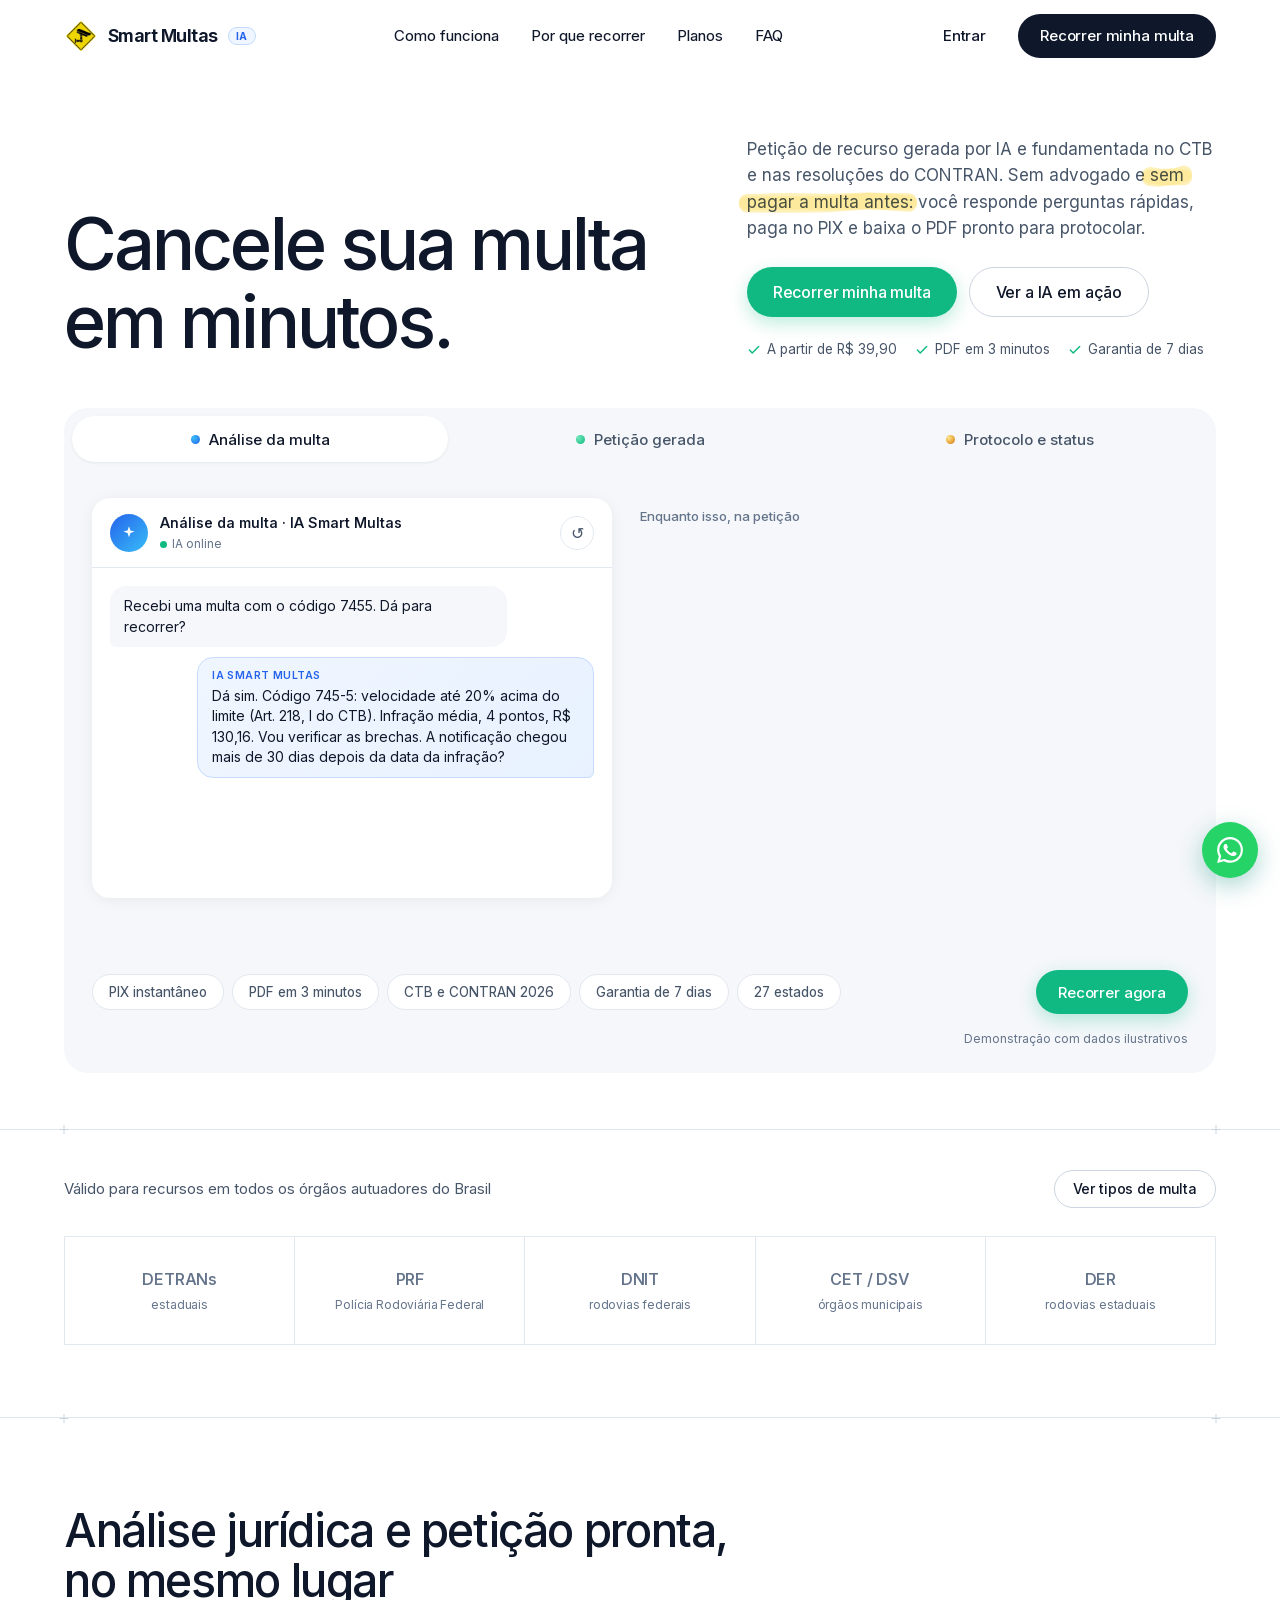
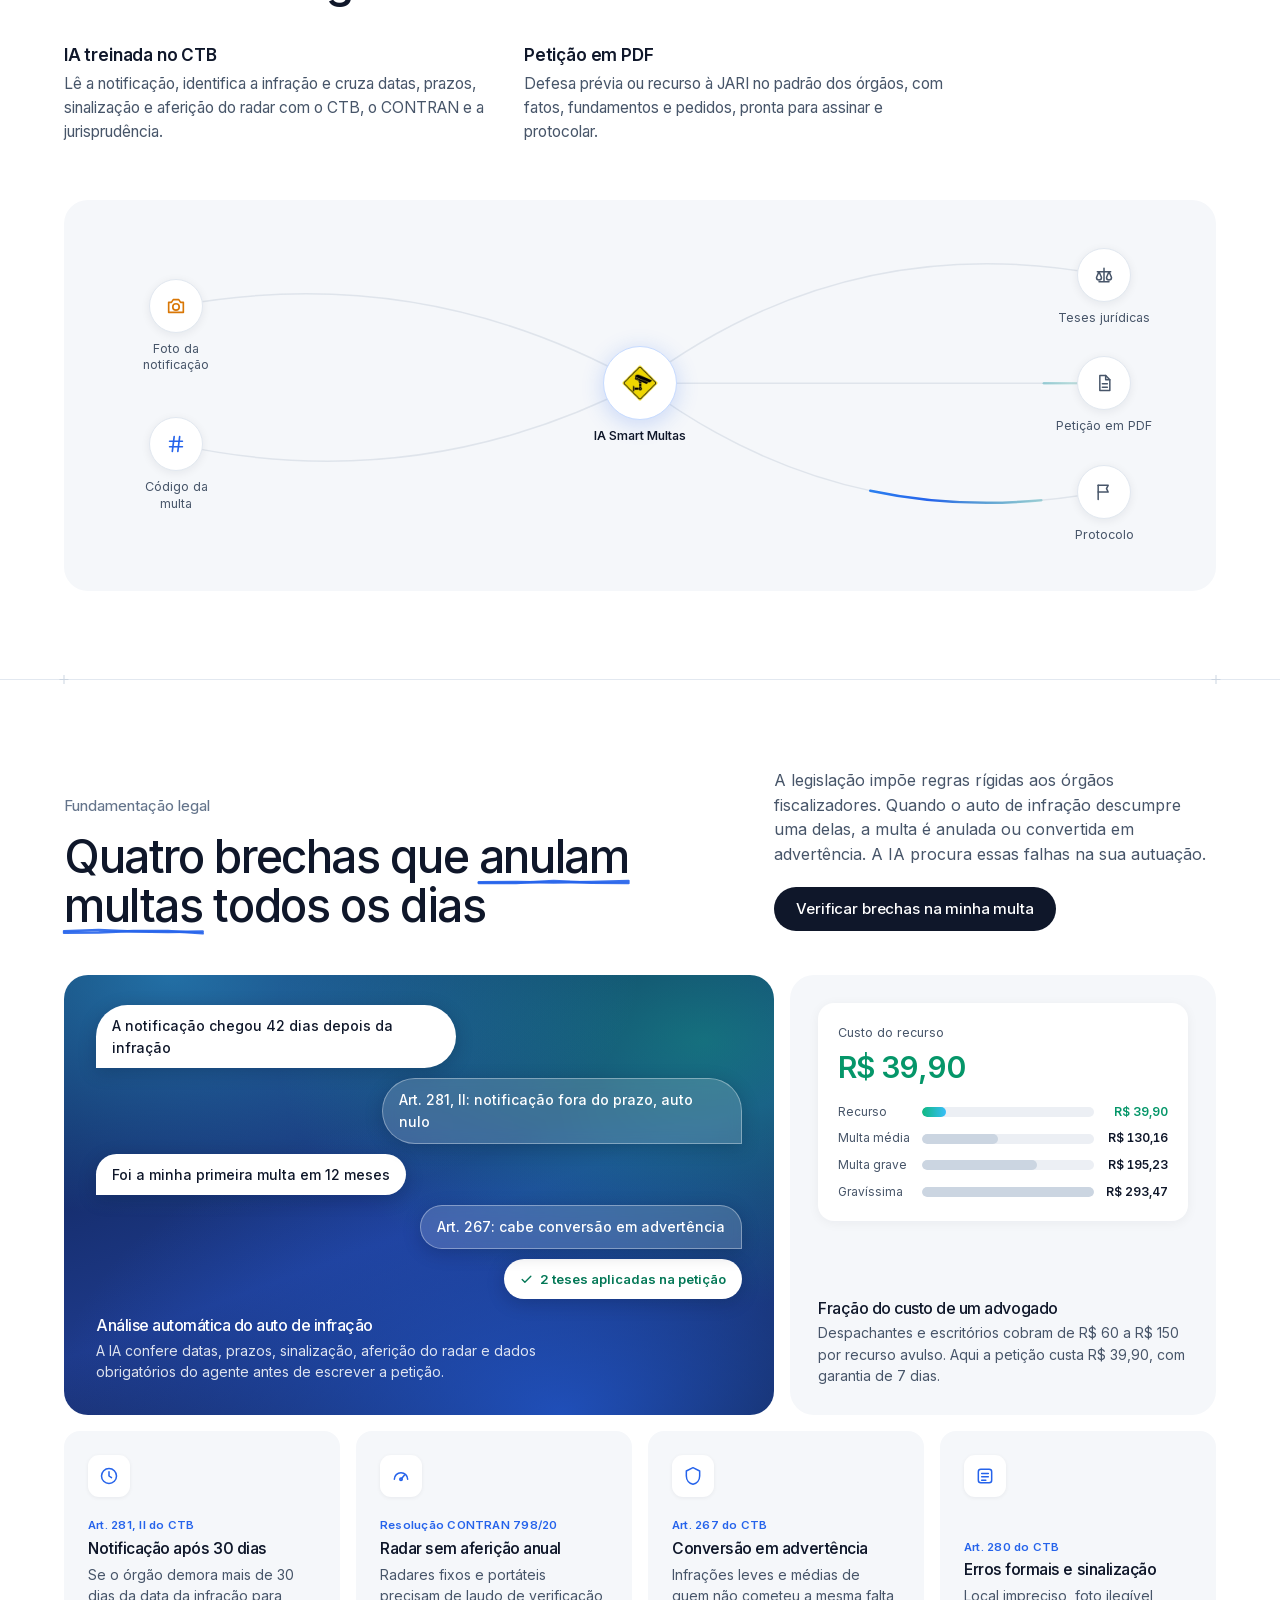
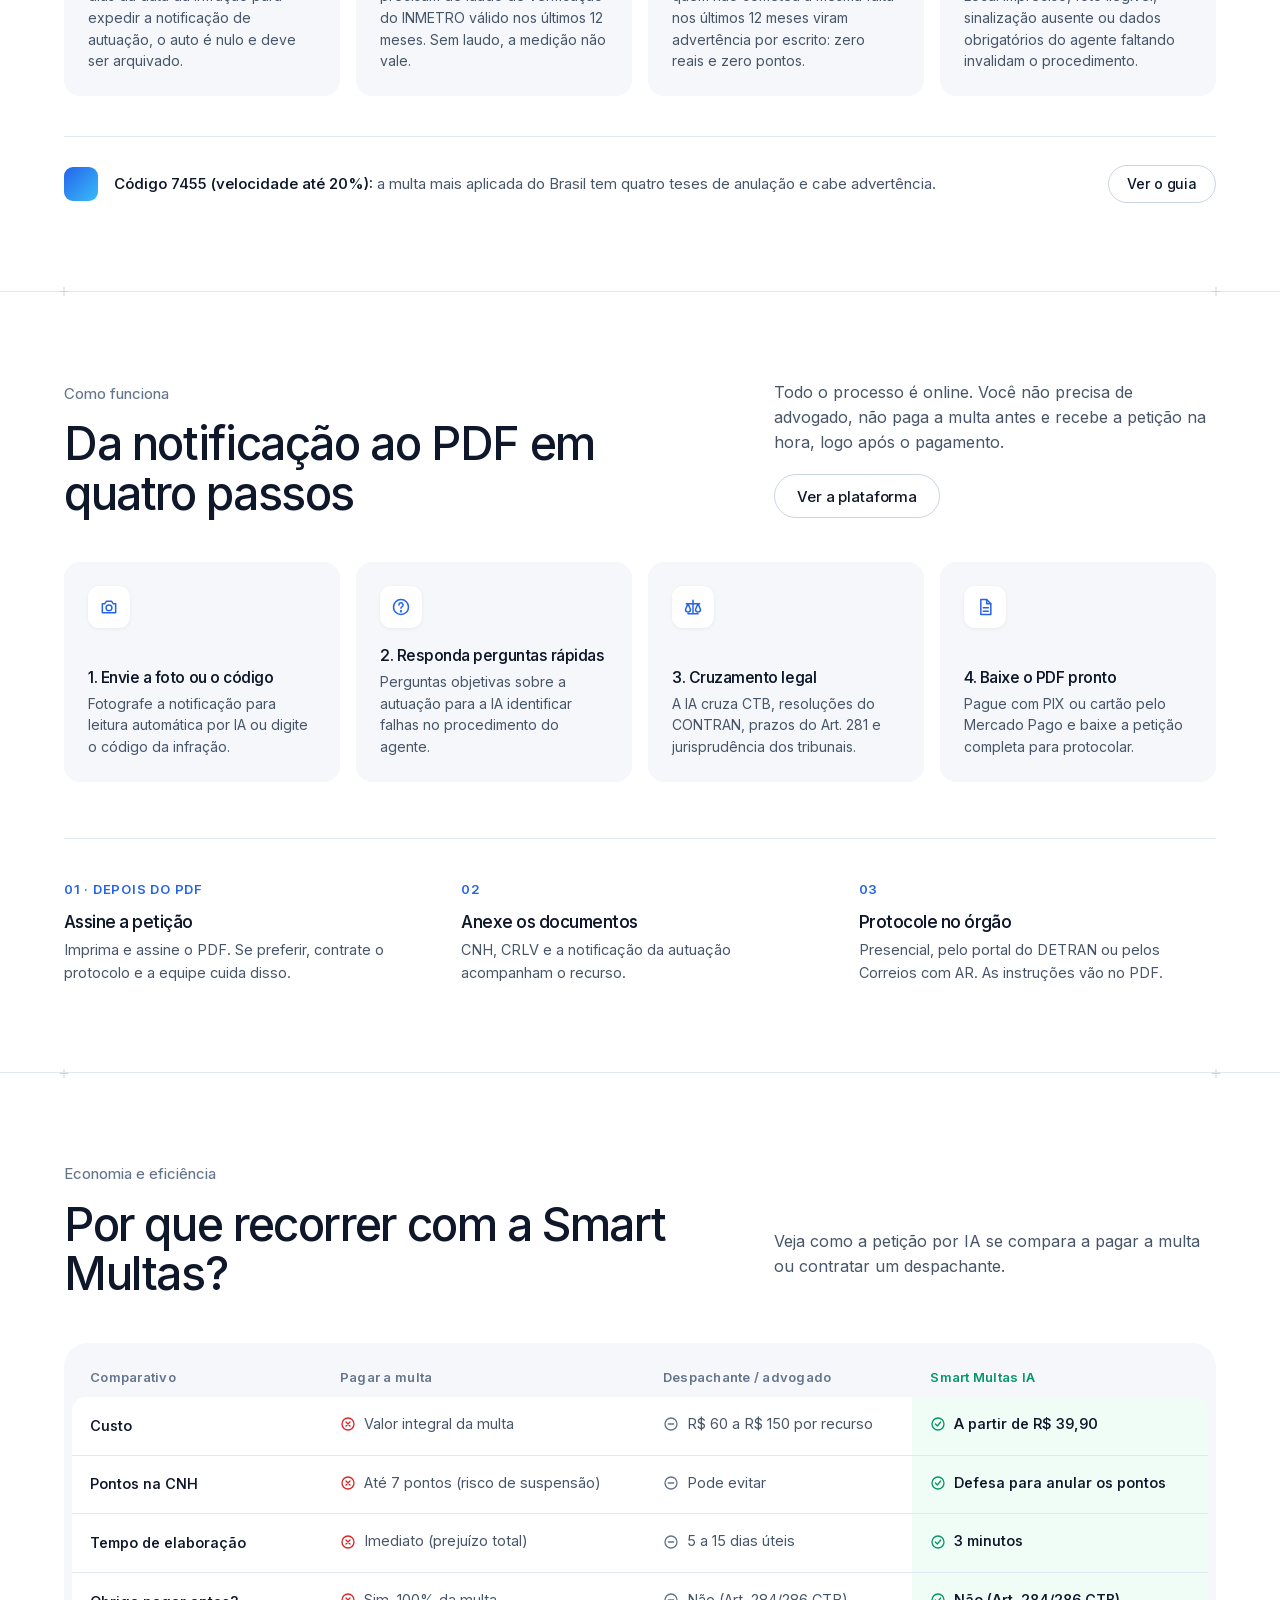
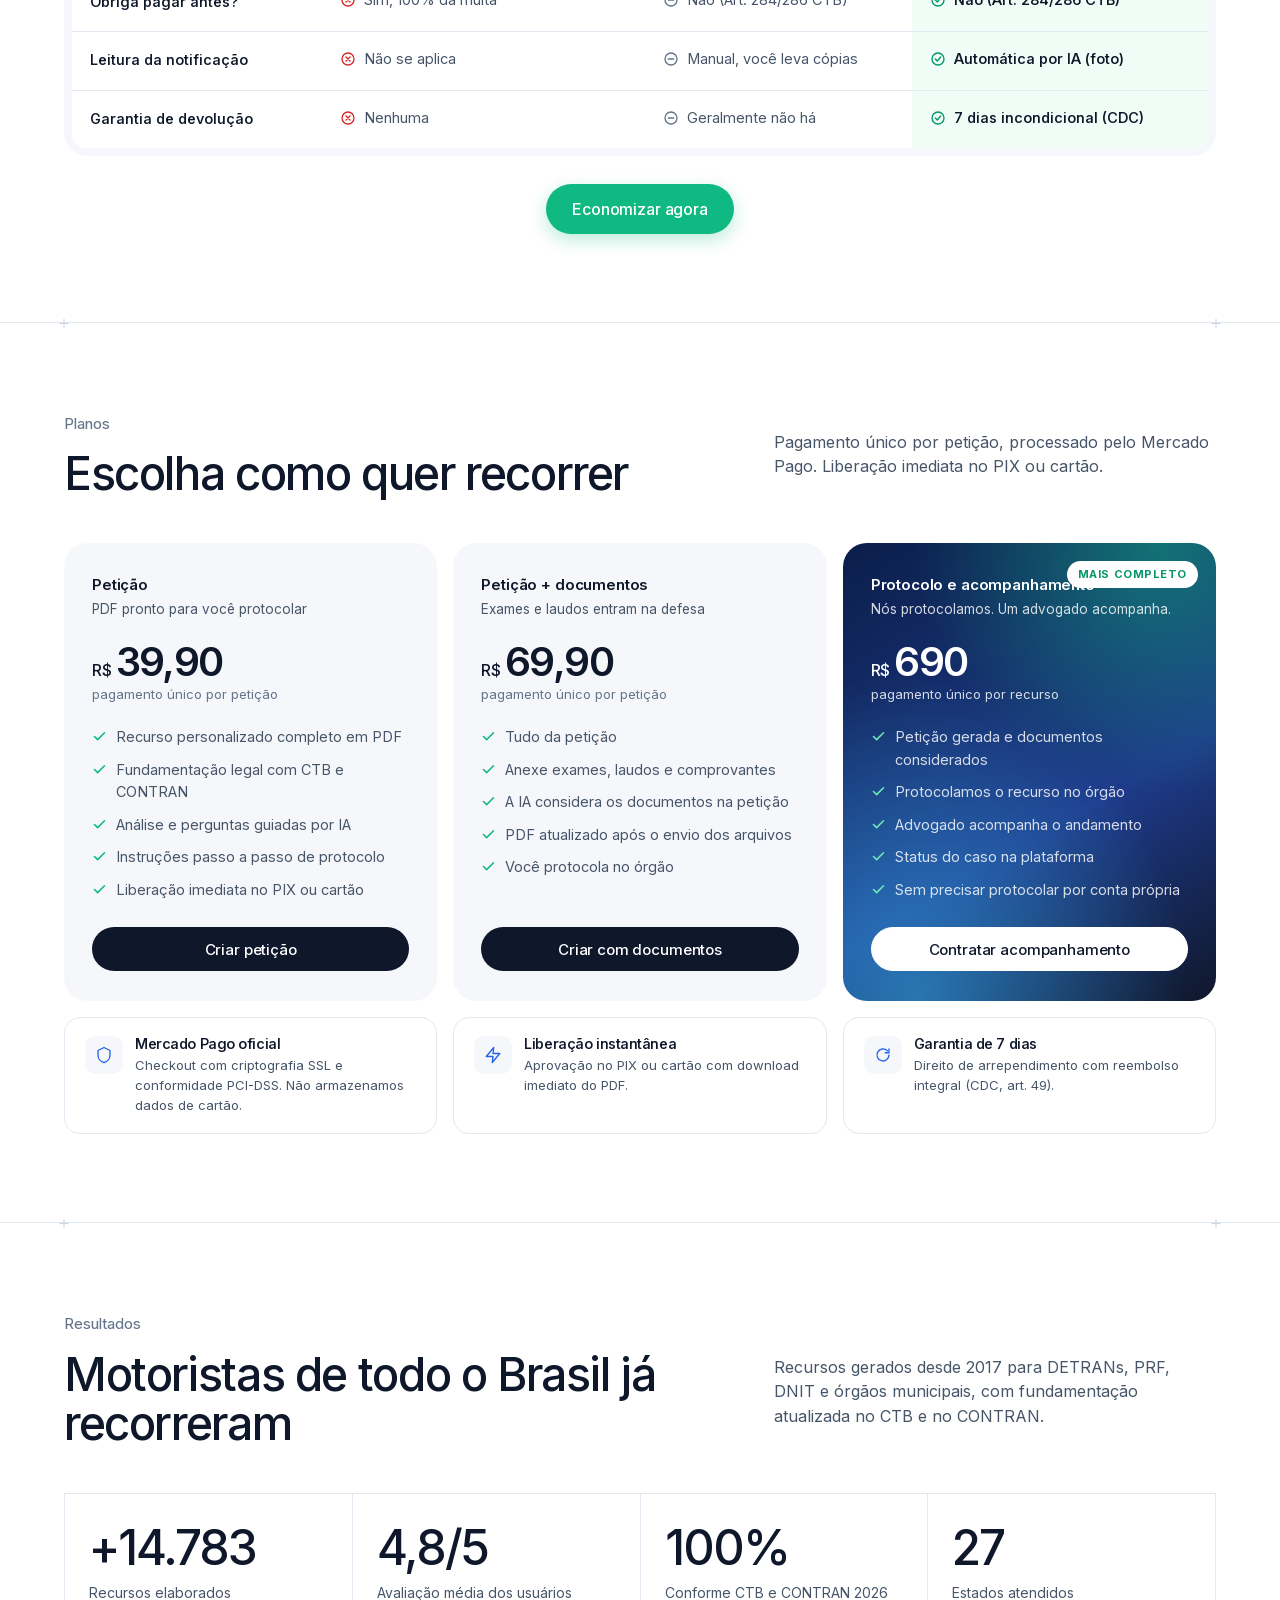
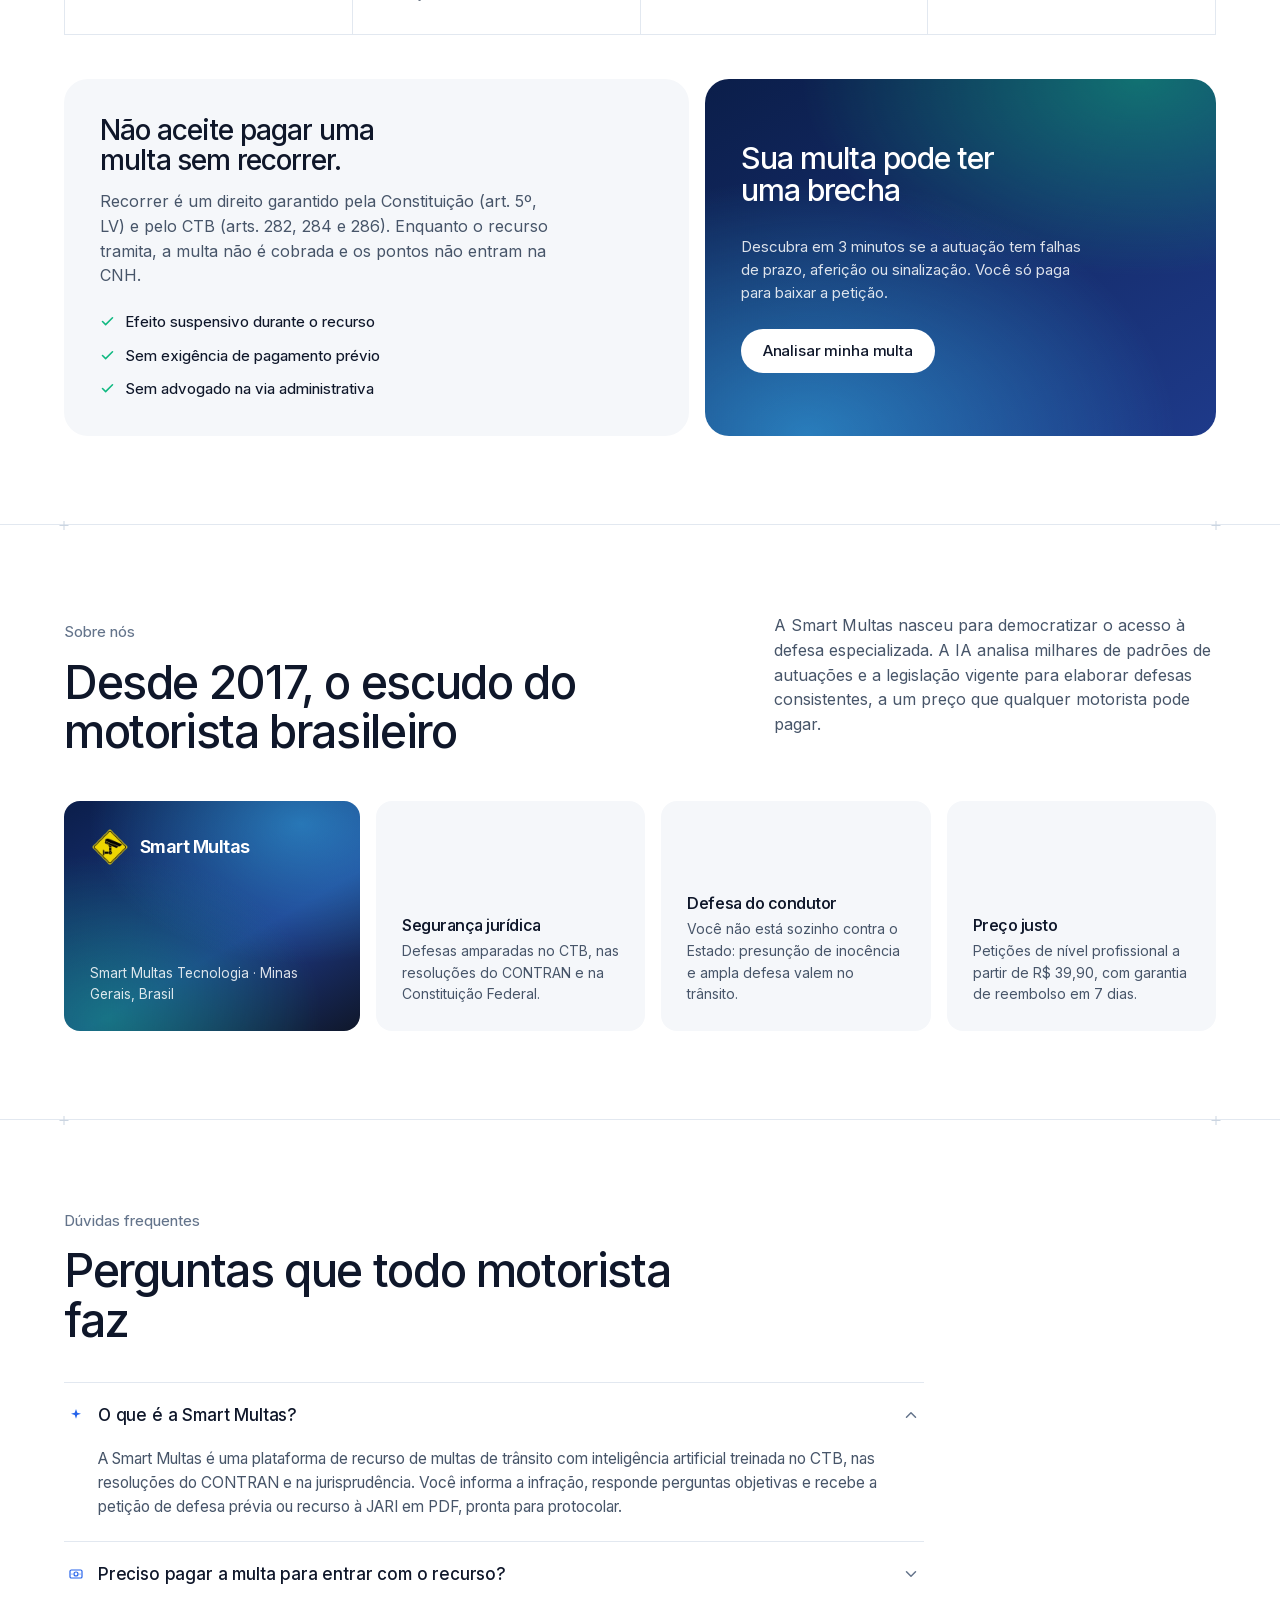
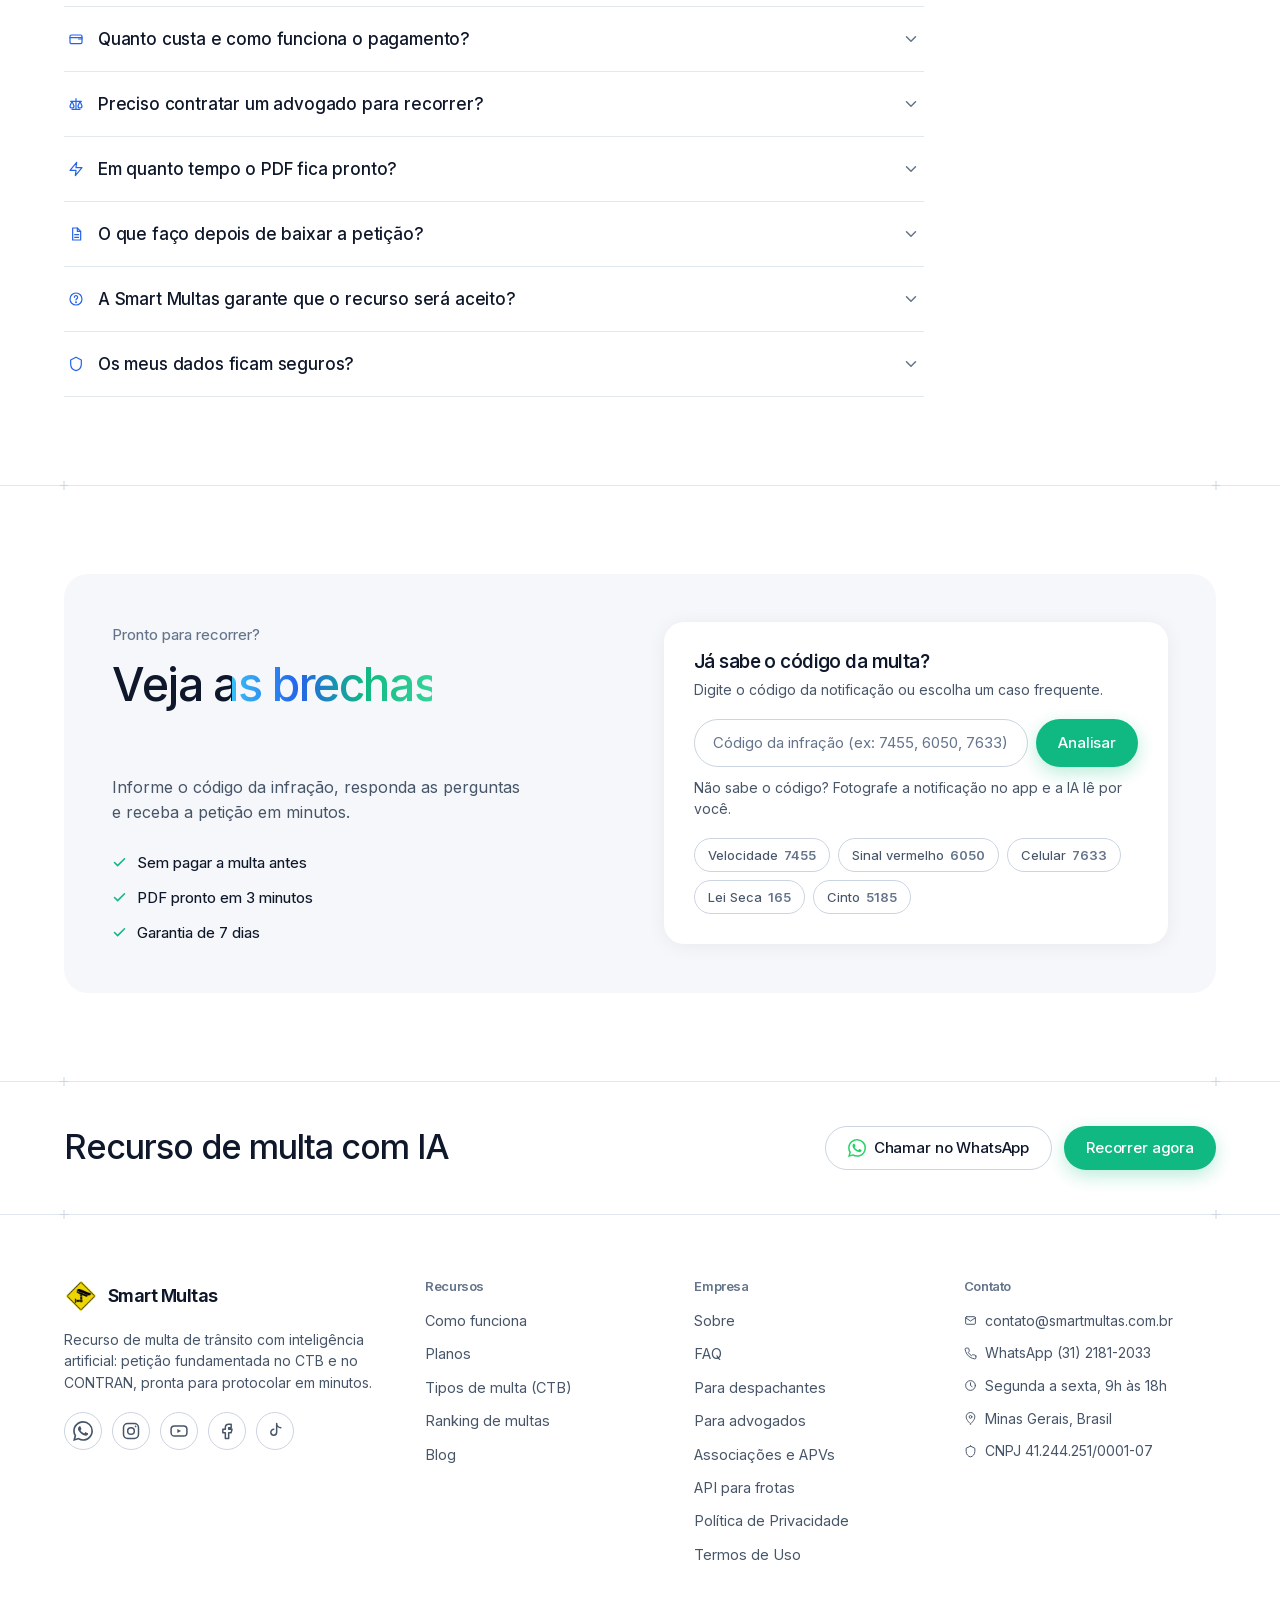
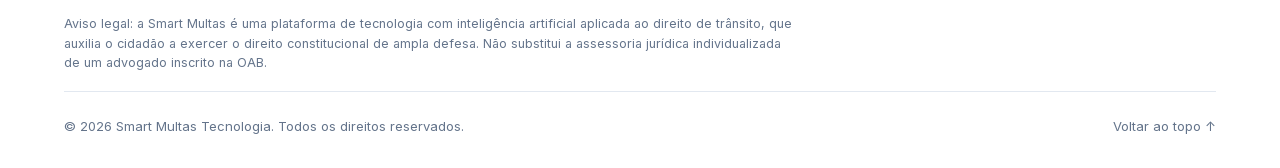
==== index.html @ 31046a79 "Site estático Smart Multas no modelo TrivoxIA: landing page, legais, GEO e documentação do site atua" ====
<!DOCTYPE html>
<html lang="pt-BR">
<head>
  <meta charset="UTF-8">
  <meta name="viewport" content="width=device-width, initial-scale=1.0">
  <title>Smart Multas | Recurso de multa de trânsito com IA</title>
  <meta name="description" content="Petição de recurso de multa gerada por IA, fundamentada no CTB e no CONTRAN. Sem advogado, sem pagar a multa antes. PDF pronto em minutos a partir de R$ 39,90.">
  <link rel="canonical" href="https://smartmultas.com.br/">
  <link rel="icon" type="image/svg+xml" href="favicon.svg">
  <link rel="icon" type="image/x-icon" href="favicon.ico">
  <link rel="apple-touch-icon" sizes="180x180" href="apple-touch-icon.png">
  <link rel="manifest" href="site.webmanifest">
  <meta name="theme-color" content="#0F172A">
  <link rel="preload" href="assets/fonts/inter-latin.woff2" as="font" type="font/woff2" crossorigin>
  <link rel="stylesheet" href="css/style.css">
  <meta property="og:title" content="Smart Multas | Recurso de multa de trânsito com IA">
  <meta property="og:description" content="Cancele sua multa em minutos. Petição por IA a partir de R$ 39,90, sem advogado e sem pagar a multa antes.">
  <meta property="og:type" content="website">
  <meta property="og:url" content="https://smartmultas.com.br/">
  <meta property="og:site_name" content="Smart Multas">
  <meta property="og:locale" content="pt_BR">
  <meta property="og:image" content="https://smartmultas.com.br/assets/og-image.png">
  <meta property="og:image:width" content="1200">
  <meta property="og:image:height" content="630">
  <meta property="og:image:alt" content="Smart Multas, recurso de multa de trânsito com IA">
  <meta name="twitter:card" content="summary_large_image">
  <meta name="twitter:title" content="Smart Multas | Recurso de multa de trânsito com IA">
  <meta name="twitter:description" content="Cancele sua multa em minutos. Petição por IA a partir de R$ 39,90, sem advogado e sem pagar a multa antes.">
  <meta name="twitter:image" content="https://smartmultas.com.br/assets/og-image.png">
  <meta name="referrer" content="strict-origin-when-cross-origin">
  <script type="application/ld+json">
  {
    "@context": "https://schema.org",
    "@graph": [
      {
        "@type": "Organization",
        "@id": "https://smartmultas.com.br/#organization",
        "name": "Smart Multas",
        "legalName": "NOVAMENTE DESENVOLVIMENTO DE PROJETOS TECNOLÓGICOS LTDA",
        "taxID": "41.244.251/0001-07",
        "url": "https://smartmultas.com.br/",
        "logo": {
          "@type": "ImageObject",
          "url": "https://smartmultas.com.br/assets/logo-smartmultas.webp"
        },
        "description": "A Smart Multas é uma plataforma de recurso de multas de trânsito com inteligência artificial treinada no CTB e nas resoluções do CONTRAN: petição de defesa prévia ou recurso à JARI em PDF, pronta para protocolar, a partir de R$ 39,90.",
        "foundingDate": "2017",
        "email": "contato@smartmultas.com.br",
        "telephone": "+55-31-2181-2033",
        "address": {
          "@type": "PostalAddress",
          "streetAddress": "Rua Valério Eugênio, 578, Areal",
          "addressLocality": "Conselheiro Lafaiete",
          "addressRegion": "MG",
          "addressCountry": "BR"
        },
        "areaServed": "BR",
        "sameAs": [
          "https://www.instagram.com/smartmultas.ia",
          "https://youtube.com/@smartmultas9896",
          "https://www.facebook.com/smartmultas",
          "https://www.tiktok.com/@smartmultas"
        ],
        "contactPoint": {
          "@type": "ContactPoint",
          "contactType": "customer support",
          "telephone": "+55-31-2181-2033",
          "email": "contato@smartmultas.com.br",
          "url": "https://wa.me/553121812033",
          "availableLanguage": "Portuguese",
          "areaServed": "BR",
          "hoursAvailable": {
            "@type": "OpeningHoursSpecification",
            "dayOfWeek": ["Monday", "Tuesday", "Wednesday", "Thursday", "Friday"],
            "opens": "09:00",
            "closes": "18:00"
          }
        }
      },
      {
        "@type": "WebSite",
        "@id": "https://smartmultas.com.br/#website",
        "url": "https://smartmultas.com.br/",
        "name": "Smart Multas",
        "inLanguage": "pt-BR",
        "publisher": { "@id": "https://smartmultas.com.br/#organization" }
      },
      {
        "@type": "WebPage",
        "@id": "https://smartmultas.com.br/#webpage",
        "url": "https://smartmultas.com.br/",
        "name": "Smart Multas | Recurso de multa de trânsito com IA",
        "description": "Petição de recurso de multa gerada por IA, fundamentada no CTB e no CONTRAN. Sem advogado, sem pagar a multa antes. PDF pronto em minutos a partir de R$ 39,90.",
        "inLanguage": "pt-BR",
        "isPartOf": { "@id": "https://smartmultas.com.br/#website" },
        "about": { "@id": "https://smartmultas.com.br/#organization" },
        "speakable": {
          "@type": "SpeakableSpecification",
          "cssSelector": [".hero-aside > p", "#sobre .section-aside p"]
        }
      },
      {
        "@type": "Service",
        "@id": "https://smartmultas.com.br/#service",
        "name": "Recurso de multa de trânsito com IA",
        "serviceType": "Elaboração automatizada de defesa prévia e recurso administrativo de multas de trânsito (JARI, CETRAN)",
        "description": "O usuário informa o código da infração ou fotografa a notificação, responde perguntas objetivas e a IA gera a petição em PDF fundamentada no CTB, nas resoluções do CONTRAN e na jurisprudência, pronta para protocolar no DETRAN, PRF, DNIT ou órgão municipal.",
        "provider": { "@id": "https://smartmultas.com.br/#organization" },
        "areaServed": { "@type": "Country", "name": "Brasil" },
        "audience": {
          "@type": "Audience",
          "audienceType": "Condutores e proprietários de veículos autuados"
        },
        "offers": [
          {
            "@type": "Offer",
            "name": "Petição",
            "description": "Petição de recurso completa em PDF, pronta para o usuário protocolar.",
            "price": "39.90",
            "priceCurrency": "BRL",
            "availability": "https://schema.org/InStock",
            "url": "https://smartmultas.com.br/define-violation"
          },
          {
            "@type": "Offer",
            "name": "Petição + documentos",
            "description": "Petição em PDF com exames, laudos e comprovantes considerados pela IA na defesa.",
            "price": "69.90",
            "priceCurrency": "BRL",
            "availability": "https://schema.org/InStock",
            "url": "https://smartmultas.com.br/define-violation"
          },
          {
            "@type": "Offer",
            "name": "Protocolo e acompanhamento",
            "description": "A Smart Multas protocola o recurso no órgão e um advogado acompanha o andamento.",
            "price": "690.00",
            "priceCurrency": "BRL",
            "availability": "https://schema.org/InStock",
            "url": "https://smartmultas.com.br/define-violation"
          }
        ]
      },
      {
        "@type": "FAQPage",
        "@id": "https://smartmultas.com.br/#faqpage",
        "inLanguage": "pt-BR",
        "mainEntity": [
          {
            "@type": "Question",
            "name": "O que é a Smart Multas?",
            "acceptedAnswer": {
              "@type": "Answer",
              "text": "A Smart Multas é uma plataforma de recurso de multas de trânsito com inteligência artificial treinada no CTB, nas resoluções do CONTRAN e na jurisprudência. Você informa a infração, responde perguntas objetivas e recebe a petição de defesa prévia ou recurso à JARI em PDF, pronta para protocolar."
            }
          },
          {
            "@type": "Question",
            "name": "Preciso pagar a multa para entrar com o recurso?",
            "acceptedAnswer": {
              "@type": "Answer",
              "text": "Não. Os artigos 284 e 286 do CTB garantem o direito de apresentar defesa prévia e recurso à JARI sem pagamento prévio da penalidade."
            }
          },
          {
            "@type": "Question",
            "name": "Quanto custa e como funciona o pagamento?",
            "acceptedAnswer": {
              "@type": "Answer",
              "text": "Três opções por petição: Petição (R$ 39,90), Petição + documentos (R$ 69,90) ou Protocolo e acompanhamento por advogado (R$ 690,00). O pagamento é feito pelo Mercado Pago, com PIX, cartão de crédito, saldo ou boleto."
            }
          },
          {
            "@type": "Question",
            "name": "Preciso contratar um advogado para recorrer?",
            "acceptedAnswer": {
              "@type": "Answer",
              "text": "Não. Qualquer condutor pode apresentar a própria defesa administrativa nos órgãos de trânsito (DETRAN, PRF, DNIT e prefeituras). A IA monta a petição jurídica completa e formatada no padrão dos órgãos."
            }
          },
          {
            "@type": "Question",
            "name": "Em quanto tempo o PDF fica pronto?",
            "acceptedAnswer": {
              "@type": "Answer",
              "text": "Depois de responder as perguntas e confirmar o pagamento no PIX ou cartão, a petição é liberada imediatamente na tela para download e fica salva na sua conta por 30 dias."
            }
          },
          {
            "@type": "Question",
            "name": "O que faço depois de baixar a petição?",
            "acceptedAnswer": {
              "@type": "Answer",
              "text": "Nas opções Petição e Petição + documentos: imprima, assine, anexe CNH, CRLV e a notificação, e protocole no órgão (presencial, portal ou Correios com AR). No serviço de protocolo e acompanhamento, a equipe protocola por você e um advogado acompanha o caso."
            }
          },
          {
            "@type": "Question",
            "name": "A Smart Multas garante que o recurso será aceito?",
            "acceptedAnswer": {
              "@type": "Answer",
              "text": "Nenhum serviço ou advogado pode garantir o resultado, porque a decisão é da autoridade de trânsito (JARI/CETRAN). O que garantimos é uma defesa técnica fundamentada nas teses aplicáveis ao seu caso e o reembolso integral em até 7 dias se você desistir."
            }
          },
          {
            "@type": "Question",
            "name": "Os meus dados ficam seguros?",
            "acceptedAnswer": {
              "@type": "Answer",
              "text": "Os pagamentos são processados pelo Mercado Pago; a Smart Multas não armazena dados de cartão. Os dados do cadastro, do veículo e da infração são usados para gerar a defesa, conforme a Política de Privacidade."
            }
          }
        ]
      }
    ]
  }
  </script>
</head>
<body>

<!-- ícones -->
<svg width="0" height="0" style="position:absolute" aria-hidden="true">
  <defs>
    <symbol id="i-check" viewBox="0 0 24 24"><polyline points="20 6 9 17 4 12" fill="none" stroke="currentColor" stroke-width="2.5" stroke-linecap="round" stroke-linejoin="round"/></symbol>
    <symbol id="i-x" viewBox="0 0 24 24"><g fill="none" stroke="currentColor" stroke-width="2" stroke-linecap="round"><circle cx="12" cy="12" r="9"/><path d="M9 9l6 6M15 9l-6 6"/></g></symbol>
    <symbol id="i-minus" viewBox="0 0 24 24"><g fill="none" stroke="currentColor" stroke-width="2" stroke-linecap="round"><circle cx="12" cy="12" r="9"/><path d="M8 12h8"/></g></symbol>
    <symbol id="i-check-c" viewBox="0 0 24 24"><g fill="none" stroke="currentColor" stroke-width="2" stroke-linecap="round" stroke-linejoin="round"><circle cx="12" cy="12" r="9"/><polyline points="8 12 11 15 16 9"/></g></symbol>
    <symbol id="i-arrow" viewBox="0 0 24 24"><g fill="none" stroke="currentColor" stroke-width="2" stroke-linecap="round" stroke-linejoin="round"><line x1="5" y1="12" x2="19" y2="12"/><polyline points="12 5 19 12 12 19"/></g></symbol>
    <symbol id="i-down" viewBox="0 0 24 24"><polyline points="6 9 12 15 18 9" fill="none" stroke="currentColor" stroke-width="2" stroke-linecap="round" stroke-linejoin="round"/></symbol>
    <symbol id="i-sparkle" viewBox="0 0 24 24"><path d="M12 3l1.9 5.6L19.5 10l-5.6 1.9L12 17.5l-1.9-5.6L4.5 10l5.6-1.4z" fill="currentColor"/></symbol>
    <symbol id="i-zap" viewBox="0 0 24 24"><polygon points="13 2 3 14 12 14 11 22 21 10 12 10 13 2" fill="none" stroke="currentColor" stroke-width="1.8" stroke-linecap="round" stroke-linejoin="round"/></symbol>
    <symbol id="i-camera" viewBox="0 0 24 24"><g fill="none" stroke="currentColor" stroke-width="1.8" stroke-linecap="round" stroke-linejoin="round"><path d="M4 8h3l2-3h6l2 3h3v11H4z"/><circle cx="12" cy="13" r="3.5"/></g></symbol>
    <symbol id="i-hash" viewBox="0 0 24 24"><g fill="none" stroke="currentColor" stroke-width="1.8" stroke-linecap="round"><path d="M5 9h14M5 15h14M10 4l-2 16M16 4l-2 16"/></g></symbol>
    <symbol id="i-doc" viewBox="0 0 24 24"><g fill="none" stroke="currentColor" stroke-width="1.8" stroke-linecap="round" stroke-linejoin="round"><path d="M7 3h7l5 5v13H7z"/><path d="M14 3v5h5"/><path d="M10 13h6M10 17h6"/></g></symbol>
    <symbol id="i-scale" viewBox="0 0 24 24"><g fill="none" stroke="currentColor" stroke-width="1.8" stroke-linecap="round" stroke-linejoin="round"><path d="M12 4v16M6 20h12M4 8h16"/><path d="M6 8l-3 7a3 3 0 0 0 6 0zM18 8l-3 7a3 3 0 0 0 6 0z"/></g></symbol>
    <symbol id="i-shield" viewBox="0 0 24 24"><path d="M12 2l8 4v6c0 5-3.5 9-8 10-4.5-1-8-5-8-10V6l8-4z" fill="none" stroke="currentColor" stroke-width="1.8" stroke-linecap="round" stroke-linejoin="round"/></symbol>
    <symbol id="i-clock" viewBox="0 0 24 24"><g fill="none" stroke="currentColor" stroke-width="1.8" stroke-linecap="round" stroke-linejoin="round"><circle cx="12" cy="12" r="9"/><path d="M12 7v5l3 2"/></g></symbol>
    <symbol id="i-gauge" viewBox="0 0 24 24"><g fill="none" stroke="currentColor" stroke-width="1.8" stroke-linecap="round" stroke-linejoin="round"><path d="M4 16a8 8 0 1 1 16 0"/><path d="M12 16l4-5"/><circle cx="12" cy="16" r="1.5"/></g></symbol>
    <symbol id="i-list" viewBox="0 0 24 24"><g fill="none" stroke="currentColor" stroke-width="1.8" stroke-linecap="round" stroke-linejoin="round"><rect x="4" y="4" width="16" height="16" rx="3"/><path d="M8 9h8M8 13h8M8 17h5"/></g></symbol>
    <symbol id="i-help" viewBox="0 0 24 24"><g fill="none" stroke="currentColor" stroke-width="1.8" stroke-linecap="round" stroke-linejoin="round"><circle cx="12" cy="12" r="9"/><path d="M9.5 9.5a2.5 2.5 0 1 1 3.5 2.3c-.7.4-1 .9-1 1.7"/><circle cx="12" cy="17" r=".6" fill="currentColor"/></g></symbol>
    <symbol id="i-flag" viewBox="0 0 24 24"><g fill="none" stroke="currentColor" stroke-width="1.8" stroke-linecap="round" stroke-linejoin="round"><path d="M5 21V4"/><path d="M5 4h12l-2 4 2 4H5"/></g></symbol>
    <symbol id="i-inbox" viewBox="0 0 24 24"><g fill="none" stroke="currentColor" stroke-width="1.8" stroke-linecap="round" stroke-linejoin="round"><polyline points="22 12 16 12 14 15 10 15 8 12 2 12"/><path d="M5.5 5l-3 7v6a2 2 0 0 0 2 2h15a2 2 0 0 0 2-2v-6l-3-7a2 2 0 0 0-1.8-1h-9.4A2 2 0 0 0 5.5 5z"/></g></symbol>
    <symbol id="i-chart" viewBox="0 0 24 24"><g fill="none" stroke="currentColor" stroke-width="1.8" stroke-linecap="round" stroke-linejoin="round"><path d="M3 3v18h18"/><path d="M7 14l4-4 3 3 5-6"/></g></symbol>
    <symbol id="i-user" viewBox="0 0 24 24"><g fill="none" stroke="currentColor" stroke-width="1.8" stroke-linecap="round" stroke-linejoin="round"><circle cx="12" cy="8" r="4"/><path d="M4 21a8 8 0 0 1 16 0"/></g></symbol>
    <symbol id="i-wallet" viewBox="0 0 24 24"><g fill="none" stroke="currentColor" stroke-width="1.8" stroke-linecap="round" stroke-linejoin="round"><rect x="3" y="6" width="18" height="13" rx="2"/><path d="M16 12h5"/><path d="M3 10h18"/></g></symbol>
    <symbol id="i-gift" viewBox="0 0 24 24"><g fill="none" stroke="currentColor" stroke-width="1.8" stroke-linecap="round" stroke-linejoin="round"><rect x="3" y="8" width="18" height="4"/><path d="M5 12v9h14v-9M12 8v13"/><path d="M12 8c-2-4-6-4-6-1s4 1 6 1zM12 8c2-4 6-4 6-1s-4 1-6 1z"/></g></symbol>
    <symbol id="i-refresh" viewBox="0 0 24 24"><g fill="none" stroke="currentColor" stroke-width="1.8" stroke-linecap="round" stroke-linejoin="round"><path d="M20 12a8 8 0 1 1-2.3-5.7"/><polyline points="20 4 20 9 15 9"/></g></symbol>
    <symbol id="i-lock" viewBox="0 0 24 24"><g fill="none" stroke="currentColor" stroke-width="1.8" stroke-linecap="round"><rect x="3" y="11" width="18" height="11" rx="2"/><path d="M7 11V7a5 5 0 0 1 10 0v4"/></g></symbol>
    <symbol id="i-alert" viewBox="0 0 24 24"><g fill="none" stroke="currentColor" stroke-width="1.8" stroke-linecap="round" stroke-linejoin="round"><path d="M12 3l10 18H2z"/><path d="M12 10v5"/><circle cx="12" cy="18" r=".6" fill="currentColor"/></g></symbol>
    <symbol id="i-mail" viewBox="0 0 24 24"><g fill="none" stroke="currentColor" stroke-width="1.8" stroke-linecap="round" stroke-linejoin="round"><rect x="3" y="5" width="18" height="14" rx="2"/><polyline points="3 7 12 13 21 7"/></g></symbol>
    <symbol id="i-phone" viewBox="0 0 24 24"><path d="M22 16.9v3a2 2 0 0 1-2.2 2 19.8 19.8 0 0 1-8.6-3.1 19.5 19.5 0 0 1-6-6 19.8 19.8 0 0 1-3.1-8.7A2 2 0 0 1 4 2h3a2 2 0 0 1 2 1.7c.1 1 .3 1.9.6 2.8a2 2 0 0 1-.4 2.1L7.9 10a16 16 0 0 0 6 6l1.4-1.3a2 2 0 0 1 2.1-.4c.9.3 1.8.5 2.8.6a2 2 0 0 1 1.7 2z" fill="none" stroke="currentColor" stroke-width="1.8" stroke-linecap="round" stroke-linejoin="round"/></symbol>
    <symbol id="i-pin" viewBox="0 0 24 24"><g fill="none" stroke="currentColor" stroke-width="1.8" stroke-linecap="round" stroke-linejoin="round"><path d="M12 22s8-7 8-13a8 8 0 1 0-16 0c0 6 8 13 8 13z"/><circle cx="12" cy="9" r="2.5"/></g></symbol>
    <symbol id="i-wa" viewBox="0 0 24 24"><path fill="currentColor" d="M17.472 14.382c-.297-.149-1.758-.867-2.03-.967-.273-.099-.471-.148-.67.15-.197.297-.767.966-.94 1.164-.173.199-.347.223-.644.075-.297-.15-1.255-.463-2.39-1.475-.883-.788-1.48-1.761-1.653-2.059-.173-.297-.018-.458.13-.606.134-.133.298-.347.446-.52.149-.174.198-.298.298-.497.099-.198.05-.371-.025-.52-.075-.149-.669-1.612-.916-2.207-.242-.579-.487-.5-.669-.51-.173-.008-.371-.01-.57-.01-.198 0-.52.074-.792.372-.272.297-1.04 1.016-1.04 2.479 0 1.462 1.065 2.875 1.213 3.074.149.198 2.096 3.2 5.077 4.487.709.306 1.262.489 1.694.625.712.227 1.36.195 1.871.118.571-.085 1.758-.719 2.006-1.413.248-.694.248-1.289.173-1.413-.074-.124-.272-.198-.57-.347m-5.421 7.403h-.004a9.87 9.87 0 0 1-5.031-1.378l-.361-.214-3.741.982.998-3.648-.235-.374a9.86 9.86 0 0 1-1.51-5.26c.001-5.45 4.436-9.884 9.888-9.884 2.64 0 5.122 1.03 6.988 2.898a9.825 9.825 0 0 1 2.893 6.994c-.003 5.45-4.437 9.884-9.885 9.884m8.413-18.297A11.815 11.815 0 0 0 12.05 0C5.495 0 .16 5.335.157 11.892c0 2.096.547 4.142 1.588 5.945L.057 24l6.305-1.654a11.882 11.882 0 0 0 5.683 1.448h.005c6.554 0 11.89-5.335 11.893-11.893a11.821 11.821 0 0 0-3.48-8.413Z"/></symbol>
    <symbol id="i-ig" viewBox="0 0 24 24"><g fill="none" stroke="currentColor" stroke-width="1.8"><rect x="3" y="3" width="18" height="18" rx="5"/><circle cx="12" cy="12" r="4"/><circle cx="17.5" cy="6.5" r="1" fill="currentColor" stroke="none"/></g></symbol>
    <symbol id="i-yt" viewBox="0 0 24 24"><g fill="none" stroke="currentColor" stroke-width="1.8" stroke-linejoin="round"><rect x="2.5" y="6" width="19" height="12" rx="4"/><path d="M10 9.5v5l4.5-2.5z" fill="currentColor" stroke="none"/></g></symbol>
    <symbol id="i-fb" viewBox="0 0 24 24"><path d="M14 8h3V4h-3a4 4 0 0 0-4 4v2H7v4h3v7h4v-7h3l1-4h-4V8z" fill="none" stroke="currentColor" stroke-width="1.8" stroke-linejoin="round"/></symbol>
    <symbol id="i-tt" viewBox="0 0 24 24"><path d="M14 3v10.5a3.5 3.5 0 1 1-3.5-3.5M14 3c0 3 2.5 5 5 5" fill="none" stroke="currentColor" stroke-width="1.8" stroke-linecap="round" stroke-linejoin="round"/></symbol>
    <symbol id="i-car" viewBox="0 0 24 24"><g fill="none" stroke="currentColor" stroke-width="1.8" stroke-linecap="round" stroke-linejoin="round"><path d="M5 13l1.5-5h11L19 13"/><rect x="3" y="13" width="18" height="6" rx="2"/><circle cx="7.5" cy="19" r="1.5"/><circle cx="16.5" cy="19" r="1.5"/></g></symbol>
    <symbol id="i-money" viewBox="0 0 24 24"><g fill="none" stroke="currentColor" stroke-width="1.8" stroke-linecap="round" stroke-linejoin="round"><rect x="3" y="6" width="18" height="12" rx="2"/><circle cx="12" cy="12" r="3"/><path d="M6 12h.01M18 12h.01"/></g></symbol>
  </defs>
</svg>

<header class="header" id="top">
  <div class="container header-inner">
    <a href="#top" class="logo" aria-label="Smart Multas, voltar ao início">
      <img src="assets/logo-smartmultas.webp" alt="" width="192" height="192">
      <span class="logo-word">Smart Multas</span>
      <span class="logo-chip">IA</span>
    </a>
    <nav class="nav-links" id="nav-links">
      <a href="#como-funciona">Como funciona</a>
      <a href="#brechas">Por que recorrer</a>
      <a href="#planos">Planos</a>
      <a href="#faq">FAQ</a>
    </nav>
    <div class="nav-cta">
      <a href="https://smartmultas.com.br/user-petitions" class="btn btn-ghost">Entrar</a>
      <a href="https://smartmultas.com.br/define-violation" class="btn btn-primary">Recorrer minha multa</a>
    </div>
    <button class="nav-burger" id="nav-burger" aria-label="Abrir menu" aria-expanded="false">
      <span></span><span></span>
    </button>
  </div>
</header>

<main>

  <!-- ============ HERO ============ -->
  <section class="hero">
    <div class="container">
      <div class="hero-grid">
        <h1><span class="dia" data-dia data-dia-autoplay>Cancele sua multa <br>em minutos.</span></h1>
        <div class="hero-aside">
          <p>Petição de recurso gerada por IA e fundamentada no CTB e nas resoluções do CONTRAN. Sem advogado e <span class="mk" data-marker="highlight">sem pagar a multa antes</span>: você responde perguntas rápidas, paga no PIX e baixa o PDF pronto para protocolar.</p>
          <div class="hero-actions">
            <a href="https://smartmultas.com.br/define-violation" class="btn btn-cta btn-lg">Recorrer minha multa</a>
            <a href="#demo" class="btn btn-outline btn-lg">Ver a IA em ação</a>
          </div>
          <div class="hero-micro">
            <span><svg class="ic" width="14" height="14"><use href="#i-check"/></svg> A partir de R$ 39,90</span>
            <span><svg class="ic" width="14" height="14"><use href="#i-check"/></svg> PDF em 3 minutos</span>
            <span><svg class="ic" width="14" height="14"><use href="#i-check"/></svg> Garantia de 7 dias</span>
          </div>
        </div>
      </div>

      <!-- painel de demonstração -->
      <div class="demo" id="demo">
        <div class="demo-tabs" role="tablist" aria-label="Demonstração da plataforma">
          <button class="demo-tab active" role="tab" aria-selected="true" data-view="chat"><span class="tab-dot td-1"></span>Análise da multa</button>
          <button class="demo-tab" role="tab" aria-selected="false" data-view="platform"><span class="tab-dot td-2"></span>Petição gerada</button>
          <button class="demo-tab" role="tab" aria-selected="false" data-view="crm"><span class="tab-dot td-3"></span>Protocolo e status</button>
        </div>

        <div class="demo-stage">
          <!-- vista 1: análise -->
          <div class="demo-view active" data-view="chat">
            <div class="chat-wrap">
              <div class="chat-card">
                <div class="chat-head">
                  <div class="chat-avatar"><svg width="18" height="18"><use href="#i-sparkle"/></svg></div>
                  <div>
                    <div class="chat-name">Análise da multa · IA Smart Multas</div>
                    <div class="chat-status"><span class="dot-online"></span> IA online</div>
                  </div>
                  <button class="chat-replay" id="chat-replay" title="Repetir demonstração" aria-label="Repetir demonstração">↺</button>
                </div>
                <div class="chat-body" id="chat-body" aria-live="polite"></div>
                <div class="chat-quick" id="chat-quick"></div>
              </div>
              <div class="chat-side">
                <div class="chat-side-title">Enquanto isso, na petição</div>
                <div class="side-event" data-step="3"><span class="se-ico se-amber"><svg width="14" height="14"><use href="#i-alert"/></svg></span> Brecha identificada: notificação após 30 dias</div>
                <div class="side-event" data-step="5"><span class="se-ico se-blue"><svg width="14" height="14"><use href="#i-scale"/></svg></span> Tese aplicada: conversão em advertência</div>
                <div class="side-event" data-step="6"><span class="se-ico se-green"><svg width="14" height="14"><use href="#i-check"/></svg></span> Petição em PDF pronta · liberação via PIX</div>
              </div>
            </div>
          </div>

          <!-- vista 2: petição no app -->
          <div class="demo-view" data-view="platform">
            <div class="platform">
              <div class="platform-top">
                <div class="platform-dots"><span></span><span></span><span></span></div>
                <div class="platform-url"><svg width="11" height="11"><use href="#i-lock"/></svg> smartmultas.com.br/download-petition</div>
              </div>
              <div class="platform-body">
                <aside class="platform-side">
                  <div class="side-section">Principal</div>
                  <a class="side-item active"><svg width="15" height="15"><use href="#i-doc"/></svg> Minhas petições <span class="side-badge">1</span></a>
                  <a class="side-item"><svg width="15" height="15"><use href="#i-sparkle"/></svg> Nova petição</a>
                  <a class="side-item"><svg width="15" height="15"><use href="#i-gift"/></svg> Indique e ganhe</a>
                  <a class="side-item"><svg width="15" height="15"><use href="#i-wallet"/></svg> Carteira</a>
                  <div class="side-section">Conta</div>
                  <a class="side-item"><svg width="15" height="15"><use href="#i-user"/></svg> Meus dados</a>
                  <a class="side-item"><svg width="15" height="15"><use href="#i-wa"/></svg> Suporte</a>
                </aside>
                <div class="platform-main">
                  <div class="pm-head">
                    <div class="pm-h">Petição · Auto AB01234567</div>
                    <div class="pm-actions"><span class="pm-tag live">Pago via PIX</span><span class="pm-tag">PDF liberado</span></div>
                  </div>
                  <div class="pm-row">
                    <div class="doc" aria-label="Prévia da petição gerada">
                      <div class="doc-to">Ilmo. Sr. Diretor Presidente da JARI do órgão autuador</div>
                      <div class="doc-ref">Defesa prévia · Auto de Infração nº AB01234567 · Cód. 745-5 · Placa ABC1D23</div>
                      <h4>Dos fatos</h4>
                      <div class="doc-line"></div><div class="doc-line w80"></div><div class="doc-line w60"></div>
                      <h4>Do direito</h4>
                      <div class="doc-thesis"><svg class="ic" width="13" height="13"><use href="#i-check"/></svg> Art. 281, II do CTB · decadência do prazo de notificação</div>
                      <div class="doc-thesis"><svg class="ic" width="13" height="13"><use href="#i-check"/></svg> Art. 267 do CTB · conversão em advertência por escrito</div>
                      <div class="doc-thesis"><svg class="ic" width="13" height="13"><use href="#i-check"/></svg> Res. CONTRAN 798/20 · aferição do radar pelo INMETRO</div>
                      <h4>Dos pedidos</h4>
                      <div class="doc-line"></div><div class="doc-line w80"></div>
                      <div class="doc-sign">Assinatura do condutor · PDF A4 pronto para protocolo</div>
                    </div>
                    <div class="pm-card">
                      <div class="pm-card-h">Resumo do recurso</div>
                      <div class="pm-kv"><span>Infração</span><strong>745-5 · Art. 218, I</strong></div>
                      <div class="pm-kv"><span>Gravidade</span><strong>Média · 4 pontos</strong></div>
                      <div class="pm-kv"><span>Valor da multa</span><strong class="red">R$ 130,16</strong></div>
                      <div class="pm-kv"><span>Teses aplicadas</span><strong>3</strong></div>
                      <div class="pm-kv"><span>Destinatário</span><strong>JARI · DETRAN/MG</strong></div>
                      <div class="pm-kv"><span>Custo do recurso</span><strong class="green">R$ 39,90</strong></div>
                      <a href="https://smartmultas.com.br/define-violation" class="btn btn-primary pm-cta">Baixar PDF</a>
                    </div>
                  </div>
                </div>
              </div>
            </div>
          </div>

          <!-- vista 3: protocolo e status -->
          <div class="demo-view" data-view="crm">
            <div class="crm-grid">
              <div class="crm-card">
                <div class="crm-card-head"><svg width="15" height="15"><use href="#i-list"/></svg> Próximos passos</div>
                <div class="agenda-list">
                  <div class="agenda-item"><span class="ag-time">01</span><div class="ag-body"><div class="ag-name">Assinar a petição</div><div class="ag-proc">PDF baixado e impresso</div></div><span class="ag-badge ok">Feito</span></div>
                  <div class="agenda-item"><span class="ag-time">02</span><div class="ag-body"><div class="ag-name">Anexar documentos</div><div class="ag-proc">CNH, CRLV e notificação</div></div><span class="ag-badge ok">Feito</span></div>
                  <div class="agenda-item"><span class="ag-time">03</span><div class="ag-body"><div class="ag-name">Protocolar no órgão</div><div class="ag-proc">Presencial, portal do DETRAN ou Correios com AR</div></div><span class="ag-badge wait">Prazo: 15 dias</span></div>
                  <div class="agenda-item"><span class="ag-time">04</span><div class="ag-body"><div class="ag-name">Acompanhar a decisão</div><div class="ag-proc">A JARI julga a defesa</div></div><span class="ag-badge ia">Instruções no PDF</span></div>
                </div>
              </div>
              <div class="crm-card">
                <div class="crm-card-head"><svg width="15" height="15"><use href="#i-chart"/></svg> Acompanhamento do recurso</div>
                <div class="pipe-cols">
                  <div class="pipe-col"><div class="pipe-h">Defesa prévia</div><div class="pipe-lead hl">Auto AB01234567<span>Protocolada · 12/09</span></div></div>
                  <div class="pipe-col"><div class="pipe-h">JARI</div><div class="pipe-lead">Em análise<span>prazo do órgão</span></div></div>
                  <div class="pipe-col"><div class="pipe-h">CETRAN</div><div class="pipe-lead dim">Se necessário<span>2ª instância</span></div></div>
                </div>
                <div class="fin-strip">
                  <div class="fin-item"><div class="fin-label">Multa contestada</div><div class="fin-val red">R$ 130,16</div></div>
                  <div class="fin-item"><div class="fin-label">Pontos em jogo</div><div class="fin-val">4</div></div>
                  <div class="fin-item"><div class="fin-label">Custo do recurso</div><div class="fin-val green">R$ 39,90</div></div>
                </div>
              </div>
            </div>
          </div>
        </div>

        <div class="demo-footer">
          <div class="demo-chips">
            <span class="chip">PIX instantâneo</span>
            <span class="chip">PDF em 3 minutos</span>
            <span class="chip">CTB e CONTRAN 2026</span>
            <span class="chip">Garantia de 7 dias</span>
            <span class="chip">27 estados</span>
          </div>
          <a href="https://smartmultas.com.br/define-violation" class="btn btn-cta">Recorrer agora</a>
          <span class="demo-note">Demonstração com dados ilustrativos</span>
        </div>
      </div>
    </div>
  </section>

  <!-- ============ ÓRGÃOS ============ -->
  <section class="clients rule">
    <div class="container">
      <div class="clients-head">
        <p>Válido para recursos em todos os órgãos autuadores do Brasil</p>
        <a href="https://smartmultas.com.br/multas" class="btn btn-outline btn-sm">Ver tipos de multa</a>
      </div>
      <div class="clients-grid">
        <div class="client-cell">DETRANs<small>estaduais</small></div>
        <div class="client-cell">PRF<small>Polícia Rodoviária Federal</small></div>
        <div class="client-cell">DNIT<small>rodovias federais</small></div>
        <div class="client-cell">CET / DSV<small>órgãos municipais</small></div>
        <div class="client-cell">DER<small>rodovias estaduais</small></div>
      </div>
    </div>
  </section>

  <!-- ============ INTRO ============ -->
  <section class="intro rule" id="solucoes">
    <div class="container">
      <h2 class="intro-title reveal">Análise jurídica e petição pronta, <br>no mesmo lugar</h2>
      <div class="intro-cols reveal">
        <div>
          <h3>IA treinada no CTB</h3>
          <p>Lê a notificação, identifica a infração e cruza datas, prazos, sinalização e aferição do radar com o CTB, o CONTRAN e a jurisprudência.</p>
        </div>
        <div>
          <h3>Petição em PDF</h3>
          <p>Defesa prévia ou recurso à JARI no padrão dos órgãos, com fatos, fundamentos e pedidos, pronta para assinar e protocolar.</p>
        </div>
      </div>

      <div class="integ reveal" id="integ" aria-label="Diagrama: foto da notificação e código da multa entram na IA Smart Multas, que gera teses jurídicas, petição em PDF e instruções de protocolo">
        <svg class="integ-svg" aria-hidden="true"></svg>
        <div class="integ-col integ-in">
          <div class="integ-node"><span class="integ-dot dot-photo"><svg width="22" height="22"><use href="#i-camera"/></svg></span><span class="integ-label">Foto da notificação</span></div>
          <div class="integ-node"><span class="integ-dot dot-code"><svg width="22" height="22"><use href="#i-hash"/></svg></span><span class="integ-label">Código da multa</span></div>
        </div>
        <div class="integ-col integ-mid">
          <div class="integ-node"><span class="integ-dot dot-core"><img src="assets/logo-smartmultas.webp" alt="" width="192" height="192"></span><span class="integ-label"><strong>IA Smart Multas</strong></span></div>
        </div>
        <div class="integ-col integ-out">
          <div class="integ-node"><span class="integ-dot"><svg width="20" height="20"><use href="#i-scale"/></svg></span><span class="integ-label">Teses jurídicas</span></div>
          <div class="integ-node"><span class="integ-dot"><svg width="20" height="20"><use href="#i-doc"/></svg></span><span class="integ-label">Petição em PDF</span></div>
          <div class="integ-node"><span class="integ-dot"><svg width="20" height="20"><use href="#i-flag"/></svg></span><span class="integ-label">Protocolo</span></div>
        </div>
      </div>
    </div>
  </section>

  <!-- ============ BLOCO A: BRECHAS ============ -->
  <section class="product rule" id="brechas">
    <div class="container">
      <div class="section-head reveal">
        <div>
          <span class="eyebrow">Fundamentação legal</span>
          <h2>Quatro brechas que <span class="mk" data-marker="underline">anulam multas</span> todos os dias</h2>
        </div>
        <div class="section-aside">
          <p>A legislação impõe regras rígidas aos órgãos fiscalizadores. Quando o auto de infração descumpre uma delas, a multa é anulada ou convertida em advertência. A IA procura essas falhas na sua autuação.</p>
          <a href="https://smartmultas.com.br/define-violation" class="btn btn-primary">Verificar brechas na minha multa</a>
        </div>
      </div>

      <div class="bento reveal">
        <div class="bento-big">
          <div class="fbubbles">
            <div class="fb fb-in">A notificação chegou 42 dias depois da infração</div>
            <div class="fb fb-out">Art. 281, II: notificação fora do prazo, auto nulo</div>
            <div class="fb fb-in">Foi a minha primeira multa em 12 meses</div>
            <div class="fb fb-out">Art. 267: cabe conversão em advertência</div>
            <div class="fb fb-tag"><svg width="13" height="13"><use href="#i-check"/></svg> 2 teses aplicadas na petição</div>
          </div>
          <div class="bento-caption">
            <h3>Análise automática do auto de infração</h3>
            <p>A IA confere datas, prazos, sinalização, aferição do radar e dados obrigatórios do agente antes de escrever a petição.</p>
          </div>
        </div>
        <div class="bento-side">
          <div class="mini-chart-card">
            <div class="mcc-label">Custo do recurso</div>
            <div class="mcc-val">R$ 39,90</div>
            <div class="bars" aria-label="Comparação entre o custo do recurso e os valores das multas">
              <div class="bar hl"><span>Recurso</span><i style="--w:14%"></i><strong>R$ 39,90</strong></div>
              <div class="bar"><span>Multa média</span><i style="--w:44%"></i><strong>R$ 130,16</strong></div>
              <div class="bar"><span>Multa grave</span><i style="--w:67%"></i><strong>R$ 195,23</strong></div>
              <div class="bar"><span>Gravíssima</span><i style="--w:100%"></i><strong>R$ 293,47</strong></div>
            </div>
          </div>
          <div class="bento-caption">
            <h3>Fração do custo de um advogado</h3>
            <p>Despachantes e escritórios cobram de R$ 60 a R$ 150 por recurso avulso. Aqui a petição custa R$ 39,90, com garantia de 7 dias.</p>
          </div>
        </div>
      </div>

      <div class="cards-4 reveal">
        <div class="mini-card"><div class="mc-ico"><svg width="20" height="20"><use href="#i-clock"/></svg></div><div class="mc-law">Art. 281, II do CTB</div><h3>Notificação após 30 dias</h3><p>Se o órgão demora mais de 30 dias da data da infração para expedir a notificação de autuação, o auto é nulo e deve ser arquivado.</p></div>
        <div class="mini-card"><div class="mc-ico"><svg width="20" height="20"><use href="#i-gauge"/></svg></div><div class="mc-law">Resolução CONTRAN 798/20</div><h3>Radar sem aferição anual</h3><p>Radares fixos e portáteis precisam de laudo de verificação do INMETRO válido nos últimos 12 meses. Sem laudo, a medição não vale.</p></div>
        <div class="mini-card"><div class="mc-ico"><svg width="20" height="20"><use href="#i-shield"/></svg></div><div class="mc-law">Art. 267 do CTB</div><h3>Conversão em advertência</h3><p>Infrações leves e médias de quem não cometeu a mesma falta nos últimos 12 meses viram advertência por escrito: zero reais e zero pontos.</p></div>
        <div class="mini-card"><div class="mc-ico"><svg width="20" height="20"><use href="#i-list"/></svg></div><div class="mc-law">Art. 280 do CTB</div><h3>Erros formais e sinalização</h3><p>Local impreciso, foto ilegível, sinalização ausente ou dados obrigatórios do agente faltando invalidam o procedimento.</p></div>
      </div>

      <div class="story-strip reveal">
        <div class="story-sq sq-blue"></div>
        <p><strong>Código 7455 (velocidade até 20%):</strong> a multa mais aplicada do Brasil tem quatro teses de anulação e cabe advertência.</p>
        <a href="https://smartmultas.com.br/multas/velocidade-ate-20-7455" class="btn btn-outline btn-sm">Ver o guia</a>
      </div>
    </div>
  </section>

  <!-- ============ BLOCO B: COMO FUNCIONA ============ -->
  <section class="product rule" id="como-funciona">
    <div class="container">
      <div class="section-head reveal">
        <div>
          <span class="eyebrow">Como funciona</span>
          <h2>Da notificação ao PDF em quatro passos</h2>
        </div>
        <div class="section-aside">
          <p>Todo o processo é online. Você não precisa de advogado, não paga a multa antes e recebe a petição na hora, logo após o pagamento.</p>
          <a href="#demo" class="btn btn-outline">Ver a plataforma</a>
        </div>
      </div>

      <div class="cards-4 reveal">
        <div class="mini-card"><div class="mc-ico"><svg width="20" height="20"><use href="#i-camera"/></svg></div><h3>1. Envie a foto ou o código</h3><p>Fotografe a notificação para leitura automática por IA ou digite o código da infração.</p></div>
        <div class="mini-card"><div class="mc-ico"><svg width="20" height="20"><use href="#i-help"/></svg></div><h3>2. Responda perguntas rápidas</h3><p>Perguntas objetivas sobre a autuação para a IA identificar falhas no procedimento do agente.</p></div>
        <div class="mini-card"><div class="mc-ico"><svg width="20" height="20"><use href="#i-scale"/></svg></div><h3>3. Cruzamento legal</h3><p>A IA cruza CTB, resoluções do CONTRAN, prazos do Art. 281 e jurisprudência dos tribunais.</p></div>
        <div class="mini-card"><div class="mc-ico"><svg width="20" height="20"><use href="#i-doc"/></svg></div><h3>4. Baixe o PDF pronto</h3><p>Pague com PIX ou cartão pelo Mercado Pago e baixe a petição completa para protocolar.</p></div>
      </div>

      <div class="process reveal">
        <div class="proc-step"><div class="proc-num">01 · DEPOIS DO PDF</div><h3>Assine a petição</h3><p>Imprima e assine o PDF. Se preferir, contrate o protocolo e a equipe cuida disso.</p></div>
        <div class="proc-step"><div class="proc-num">02</div><h3>Anexe os documentos</h3><p>CNH, CRLV e a notificação da autuação acompanham o recurso.</p></div>
        <div class="proc-step"><div class="proc-num">03</div><h3>Protocole no órgão</h3><p>Presencial, pelo portal do DETRAN ou pelos Correios com AR. As instruções vão no PDF.</p></div>
      </div>
    </div>
  </section>

  <!-- ============ COMPARATIVO ============ -->
  <section class="compare rule" id="comparativo">
    <div class="container">
      <div class="section-head reveal">
        <div>
          <span class="eyebrow">Economia e eficiência</span>
          <h2>Por que recorrer com a Smart Multas?</h2>
        </div>
        <div class="section-aside">
          <p>Veja como a petição por IA se compara a pagar a multa ou contratar um despachante.</p>
        </div>
      </div>
      <div class="compare-wrap reveal">
        <table>
          <thead>
            <tr>
              <th>Comparativo</th>
              <th>Pagar a multa</th>
              <th>Despachante / advogado</th>
              <th class="c-sm">Smart Multas IA</th>
            </tr>
          </thead>
          <tbody>
            <tr>
              <td>Custo</td>
              <td><span class="c-cell"><svg class="ic c-no" width="16" height="16"><use href="#i-x"/></svg> Valor integral da multa</span></td>
              <td><span class="c-cell"><svg class="ic c-mid" width="16" height="16"><use href="#i-minus"/></svg> R$ 60 a R$ 150 por recurso</span></td>
              <td class="c-sm"><span class="c-cell"><svg class="ic c-yes" width="16" height="16"><use href="#i-check-c"/></svg> A partir de R$ 39,90</span></td>
            </tr>
            <tr>
              <td>Pontos na CNH</td>
              <td><span class="c-cell"><svg class="ic c-no" width="16" height="16"><use href="#i-x"/></svg> Até 7 pontos (risco de suspensão)</span></td>
              <td><span class="c-cell"><svg class="ic c-mid" width="16" height="16"><use href="#i-minus"/></svg> Pode evitar</span></td>
              <td class="c-sm"><span class="c-cell"><svg class="ic c-yes" width="16" height="16"><use href="#i-check-c"/></svg> Defesa para anular os pontos</span></td>
            </tr>
            <tr>
              <td>Tempo de elaboração</td>
              <td><span class="c-cell"><svg class="ic c-no" width="16" height="16"><use href="#i-x"/></svg> Imediato (prejuízo total)</span></td>
              <td><span class="c-cell"><svg class="ic c-mid" width="16" height="16"><use href="#i-minus"/></svg> 5 a 15 dias úteis</span></td>
              <td class="c-sm"><span class="c-cell"><svg class="ic c-yes" width="16" height="16"><use href="#i-check-c"/></svg> 3 minutos</span></td>
            </tr>
            <tr>
              <td>Obriga pagar antes?</td>
              <td><span class="c-cell"><svg class="ic c-no" width="16" height="16"><use href="#i-x"/></svg> Sim, 100% da multa</span></td>
              <td><span class="c-cell"><svg class="ic c-mid" width="16" height="16"><use href="#i-minus"/></svg> Não (Art. 284/286 CTB)</span></td>
              <td class="c-sm"><span class="c-cell"><svg class="ic c-yes" width="16" height="16"><use href="#i-check-c"/></svg> Não (Art. 284/286 CTB)</span></td>
            </tr>
            <tr>
              <td>Leitura da notificação</td>
              <td><span class="c-cell"><svg class="ic c-no" width="16" height="16"><use href="#i-x"/></svg> Não se aplica</span></td>
              <td><span class="c-cell"><svg class="ic c-mid" width="16" height="16"><use href="#i-minus"/></svg> Manual, você leva cópias</span></td>
              <td class="c-sm"><span class="c-cell"><svg class="ic c-yes" width="16" height="16"><use href="#i-check-c"/></svg> Automática por IA (foto)</span></td>
            </tr>
            <tr>
              <td>Garantia de devolução</td>
              <td><span class="c-cell"><svg class="ic c-no" width="16" height="16"><use href="#i-x"/></svg> Nenhuma</span></td>
              <td><span class="c-cell"><svg class="ic c-mid" width="16" height="16"><use href="#i-minus"/></svg> Geralmente não há</span></td>
              <td class="c-sm"><span class="c-cell"><svg class="ic c-yes" width="16" height="16"><use href="#i-check-c"/></svg> 7 dias incondicional (CDC)</span></td>
            </tr>
          </tbody>
        </table>
      </div>
      <div class="compare-cta reveal">
        <a href="https://smartmultas.com.br/define-violation" class="btn btn-cta btn-lg">Economizar agora</a>
      </div>
    </div>
  </section>

  <!-- ============ PLANOS ============ -->
  <section class="plans rule" id="planos">
    <div class="container">
      <div class="section-head reveal">
        <div>
          <span class="eyebrow">Planos</span>
          <h2>Escolha como quer recorrer</h2>
        </div>
        <div class="section-aside">
          <p>Pagamento único por petição, processado pelo Mercado Pago. Liberação imediata no PIX ou cartão.</p>
        </div>
      </div>

      <div class="plans-grid reveal">
        <div class="plan">
          <div class="plan-name">Petição</div>
          <div class="plan-sub">PDF pronto para você protocolar</div>
          <div class="plan-price"><small>R$</small>39,90</div>
          <div class="plan-per">pagamento único por petição</div>
          <ul class="plan-list">
            <li><svg class="ic" width="15" height="15"><use href="#i-check"/></svg> Recurso personalizado completo em PDF</li>
            <li><svg class="ic" width="15" height="15"><use href="#i-check"/></svg> Fundamentação legal com CTB e CONTRAN</li>
            <li><svg class="ic" width="15" height="15"><use href="#i-check"/></svg> Análise e perguntas guiadas por IA</li>
            <li><svg class="ic" width="15" height="15"><use href="#i-check"/></svg> Instruções passo a passo de protocolo</li>
            <li><svg class="ic" width="15" height="15"><use href="#i-check"/></svg> Liberação imediata no PIX ou cartão</li>
          </ul>
          <a href="https://smartmultas.com.br/define-violation" class="btn btn-primary">Criar petição</a>
        </div>
        <div class="plan">
          <div class="plan-name">Petição + documentos</div>
          <div class="plan-sub">Exames e laudos entram na defesa</div>
          <div class="plan-price"><small>R$</small>69,90</div>
          <div class="plan-per">pagamento único por petição</div>
          <ul class="plan-list">
            <li><svg class="ic" width="15" height="15"><use href="#i-check"/></svg> Tudo da petição</li>
            <li><svg class="ic" width="15" height="15"><use href="#i-check"/></svg> Anexe exames, laudos e comprovantes</li>
            <li><svg class="ic" width="15" height="15"><use href="#i-check"/></svg> A IA considera os documentos na petição</li>
            <li><svg class="ic" width="15" height="15"><use href="#i-check"/></svg> PDF atualizado após o envio dos arquivos</li>
            <li><svg class="ic" width="15" height="15"><use href="#i-check"/></svg> Você protocola no órgão</li>
          </ul>
          <a href="https://smartmultas.com.br/define-violation" class="btn btn-primary">Criar com documentos</a>
        </div>
        <div class="plan plan-hl">
          <span class="plan-badge">Mais completo</span>
          <div class="plan-name">Protocolo e acompanhamento</div>
          <div class="plan-sub">Nós protocolamos. Um advogado acompanha.</div>
          <div class="plan-price"><small>R$</small>690</div>
          <div class="plan-per">pagamento único por recurso</div>
          <ul class="plan-list">
            <li><svg class="ic" width="15" height="15"><use href="#i-check"/></svg> Petição gerada e documentos considerados</li>
            <li><svg class="ic" width="15" height="15"><use href="#i-check"/></svg> Protocolamos o recurso no órgão</li>
            <li><svg class="ic" width="15" height="15"><use href="#i-check"/></svg> Advogado acompanha o andamento</li>
            <li><svg class="ic" width="15" height="15"><use href="#i-check"/></svg> Status do caso na plataforma</li>
            <li><svg class="ic" width="15" height="15"><use href="#i-check"/></svg> Sem precisar protocolar por conta própria</li>
          </ul>
          <a href="https://smartmultas.com.br/define-violation" class="btn btn-outline">Contratar acompanhamento</a>
        </div>
      </div>

      <div class="plans-trust reveal">
        <div class="trust-item"><div class="trust-ico"><svg width="18" height="18"><use href="#i-shield"/></svg></div><div><h3>Mercado Pago oficial</h3><p>Checkout com criptografia SSL e conformidade PCI-DSS. Não armazenamos dados de cartão.</p></div></div>
        <div class="trust-item"><div class="trust-ico"><svg width="18" height="18"><use href="#i-zap"/></svg></div><div><h3>Liberação instantânea</h3><p>Aprovação no PIX ou cartão com download imediato do PDF.</p></div></div>
        <div class="trust-item"><div class="trust-ico"><svg width="18" height="18"><use href="#i-refresh"/></svg></div><div><h3>Garantia de 7 dias</h3><p>Direito de arrependimento com reembolso integral (CDC, art. 49).</p></div></div>
      </div>
    </div>
  </section>

  <!-- ============ RESULTADOS ============ -->
  <section class="results rule" id="resultados">
    <div class="container">
      <div class="section-head reveal">
        <div>
          <span class="eyebrow">Resultados</span>
          <h2>Motoristas de todo o Brasil já recorreram</h2>
        </div>
        <div class="section-aside">
          <p>Recursos gerados desde 2017 para DETRANs, PRF, DNIT e órgãos municipais, com fundamentação atualizada no CTB e no CONTRAN.</p>
        </div>
      </div>

      <div class="stats-row reveal">
        <div class="stat"><div class="stat-val" data-count="15000" data-prefix="+">+15.000</div><div class="stat-label">Recursos elaborados</div></div>
        <div class="stat"><div class="stat-val" data-count="4.9" data-decimal="1" data-suffix="/5">4,9/5</div><div class="stat-label">Avaliação média dos usuários</div></div>
        <div class="stat"><div class="stat-val">100%</div><div class="stat-label">Conforme CTB e CONTRAN 2026</div></div>
        <div class="stat"><div class="stat-val" data-count="27">27</div><div class="stat-label">Estados atendidos</div></div>
      </div>

      <div class="testi-grid reveal">
        <div class="testi-card">
          <h3>Não aceite pagar uma multa sem recorrer.</h3>
          <p>Recorrer é um direito garantido pela Constituição (art. 5º, LV) e pelo CTB (arts. 282, 284 e 286). Enquanto o recurso tramita, a multa não é cobrada e os pontos não entram na CNH.</p>
          <ul class="testi-list">
            <li><svg class="ic" width="15" height="15"><use href="#i-check"/></svg> Efeito suspensivo durante o recurso</li>
            <li><svg class="ic" width="15" height="15"><use href="#i-check"/></svg> Sem exigência de pagamento prévio</li>
            <li><svg class="ic" width="15" height="15"><use href="#i-check"/></svg> Sem advogado na via administrativa</li>
          </ul>
        </div>
        <div class="testi-card testi-cta">
          <h3>Sua multa pode ter uma brecha</h3>
          <p>Descubra em 3 minutos se a autuação tem falhas de prazo, aferição ou sinalização. Você só paga para baixar a petição.</p>
          <a href="https://smartmultas.com.br/define-violation" class="btn">Analisar minha multa</a>
        </div>
      </div>
    </div>
  </section>

  <!-- ============ SOBRE ============ -->
  <section class="about rule" id="sobre">
    <div class="container">
      <div class="section-head reveal">
        <div>
          <span class="eyebrow">Sobre nós</span>
          <h2>Desde 2017, o escudo do motorista brasileiro</h2>
        </div>
        <div class="section-aside">
          <p>A Smart Multas nasceu para democratizar o acesso à defesa especializada. A IA analisa milhares de padrões de autuações e a legislação vigente para elaborar defesas consistentes, a um preço que qualquer motorista pode pagar.</p>
        </div>
      </div>
      <div class="about-grid reveal">
        <div class="about-card about-brand">
          <div class="brand-lockup"><img src="assets/logo-smartmultas.webp" alt="" width="192" height="192"><span>Smart Multas</span></div>
          <p>Smart Multas Tecnologia · Minas Gerais, Brasil</p>
        </div>
        <div class="about-card"><h3>Segurança jurídica</h3><p>Defesas amparadas no CTB, nas resoluções do CONTRAN e na Constituição Federal.</p></div>
        <div class="about-card"><h3>Defesa do condutor</h3><p>Você não está sozinho contra o Estado: presunção de inocência e ampla defesa valem no trânsito.</p></div>
        <div class="about-card"><h3>Preço justo</h3><p>Petições de nível profissional a partir de R$ 39,90, com garantia de reembolso em 7 dias.</p></div>
      </div>
    </div>
  </section>

  <!-- ============ FAQ ============ -->
  <section class="faq rule" id="faq">
    <div class="container">
      <div class="section-head reveal">
        <div>
          <span class="eyebrow">Dúvidas frequentes</span>
          <h2>Perguntas que todo motorista faz</h2>
        </div>
      </div>
      <div class="faq-wrap reveal">
        <div class="faq-item open">
          <button class="faq-q" aria-expanded="true"><svg class="faq-ic" width="16" height="16"><use href="#i-sparkle"/></svg><span>O que é a Smart Multas?</span><svg class="faq-chev" width="18" height="18"><use href="#i-down"/></svg></button>
          <div class="faq-a"><div class="faq-a-inner">A Smart Multas é uma plataforma de recurso de multas de trânsito com inteligência artificial treinada no CTB, nas resoluções do CONTRAN e na jurisprudência. Você informa a infração, responde perguntas objetivas e recebe a petição de defesa prévia ou recurso à JARI em PDF, pronta para protocolar.</div></div>
        </div>
        <div class="faq-item">
          <button class="faq-q" aria-expanded="false"><svg class="faq-ic" width="16" height="16"><use href="#i-money"/></svg><span>Preciso pagar a multa para entrar com o recurso?</span><svg class="faq-chev" width="18" height="18"><use href="#i-down"/></svg></button>
          <div class="faq-a"><div class="faq-a-inner">Não. Os artigos 284 e 286 do CTB garantem o direito de apresentar defesa prévia e recurso à JARI sem pagamento prévio da penalidade.</div></div>
        </div>
        <div class="faq-item">
          <button class="faq-q" aria-expanded="false"><svg class="faq-ic" width="16" height="16"><use href="#i-wallet"/></svg><span>Quanto custa e como funciona o pagamento?</span><svg class="faq-chev" width="18" height="18"><use href="#i-down"/></svg></button>
          <div class="faq-a"><div class="faq-a-inner">Três opções por petição: Petição (R$ 39,90), Petição + documentos (R$ 69,90) ou Protocolo e acompanhamento por advogado (R$ 690,00). O pagamento é feito pelo Mercado Pago, com PIX, cartão de crédito, saldo ou boleto.</div></div>
        </div>
        <div class="faq-item">
          <button class="faq-q" aria-expanded="false"><svg class="faq-ic" width="16" height="16"><use href="#i-scale"/></svg><span>Preciso contratar um advogado para recorrer?</span><svg class="faq-chev" width="18" height="18"><use href="#i-down"/></svg></button>
          <div class="faq-a"><div class="faq-a-inner">Não. Qualquer condutor pode apresentar a própria defesa administrativa nos órgãos de trânsito (DETRAN, PRF, DNIT e prefeituras). A IA monta a petição jurídica completa e formatada no padrão dos órgãos.</div></div>
        </div>
        <div class="faq-item">
          <button class="faq-q" aria-expanded="false"><svg class="faq-ic" width="16" height="16"><use href="#i-zap"/></svg><span>Em quanto tempo o PDF fica pronto?</span><svg class="faq-chev" width="18" height="18"><use href="#i-down"/></svg></button>
          <div class="faq-a"><div class="faq-a-inner">Depois de responder as perguntas e confirmar o pagamento no PIX ou cartão, a petição é liberada imediatamente na tela para download e fica salva na sua conta por 30 dias.</div></div>
        </div>
        <div class="faq-item">
          <button class="faq-q" aria-expanded="false"><svg class="faq-ic" width="16" height="16"><use href="#i-doc"/></svg><span>O que faço depois de baixar a petição?</span><svg class="faq-chev" width="18" height="18"><use href="#i-down"/></svg></button>
          <div class="faq-a"><div class="faq-a-inner">Nas opções Petição e Petição + documentos: imprima, assine, anexe CNH, CRLV e a notificação, e protocole no órgão (presencial, portal ou Correios com AR). No serviço de protocolo e acompanhamento, a equipe protocola por você e um advogado acompanha o caso.</div></div>
        </div>
        <div class="faq-item">
          <button class="faq-q" aria-expanded="false"><svg class="faq-ic" width="16" height="16"><use href="#i-help"/></svg><span>A Smart Multas garante que o recurso será aceito?</span><svg class="faq-chev" width="18" height="18"><use href="#i-down"/></svg></button>
          <div class="faq-a"><div class="faq-a-inner">Nenhum serviço ou advogado pode garantir o resultado, porque a decisão é da autoridade de trânsito (JARI/CETRAN). O que garantimos é uma defesa técnica fundamentada nas teses aplicáveis ao seu caso e o reembolso integral em até 7 dias se você desistir.</div></div>
        </div>
        <div class="faq-item">
          <button class="faq-q" aria-expanded="false"><svg class="faq-ic" width="16" height="16"><use href="#i-shield"/></svg><span>Os meus dados ficam seguros?</span><svg class="faq-chev" width="18" height="18"><use href="#i-down"/></svg></button>
          <div class="faq-a"><div class="faq-a-inner">Os pagamentos são processados pelo Mercado Pago; a Smart Multas não armazena dados de cartão. Os dados do cadastro, do veículo e da infração são usados para gerar a defesa, conforme a <a href="privacidade.html">Política de Privacidade</a>.</div></div>
        </div>
      </div>
    </div>
  </section>

  <!-- ============ RECORRER (busca) ============ -->
  <section class="contact rule" id="recorrer">
    <div class="container">
      <div class="contact-box reveal">
        <div class="contact-left">
          <span class="eyebrow">Pronto para recorrer?</span>
          <h2><span class="dia" data-dia>Veja as brechas da sua multa</span></h2>
          <p>Informe o código da infração, responda as perguntas e receba a petição em minutos.</p>
          <div class="contact-bullets">
            <div><svg class="ic" width="15" height="15"><use href="#i-check"/></svg> Sem pagar a multa antes</div>
            <div><svg class="ic" width="15" height="15"><use href="#i-check"/></svg> PDF pronto em 3 minutos</div>
            <div><svg class="ic" width="15" height="15"><use href="#i-check"/></svg> Garantia de 7 dias</div>
          </div>
        </div>
        <div class="search-card">
          <h3>Já sabe o código da multa?</h3>
          <p>Digite o código da notificação ou escolha um caso frequente.</p>
          <form id="code-search" action="https://smartmultas.com.br/define-violation" method="get">
            <div class="search-row">
              <input type="text" id="f-code" name="codigo" aria-label="Código da infração" placeholder="Código da infração (ex: 7455, 6050, 7633)" inputmode="numeric" autocomplete="off">
              <button type="submit" class="btn btn-cta">Analisar</button>
            </div>
          </form>
          <p class="search-hint">Não sabe o código? Fotografe a notificação no app e a IA lê por você.</p>
          <div class="search-chips">
            <a href="https://smartmultas.com.br/multas/velocidade-ate-20-7455">Velocidade <b>7455</b></a>
            <a href="https://smartmultas.com.br/multas/avanco-sinal-vermelho-6050">Sinal vermelho <b>6050</b></a>
            <a href="https://smartmultas.com.br/multas/celular-ao-volante-7633">Celular <b>7633</b></a>
            <a href="https://smartmultas.com.br/multas/lei-seca-bafometro-165">Lei Seca <b>165</b></a>
            <a href="https://smartmultas.com.br/multas/cinto-de-seguranca-5185">Cinto <b>5185</b></a>
          </div>
        </div>
      </div>
    </div>
  </section>

  <!-- ============ PRÉ-FOOTER ============ -->
  <section class="prefooter rule">
    <div class="container prefooter-inner">
      <h3>Recurso de multa com IA</h3>
      <div class="prefooter-ctas">
        <a href="https://wa.me/553121812033?text=Ol%C3%A1!%20Gostaria%20de%20tirar%20uma%20d%C3%BAvida%20sobre%20o%20Smart%20Multas." target="_blank" rel="noopener" class="btn btn-outline"><svg class="ic-wa" width="18" height="18"><use href="#i-wa"/></svg> Chamar no WhatsApp</a>
        <a href="https://smartmultas.com.br/define-violation" class="btn btn-cta">Recorrer agora</a>
      </div>
    </div>
  </section>

</main>

<footer class="footer rule">
  <div class="container">
    <div class="footer-grid">
      <div class="footer-brand">
        <a href="#top" class="logo" aria-label="Smart Multas">
          <img src="assets/logo-smartmultas.webp" alt="" width="192" height="192">
          <span class="logo-word">Smart Multas</span>
        </a>
        <p>Recurso de multa de trânsito com inteligência artificial: petição fundamentada no CTB e no CONTRAN, pronta para protocolar em minutos.</p>
        <div class="footer-social">
          <a href="https://wa.me/553121812033" target="_blank" rel="noopener" aria-label="WhatsApp"><svg width="20" height="20"><use href="#i-wa"/></svg></a>
          <a href="https://www.instagram.com/smartmultas.ia" target="_blank" rel="noopener" aria-label="Instagram"><svg width="20" height="20"><use href="#i-ig"/></svg></a>
          <a href="https://youtube.com/@smartmultas9896" target="_blank" rel="noopener" aria-label="YouTube"><svg width="20" height="20"><use href="#i-yt"/></svg></a>
          <a href="https://www.facebook.com/smartmultas" target="_blank" rel="noopener" aria-label="Facebook"><svg width="20" height="20"><use href="#i-fb"/></svg></a>
          <a href="https://www.tiktok.com/@smartmultas" target="_blank" rel="noopener" aria-label="TikTok"><svg width="20" height="20"><use href="#i-tt"/></svg></a>
        </div>
      </div>
      <div class="footer-col">
        <h4>Recursos</h4>
        <a href="#como-funciona">Como funciona</a>
        <a href="#planos">Planos</a>
        <a href="https://smartmultas.com.br/multas">Tipos de multa (CTB)</a>
        <a href="https://smartmultas.com.br/ranking-multas">Ranking de multas</a>
        <a href="https://smartmultas.com.br/blog">Blog</a>
      </div>
      <div class="footer-col">
        <h4>Empresa</h4>
        <a href="#sobre">Sobre</a>
        <a href="#faq">FAQ</a>
        <a href="https://smartmultas.com.br/despachantes">Para despachantes</a>
        <a href="https://smartmultas.com.br/advogados">Para advogados</a>
        <a href="https://smartmultas.com.br/associacoes">Associações e APVs</a>
        <a href="https://smartmultas.com.br/api-b2b">API para frotas</a>
        <a href="privacidade.html">Política de Privacidade</a>
        <a href="termos.html">Termos de Uso</a>
      </div>
      <div class="footer-col">
        <h4>Contato</h4>
        <span><svg width="13" height="13"><use href="#i-mail"/></svg> contato@smartmultas.com.br</span>
        <span><svg width="13" height="13"><use href="#i-phone"/></svg> WhatsApp (31) 2181-2033</span>
        <span><svg width="13" height="13"><use href="#i-clock"/></svg> Segunda a sexta, 9h às 18h</span>
        <span><svg width="13" height="13"><use href="#i-pin"/></svg> Minas Gerais, Brasil</span>
        <span><svg width="13" height="13"><use href="#i-shield"/></svg> CNPJ 41.244.251/0001-07</span>
      </div>
    </div>
    <p class="footer-legal">Aviso legal: a Smart Multas é uma plataforma de tecnologia com inteligência artificial aplicada ao direito de trânsito, que auxilia o cidadão a exercer o direito constitucional de ampla defesa. Não substitui a assessoria jurídica individualizada de um advogado inscrito na OAB.</p>
    <div class="footer-bottom">
      <span>© 2026 Smart Multas Tecnologia. Todos os direitos reservados.</span>
      <a href="#top">Voltar ao topo ↑</a>
    </div>
  </div>
</footer>

<a href="https://wa.me/553121812033?text=Ol%C3%A1!%20Gostaria%20de%20tirar%20uma%20d%C3%BAvida%20sobre%20o%20Smart%20Multas." target="_blank" rel="noopener" class="fab-wa" aria-label="Falar no WhatsApp"><svg width="26" height="26"><use href="#i-wa"/></svg></a>

<script src="js/main.js"></script>
<script src="js/effects.js"></script>
</body>
</html>
---- css/style.css ----
/* ============================================================
   Smart Multas — design system no modelo TrivoxIA / elevenlabs.io
   Base neutra clara + paleta Smart Multas (navy, azul, verde, amarelo)
   ============================================================ */

@font-face {
  font-family: 'Inter';
  font-style: normal;
  font-weight: 100 900;
  font-display: swap;
  src: url('../assets/fonts/inter-latin.woff2') format('woff2');
  unicode-range: U+0000-00FF, U+0131, U+0152-0153, U+02BB-02BC, U+02C6, U+02DA, U+02DC, U+0304, U+0308, U+0329, U+2000-206F, U+20AC, U+2122, U+2191, U+2193, U+2212, U+2215, U+FEFF, U+FFFD;
}
@font-face {
  font-family: 'Inter';
  font-style: normal;
  font-weight: 100 900;
  font-display: swap;
  src: url('../assets/fonts/inter-latin-ext.woff2') format('woff2');
  unicode-range: U+0100-02BA, U+02BD-02C5, U+02C7-02CC, U+02CE-02D7, U+02DD-02FF, U+0304, U+0308, U+0329, U+1D00-1DBF, U+1E00-1E9F, U+1EF2-1EFF, U+2020, U+20A0-20AB, U+20AD-20C0, U+2113, U+2C60-2C7F, U+A720-A7FF;
}

:root {
  --bg: #FFFFFF;
  --ink: #0F172A;
  --ink-2: #475569;
  --ink-3: #64748B;
  --panel: #F5F7FA;
  --panel-2: #ECEFF4;
  --card: #FFFFFF;
  --line: #E2E8F0;
  --line-2: #CBD5E1;
  --brand: #2563EB;
  --brand-2: #38BDF8;
  --navy: #1E293B;
  --green: #10B981;
  --green-2: #059669;
  --amber: #D97706;
  --yellow: #FACC15;
  --red: #DC2626;
  --wa: #25D366;
  --r-panel: 24px;
  --r-card: 16px;
  --container: 1200px;
  --header-h: 72px;
  --font: 'Inter', -apple-system, BlinkMacSystemFont, 'Segoe UI', sans-serif;
}

* { margin: 0; padding: 0; box-sizing: border-box; }
html { scroll-behavior: smooth; scroll-padding-top: calc(var(--header-h) + 16px); }
body {
  font-family: var(--font);
  font-size: 16px;
  line-height: 1.55;
  color: var(--ink);
  background: var(--bg);
  -webkit-font-smoothing: antialiased;
  text-rendering: optimizeLegibility;
}
img { max-width: 100%; display: block; }
a { color: inherit; text-decoration: none; }
button { font-family: inherit; border: none; background: none; cursor: pointer; color: inherit; }
.ic { flex: none; }

.container {
  max-width: var(--container);
  margin: 0 auto;
  padding: 0 24px;
}

/* ---- réguas horizontais com marcadores "+" ---- */
.rule { position: relative; border-top: 1px solid var(--line); }
.rule::before, .rule::after {
  content: '';
  position: absolute;
  top: -4.5px;
  width: 9px; height: 9px;
  background:
    linear-gradient(var(--line-2), var(--line-2)) center/9px 1px no-repeat,
    linear-gradient(var(--line-2), var(--line-2)) center/1px 9px no-repeat;
  pointer-events: none;
}
.rule::before { left: max(24px, calc((100% - var(--container)) / 2 + 24px)); transform: translateX(-50%); }
.rule::after { right: max(24px, calc((100% - var(--container)) / 2 + 24px)); transform: translateX(50%); }

/* ---------------- tipografia ---------------- */
h1, h2, h3, h4 { font-weight: 500; letter-spacing: -0.03em; line-height: 1.08; }
h1 { font-size: clamp(42px, 6vw, 72px); letter-spacing: -0.04em; }
h2 { font-size: clamp(30px, 3.6vw, 46px); }
h3 { font-size: 24px; }

.eyebrow {
  display: inline-block;
  font-size: 15px;
  color: var(--ink-3);
  margin-bottom: 14px;
  font-weight: 450;
}

/* ---------------- botões ---------------- */
.btn {
  display: inline-flex;
  align-items: center;
  justify-content: center;
  gap: 8px;
  height: 44px;
  padding: 0 22px;
  border-radius: 999px;
  font-size: 15px;
  font-weight: 500;
  letter-spacing: -0.01em;
  white-space: nowrap;
  transition: background .18s ease, color .18s ease, border-color .18s ease, transform .18s ease, box-shadow .18s ease;
}
.btn-lg { height: 50px; padding: 0 26px; font-size: 16px; }
.btn-sm { height: 38px; padding: 0 18px; font-size: 14px; }
.btn-primary { background: var(--ink); color: #fff; }
.btn-primary:hover { background: var(--navy); }
.btn-cta { background: var(--green); color: #fff; box-shadow: 0 6px 18px rgba(16, 185, 129, 0.28); }
.btn-cta:hover { background: var(--green-2); box-shadow: 0 8px 22px rgba(16, 185, 129, 0.34); }
.btn-outline { background: var(--bg); color: var(--ink); border: 1px solid var(--line-2); }
.btn-outline:hover { background: var(--panel); }
.btn-ghost { background: transparent; color: var(--ink); }
.btn-ghost:hover { background: var(--panel); }
.ic-wa { color: var(--wa); flex: none; }

/* ---------------- header ---------------- */
.header {
  position: fixed;
  top: 0; left: 0; right: 0;
  z-index: 100;
  background: rgba(255, 255, 255, 0.85);
  backdrop-filter: blur(12px);
  -webkit-backdrop-filter: blur(12px);
  border-bottom: 1px solid transparent;
  transition: border-color .2s ease;
}
.header.scrolled { border-bottom-color: var(--line); }
.header-inner {
  height: var(--header-h);
  display: flex;
  align-items: center;
  gap: 28px;
}
.logo { display: inline-flex; align-items: center; gap: 10px; }
.logo img { height: 34px; width: 34px; }
.logo-word { font-size: 18px; font-weight: 650; letter-spacing: -0.03em; line-height: 1; }
.logo-chip {
  font-size: 10px;
  font-weight: 700;
  letter-spacing: .06em;
  color: var(--brand);
  background: #EFF6FF;
  border: 1px solid #BFDBFE;
  border-radius: 999px;
  padding: 2px 7px;
  line-height: 1.2;
}
.nav-links {
  display: flex;
  gap: 4px;
  margin: 0 auto;
}
.nav-links a {
  font-size: 15px;
  font-weight: 450;
  color: var(--ink);
  padding: 8px 14px;
  border-radius: 999px;
  transition: background .15s ease;
}
.nav-links a:hover { background: var(--panel); }
.nav-cta { display: flex; gap: 10px; align-items: center; }
.nav-burger {
  display: none;
  flex-direction: column;
  gap: 5px;
  padding: 10px;
  margin-left: auto;
}
.nav-burger span { display: block; width: 20px; height: 2px; background: var(--ink); border-radius: 2px; transition: transform .2s ease, opacity .2s ease; }

/* ---------------- hero ---------------- */
.hero { padding: calc(var(--header-h) + 64px) 0 56px; }
.hero-grid {
  display: grid;
  grid-template-columns: 1.15fr 0.85fr;
  gap: 48px;
  align-items: end;
  margin-bottom: 48px;
}
.hero-aside p { font-size: 17px; color: var(--ink-2); max-width: 48ch; }
.hero-actions { display: flex; flex-wrap: wrap; gap: 12px; margin-top: 26px; }
.hero-micro {
  display: flex;
  flex-wrap: wrap;
  gap: 18px;
  margin-top: 22px;
  font-size: 13.5px;
  color: var(--ink-2);
}
.hero-micro span { display: inline-flex; align-items: center; gap: 6px; }
.hero-micro .ic { color: var(--green); }

/* ---------------- painel demo ---------------- */
.demo {
  background: var(--panel);
  border-radius: var(--r-panel);
  overflow: hidden;
}
.demo-tabs {
  display: grid;
  grid-template-columns: repeat(3, 1fr);
  padding: 8px;
  gap: 4px;
}
.demo-tab {
  display: flex;
  align-items: center;
  justify-content: center;
  gap: 9px;
  height: 46px;
  border-radius: 999px;
  font-size: 15px;
  font-weight: 500;
  color: var(--ink-2);
  transition: background .18s ease, color .18s ease, box-shadow .18s ease;
}
.demo-tab:hover { color: var(--ink); }
.demo-tab.active {
  background: #fff;
  color: var(--ink);
  box-shadow: 0 1px 3px rgba(15, 23, 42, 0.07);
}
.tab-dot { width: 9px; height: 9px; border-radius: 50%; }
.td-1 { background: radial-gradient(circle at 30% 30%, var(--brand-2), var(--brand)); }
.td-2 { background: radial-gradient(circle at 30% 30%, #6EE7B7, var(--green)); }
.td-3 { background: radial-gradient(circle at 30% 30%, #FDE68A, var(--amber)); }

.demo-stage { padding: 28px 28px 0; min-height: 480px; }
.demo-view { display: none; }
.demo-view.active { display: block; animation: viewIn .35s ease; }
@keyframes viewIn { from { opacity: 0; transform: translateY(8px); } to { opacity: 1; transform: none; } }

.demo-footer {
  display: flex;
  align-items: center;
  justify-content: space-between;
  gap: 16px;
  padding: 20px 28px 24px;
  flex-wrap: wrap;
}
.demo-chips { display: flex; flex-wrap: wrap; gap: 8px; }
.demo-note {
  width: 100%;
  order: 3;
  font-size: 12px;
  color: var(--ink-3);
  text-align: right;
}
.chip {
  display: inline-flex;
  align-items: center;
  height: 36px;
  padding: 0 16px;
  border-radius: 999px;
  background: #fff;
  border: 1px solid var(--line);
  font-size: 13.5px;
  font-weight: 450;
  color: var(--ink-2);
}

/* ---- vista 1: análise (conversa) ---- */
.chat-wrap {
  display: grid;
  grid-template-columns: minmax(0, 520px) 1fr;
  gap: 28px;
  align-items: start;
  justify-content: center;
}
.chat-card {
  background: #fff;
  border-radius: 18px;
  box-shadow: 0 2px 16px rgba(15, 23, 42, 0.06);
  overflow: hidden;
  display: flex;
  flex-direction: column;
}
.chat-head {
  display: flex;
  align-items: center;
  gap: 12px;
  padding: 14px 18px;
  border-bottom: 1px solid var(--line);
}
.chat-avatar {
  width: 38px; height: 38px;
  border-radius: 50%;
  display: grid;
  place-items: center;
  color: #fff;
  background: linear-gradient(135deg, var(--brand), var(--brand-2));
}
.chat-name { font-size: 14.5px; font-weight: 550; }
.chat-status { font-size: 12px; color: var(--ink-3); display: flex; align-items: center; gap: 5px; }
.dot-online { width: 7px; height: 7px; border-radius: 50%; background: var(--green); }
.chat-replay {
  margin-left: auto;
  width: 34px; height: 34px;
  border-radius: 50%;
  border: 1px solid var(--line);
  font-size: 16px;
  color: var(--ink-2);
  transition: background .15s ease;
}
.chat-replay:hover { background: var(--panel); }
.chat-body {
  padding: 18px;
  display: flex;
  flex-direction: column;
  gap: 10px;
  min-height: 300px;
  max-height: 340px;
  overflow-y: auto;
  scrollbar-width: thin;
}
.msg {
  max-width: 82%;
  padding: 10px 14px;
  border-radius: 16px;
  font-size: 14px;
  line-height: 1.45;
  animation: msgIn .3s ease;
}
@keyframes msgIn { from { opacity: 0; transform: translateY(6px); } to { opacity: 1; transform: none; } }
.msg-in { align-self: flex-start; background: var(--panel); border-bottom-left-radius: 6px; }
.msg-out {
  align-self: flex-end;
  background: linear-gradient(135deg, #EFF6FF, #E8F1FF);
  border: 1px solid #C7DBFF;
  border-bottom-right-radius: 6px;
}
.msg-out .msg-tag {
  display: block;
  font-size: 10.5px;
  font-weight: 600;
  letter-spacing: .04em;
  text-transform: uppercase;
  color: var(--brand);
  margin-bottom: 3px;
}
.msg-sys {
  align-self: center;
  display: inline-flex;
  align-items: center;
  gap: 7px;
  background: #ECFDF5;
  border: 1px solid #A7F3D0;
  color: #047857;
  font-size: 12.5px;
  font-weight: 550;
  padding: 7px 14px;
  border-radius: 999px;
}
.typing {
  align-self: flex-end;
  display: inline-flex;
  gap: 4px;
  padding: 12px 16px;
  background: #EFF6FF;
  border: 1px solid #C7DBFF;
  border-radius: 16px;
  border-bottom-right-radius: 6px;
}
.typing i {
  width: 6px; height: 6px;
  border-radius: 50%;
  background: var(--brand);
  opacity: .4;
  animation: blink 1s infinite;
}
.typing i:nth-child(2) { animation-delay: .18s; }
.typing i:nth-child(3) { animation-delay: .36s; }
@keyframes blink { 0%, 100% { opacity: .3; transform: translateY(0); } 50% { opacity: 1; transform: translateY(-2px); } }
.chat-quick {
  display: flex;
  flex-wrap: wrap;
  gap: 8px;
  padding: 0 18px 18px;
  min-height: 30px;
}
.chat-quick button {
  border: 1px solid var(--line-2);
  border-radius: 999px;
  padding: 7px 14px;
  font-size: 13px;
  font-weight: 450;
  color: var(--ink-2);
  background: #fff;
  transition: border-color .15s ease, color .15s ease, background .15s ease;
  animation: msgIn .3s ease;
}
.chat-quick button:hover { border-color: var(--brand); color: var(--brand); background: #F5F9FF; }

.chat-side { padding-top: 8px; }
.chat-side-title {
  font-size: 13px;
  color: var(--ink-3);
  margin-bottom: 14px;
  font-weight: 500;
}
.side-event {
  display: flex;
  align-items: center;
  gap: 10px;
  background: #fff;
  border: 1px solid var(--line);
  border-radius: 12px;
  padding: 12px 14px;
  font-size: 13.5px;
  font-weight: 500;
  margin-bottom: 10px;
  opacity: 0;
  transform: translateY(6px);
  transition: opacity .4s ease, transform .4s ease;
}
.side-event.on { opacity: 1; transform: none; }
.se-ico {
  width: 28px; height: 28px;
  border-radius: 8px;
  display: grid;
  place-items: center;
  color: #fff;
  flex: none;
}
.se-blue { background: linear-gradient(135deg, var(--brand), var(--brand-2)); }
.se-amber { background: linear-gradient(135deg, var(--amber), #F59E0B); }
.se-green { background: linear-gradient(135deg, var(--green), #047857); }

/* ---- vista 2: petição (frame do app) ---- */
.platform {
  background: #fff;
  border-radius: 16px 16px 0 0;
  box-shadow: 0 2px 16px rgba(15, 23, 42, 0.06);
  overflow: hidden;
}
.platform-top {
  display: flex;
  align-items: center;
  gap: 14px;
  padding: 11px 16px;
  border-bottom: 1px solid var(--line);
}
.platform-dots { display: flex; gap: 6px; }
.platform-dots span { width: 10px; height: 10px; border-radius: 50%; background: var(--line-2); }
.platform-url {
  display: inline-flex;
  align-items: center;
  gap: 6px;
  background: var(--panel);
  border-radius: 999px;
  font-size: 12px;
  color: var(--ink-2);
  padding: 5px 14px;
  margin: 0 auto;
}
.platform-body { display: grid; grid-template-columns: 200px 1fr; min-height: 400px; }
.platform-side {
  border-right: 1px solid var(--line);
  padding: 16px 10px;
  display: flex;
  flex-direction: column;
  gap: 2px;
}
.side-section {
  font-size: 10.5px;
  letter-spacing: .07em;
  text-transform: uppercase;
  color: var(--ink-3);
  font-weight: 600;
  padding: 10px 10px 6px;
}
.side-item {
  display: flex;
  align-items: center;
  gap: 9px;
  font-size: 13.5px;
  font-weight: 450;
  color: var(--ink-2);
  padding: 8px 10px;
  border-radius: 8px;
  cursor: default;
}
.side-item.active { background: #EFF6FF; color: var(--brand); font-weight: 550; }
.side-badge {
  margin-left: auto;
  background: var(--brand);
  color: #fff;
  border-radius: 999px;
  font-size: 10.5px;
  font-weight: 600;
  padding: 1px 7px;
}
.platform-main { padding: 20px 22px; }
.pm-head { display: flex; align-items: center; justify-content: space-between; margin-bottom: 16px; gap: 10px; flex-wrap: wrap; }
.pm-h { font-size: 17px; font-weight: 500; letter-spacing: -0.03em; }
.pm-actions { display: flex; gap: 8px; }
.pm-tag {
  font-size: 11.5px;
  font-weight: 550;
  padding: 4px 12px;
  border-radius: 999px;
  background: var(--panel);
  color: var(--ink-2);
}
.pm-tag.live { background: #ECFDF5; color: #047857; }
.pm-row { display: grid; grid-template-columns: 1.3fr 0.9fr; gap: 12px; }

/* documento (petição) */
.doc {
  border: 1px solid var(--line);
  border-radius: 12px;
  padding: 22px 24px;
  background: #fff;
  font-size: 12px;
  line-height: 1.5;
  color: var(--ink-2);
  box-shadow: inset 0 0 0 1px rgba(15, 23, 42, 0.02);
}
.doc-to { font-size: 11px; font-weight: 700; letter-spacing: .04em; text-transform: uppercase; color: var(--ink); margin-bottom: 12px; }
.doc-ref { font-size: 11.5px; color: var(--ink-3); margin-bottom: 14px; }
.doc h4 { font-size: 11px; font-weight: 700; letter-spacing: .06em; text-transform: uppercase; color: var(--ink); margin: 12px 0 5px; }
.doc p { margin-bottom: 4px; }
.doc-line { height: 6px; border-radius: 3px; background: var(--panel-2); margin: 5px 0; }
.doc-line.w80 { width: 80%; }
.doc-line.w60 { width: 60%; }
.doc-thesis { display: flex; align-items: center; gap: 7px; font-size: 12px; color: var(--ink); font-weight: 500; margin: 4px 0; }
.doc-thesis .ic { color: var(--green); }
.doc-sign { margin-top: 16px; padding-top: 10px; border-top: 1px dashed var(--line-2); font-size: 11px; color: var(--ink-3); }

.pm-card { border: 1px solid var(--line); border-radius: 12px; padding: 14px; }
.pm-card-h { font-size: 12.5px; font-weight: 550; color: var(--ink-2); margin-bottom: 10px; }
.pm-kv { display: flex; justify-content: space-between; gap: 10px; font-size: 12.5px; padding: 7px 0; border-bottom: 1px solid var(--line); }
.pm-kv:last-child { border-bottom: none; }
.pm-kv span { color: var(--ink-3); }
.pm-kv strong { font-weight: 600; color: var(--ink); text-align: right; }
.pm-kv strong.red { color: var(--red); }
.pm-kv strong.green { color: var(--green-2); }
.pm-cta { margin-top: 12px; width: 100%; height: 40px; font-size: 14px; }

/* ---- vista 3: protocolo/status ---- */
.crm-grid { display: grid; grid-template-columns: 1fr 1.1fr; gap: 16px; }
.crm-card {
  background: #fff;
  border-radius: 16px;
  box-shadow: 0 2px 16px rgba(15, 23, 42, 0.06);
  padding: 18px;
}
.crm-card-head {
  display: flex;
  align-items: center;
  gap: 8px;
  font-size: 14px;
  font-weight: 550;
  margin-bottom: 14px;
}
.agenda-list { display: flex; flex-direction: column; gap: 8px; }
.agenda-item {
  display: flex;
  align-items: center;
  gap: 12px;
  border: 1px solid var(--line);
  border-radius: 12px;
  padding: 10px 14px;
}
.ag-time { font-size: 13px; font-weight: 600; color: var(--brand); flex: none; min-width: 22px; }
.ag-body { min-width: 0; flex: 1; }
.ag-name { font-size: 13.5px; font-weight: 550; }
.ag-proc { font-size: 12px; color: var(--ink-2); }
.ag-badge {
  font-size: 11px;
  font-weight: 550;
  padding: 4px 10px;
  border-radius: 999px;
  white-space: nowrap;
}
.ag-badge.ok { background: #ECFDF5; color: #047857; }
.ag-badge.wait { background: #FEF3C7; color: #92400E; }
.ag-badge.ia { background: #EFF6FF; color: var(--brand); }
.pipe-cols { display: grid; grid-template-columns: repeat(3, 1fr); gap: 10px; }
.pipe-h {
  font-size: 10.5px;
  letter-spacing: .07em;
  text-transform: uppercase;
  color: var(--ink-3);
  font-weight: 600;
  margin-bottom: 8px;
}
.pipe-lead {
  border: 1px solid var(--line);
  border-radius: 10px;
  padding: 9px 11px;
  font-size: 12.5px;
  font-weight: 550;
  margin-bottom: 8px;
}
.pipe-lead span { display: block; font-size: 11px; color: var(--ink-2); font-weight: 400; margin-top: 2px; }
.pipe-lead.hl { border-color: #C7DBFF; background: #F5F9FF; }
.pipe-lead.dim { color: var(--ink-3); border-style: dashed; }
.fin-strip {
  display: grid;
  grid-template-columns: repeat(3, 1fr);
  gap: 10px;
  margin-top: 14px;
  padding-top: 14px;
  border-top: 1px solid var(--line);
}
.fin-label { font-size: 11px; color: var(--ink-3); }
.fin-val { font-size: 17px; font-weight: 600; letter-spacing: -0.02em; }
.fin-val.red { color: var(--red); }
.fin-val.green { color: var(--green-2); }
.fin-trend { font-size: 11px; color: var(--green-2); font-weight: 550; }

/* ---------------- órgãos ---------------- */
.clients { padding: 40px 0 0; }
.clients-head {
  display: flex;
  align-items: center;
  justify-content: space-between;
  gap: 16px;
  margin-bottom: 28px;
}
.clients-head p { font-size: 15px; color: var(--ink-2); }
.clients-grid {
  display: grid;
  grid-template-columns: repeat(5, 1fr);
  border-top: 1px solid var(--line);
  border-left: 1px solid var(--line);
}
.client-cell {
  border-right: 1px solid var(--line);
  border-bottom: 1px solid var(--line);
  padding: 30px 16px;
  text-align: center;
  font-size: 16px;
  font-weight: 550;
  letter-spacing: -0.01em;
  color: var(--ink-3);
  transition: color .2s ease;
}
.client-cell small { display: block; font-size: 12px; font-weight: 400; margin-top: 4px; }
.client-cell:hover { color: var(--ink); }

/* ---------------- seções ---------------- */
.intro { margin-top: 72px; padding: 88px 0; }
.intro-title { margin-bottom: 40px; }
.intro-cols {
  display: grid;
  grid-template-columns: repeat(2, minmax(0, 420px));
  gap: 40px;
}
.intro-cols h3 { font-size: 17px; font-weight: 600; letter-spacing: -0.01em; margin-bottom: 8px; }
.intro-cols p { color: var(--ink-2); font-size: 15.5px; }

/* ---- marcador (highlighter) ---- */
.mk-host { position: relative; }
.mk-svg {
  position: absolute;
  inset: 0;
  width: 100%;
  height: 100%;
  overflow: visible;
  pointer-events: none;
  z-index: 1;
  mix-blend-mode: multiply;
}

/* ---- diagrama de integração (animated beams) ---- */
.integ {
  position: relative;
  display: grid;
  grid-template-columns: 1fr auto 1fr;
  align-items: center;
  gap: 24px;
  background: var(--panel);
  border-radius: var(--r-panel);
  padding: 48px 64px;
  margin-top: 56px;
  min-height: 320px;
}
.integ-svg {
  position: absolute;
  inset: 0;
  width: 100%;
  height: 100%;
  pointer-events: none;
}
.integ-col {
  position: relative;
  display: flex;
  flex-direction: column;
  gap: 44px;
  z-index: 1;
}
.integ-in { align-items: flex-start; }
.integ-mid { align-items: center; }
.integ-out { align-items: flex-end; gap: 30px; }
.integ-node {
  display: flex;
  flex-direction: column;
  align-items: center;
  gap: 8px;
  width: 96px;
}
.integ-dot {
  width: 54px;
  height: 54px;
  border-radius: 50%;
  background: #fff;
  border: 1px solid var(--line);
  box-shadow: 0 2px 10px rgba(15, 23, 42, 0.07);
  display: grid;
  place-items: center;
  color: var(--ink-2);
}
.dot-photo { color: var(--amber); }
.dot-code { color: var(--brand); }
.dot-core {
  width: 74px;
  height: 74px;
  box-shadow: 0 4px 22px rgba(37, 99, 235, 0.22);
  border-color: #C7DBFF;
}
.dot-core img { width: 40px; height: 40px; }
.integ-label {
  font-size: 12.5px;
  color: var(--ink-2);
  text-align: center;
  line-height: 1.3;
}
.integ-label strong { color: var(--ink); font-weight: 550; }

.product { padding: 88px 0; }
.section-head {
  display: grid;
  grid-template-columns: 1.2fr 0.8fr;
  gap: 48px;
  align-items: end;
  margin-bottom: 44px;
}
.section-head h2 { max-width: 22ch; }
.section-aside p { color: var(--ink-2); font-size: 16px; margin-bottom: 20px; }

/* bento */
.bento {
  display: grid;
  grid-template-columns: 1.25fr 0.75fr;
  gap: 16px;
  margin-bottom: 16px;
}
.bento-big {
  position: relative;
  border-radius: var(--r-panel);
  min-height: 440px;
  padding: 32px;
  display: flex;
  flex-direction: column;
  justify-content: flex-end;
  overflow: hidden;
  background:
    radial-gradient(120% 100% at 15% 0%, rgba(56, 189, 248, 0.5), transparent 55%),
    radial-gradient(110% 110% at 90% 15%, rgba(16, 185, 129, 0.45), transparent 55%),
    radial-gradient(120% 120% at 70% 100%, rgba(37, 99, 235, 0.7), transparent 60%),
    linear-gradient(160deg, #0B1E4A, #1E3A8A 55%, #0F172A);
}
.fbubbles {
  position: absolute;
  inset: 32px 32px 118px;
  display: flex;
  flex-direction: column;
  justify-content: center;
  gap: 10px;
}
.fb {
  max-width: 360px;
  padding: 10px 16px;
  border-radius: 999px;
  font-size: 14px;
  font-weight: 500;
  box-shadow: 0 4px 18px rgba(6, 12, 34, 0.22);
}
.fb-in { align-self: flex-start; background: #fff; color: var(--ink); border-bottom-left-radius: 6px; }
.fb-out {
  align-self: flex-end;
  background: rgba(255, 255, 255, 0.16);
  border: 1px solid rgba(255, 255, 255, 0.35);
  color: #fff;
  backdrop-filter: blur(6px);
  border-bottom-right-radius: 6px;
}
.fb-tag {
  align-self: flex-end;
  display: inline-flex;
  align-items: center;
  gap: 7px;
  background: #fff;
  color: #047857;
  font-size: 13px;
  font-weight: 600;
}
.bento-caption { position: relative; color: #fff; }
.bento-caption h3 { font-size: 16px; margin-bottom: 5px; }
.bento-caption p { font-size: 14px; opacity: .85; max-width: 52ch; }
.bento-side {
  background: var(--panel);
  border-radius: var(--r-panel);
  padding: 28px;
  display: flex;
  flex-direction: column;
  justify-content: space-between;
  gap: 24px;
}
.bento-side .bento-caption { color: var(--ink); }
.bento-side .bento-caption p { color: var(--ink-2); opacity: 1; }
.mini-chart-card {
  background: #fff;
  border-radius: var(--r-card);
  padding: 20px;
  box-shadow: 0 2px 12px rgba(15, 23, 42, 0.05);
}
.mcc-label { font-size: 12.5px; color: var(--ink-2); }
.mcc-val { font-size: 30px; font-weight: 600; letter-spacing: -0.03em; margin: 2px 0 12px; color: var(--green-2); }
.bars { display: flex; flex-direction: column; gap: 8px; }
.bar { display: grid; grid-template-columns: 74px 1fr 64px; align-items: center; gap: 10px; font-size: 12px; color: var(--ink-2); }
.bar i { display: block; height: 10px; border-radius: 999px; background: var(--panel-2); position: relative; overflow: hidden; }
.bar i::after { content: ''; position: absolute; inset: 0; width: var(--w); border-radius: 999px; background: var(--line-2); }
.bar.hl i::after { background: linear-gradient(90deg, var(--green), var(--brand-2)); }
.bar strong { text-align: right; font-weight: 600; color: var(--ink); font-variant-numeric: tabular-nums; }
.bar.hl strong { color: var(--green-2); }

.cards-4 {
  display: grid;
  grid-template-columns: repeat(4, 1fr);
  gap: 16px;
}
.mini-card {
  background: var(--panel);
  border-radius: var(--r-card);
  padding: 24px;
  min-height: 210px;
  display: flex;
  flex-direction: column;
  transition: transform .25s ease, box-shadow .25s ease;
}
.mini-card:hover { transform: translateY(-3px); box-shadow: 0 10px 28px rgba(15, 23, 42, 0.07); }
.mc-ico {
  width: 42px; height: 42px;
  background: #fff;
  border-radius: 11px;
  display: grid;
  place-items: center;
  color: var(--brand);
  margin-bottom: auto;
  box-shadow: 0 1px 4px rgba(15, 23, 42, 0.06);
}
.mc-law {
  font-size: 11.5px;
  font-weight: 600;
  color: var(--brand);
  letter-spacing: .02em;
  margin-top: 20px;
}
.mini-card h3 { font-size: 15.5px; font-weight: 550; margin: 20px 0 6px; }
.mc-law + h3 { margin-top: 6px; }
.mini-card p { font-size: 14px; color: var(--ink-2); }

.process {
  display: grid;
  grid-template-columns: repeat(3, 1fr);
  gap: 40px;
  margin-top: 56px;
  padding-top: 40px;
  border-top: 1px solid var(--line);
}
.proc-num {
  font-size: 13px;
  font-weight: 600;
  color: var(--brand);
  letter-spacing: .06em;
  margin-bottom: 14px;
}
.proc-step h3 { font-size: 17px; font-weight: 550; margin-bottom: 8px; }
.proc-step p { font-size: 14.5px; color: var(--ink-2); max-width: 36ch; }

.story-strip {
  display: flex;
  align-items: center;
  gap: 16px;
  margin-top: 40px;
  padding-top: 28px;
  border-top: 1px solid var(--line);
}
.story-sq { width: 34px; height: 34px; border-radius: 9px; flex: none; }
.sq-blue { background: linear-gradient(135deg, var(--brand), var(--brand-2)); }
.story-strip p { font-size: 15px; color: var(--ink-2); flex: 1; }
.story-strip strong { color: var(--ink); font-weight: 550; }

/* ---------------- comparativo ---------------- */
.compare { padding: 88px 0; }
.compare-wrap { overflow-x: auto; border-radius: var(--r-panel); background: var(--panel); padding: 8px; }
.compare table { width: 100%; border-collapse: separate; border-spacing: 0; min-width: 760px; }
.compare th, .compare td { padding: 16px 18px; text-align: left; font-size: 14.5px; vertical-align: middle; }
.compare thead th { font-size: 13px; font-weight: 600; color: var(--ink-3); letter-spacing: .02em; padding-bottom: 10px; }
.compare tbody tr td { background: #fff; border-top: 1px solid var(--line); }
.compare tbody tr:first-child td { border-top: none; }
.compare tbody tr:first-child td:first-child { border-top-left-radius: 14px; }
.compare tbody tr:last-child td:first-child { border-bottom-left-radius: 14px; }
.compare tbody tr:first-child td:last-child { border-top-right-radius: 14px; }
.compare tbody tr:last-child td:last-child { border-bottom-right-radius: 14px; }
.compare td:first-child { font-weight: 550; color: var(--ink); width: 22%; }
.compare td, .compare th { color: var(--ink-2); }
.compare .c-cell { display: inline-flex; align-items: center; gap: 8px; }
.compare .c-no { color: var(--red); }
.compare .c-mid { color: var(--ink-3); }
.compare .c-yes { color: var(--green-2); }
.compare th.c-sm { color: var(--green-2); }
.compare td.c-sm { background: #F0FDF7; color: var(--ink); font-weight: 550; }
.compare-cta { display: flex; justify-content: center; margin-top: 28px; }

/* ---------------- planos ---------------- */
.plans { padding: 88px 0; }
.plans-grid { display: grid; grid-template-columns: repeat(3, 1fr); gap: 16px; }
.plan {
  background: var(--panel);
  border-radius: var(--r-panel);
  padding: 30px 28px;
  display: flex;
  flex-direction: column;
  position: relative;
}
.plan-badge {
  position: absolute;
  top: 18px; right: 18px;
  font-size: 11px;
  font-weight: 700;
  letter-spacing: .05em;
  text-transform: uppercase;
  padding: 5px 11px;
  border-radius: 999px;
  background: #fff;
  color: var(--green-2);
}
.plan-name { font-size: 15px; font-weight: 600; letter-spacing: -0.01em; }
.plan-sub { font-size: 13.5px; color: var(--ink-2); margin-top: 3px; }
.plan-price { font-size: 40px; font-weight: 600; letter-spacing: -0.04em; margin: 22px 0 2px; line-height: 1; }
.plan-price small { font-size: 16px; font-weight: 500; letter-spacing: -0.01em; margin-right: 4px; }
.plan-per { font-size: 13px; color: var(--ink-3); margin-bottom: 22px; }
.plan-list { list-style: none; display: flex; flex-direction: column; gap: 10px; margin-bottom: 26px; flex: 1; }
.plan-list li { display: flex; align-items: flex-start; gap: 9px; font-size: 14.5px; color: var(--ink-2); }
.plan-list .ic { color: var(--green); margin-top: 3px; }
.plan .btn { width: 100%; }
.plan-hl {
  background:
    radial-gradient(120% 100% at 85% 0%, rgba(16, 185, 129, 0.5), transparent 55%),
    radial-gradient(120% 120% at 20% 100%, rgba(56, 189, 248, 0.5), transparent 60%),
    linear-gradient(150deg, #0B1E4A, #1E3A8A 60%, #0F172A);
  color: #fff;
}
.plan-hl .plan-sub, .plan-hl .plan-per, .plan-hl .plan-list li { color: rgba(255, 255, 255, 0.82); }
.plan-hl .plan-list .ic { color: #6EE7B7; }
.plan-hl .btn-outline { background: #fff; color: var(--ink); border-color: #fff; }
.plan-hl .btn-outline:hover { background: #EEF2F7; }
.plans-trust {
  display: grid;
  grid-template-columns: repeat(3, 1fr);
  gap: 16px;
  margin-top: 16px;
}
.trust-item {
  display: flex;
  align-items: flex-start;
  gap: 12px;
  background: #fff;
  border: 1px solid var(--line);
  border-radius: var(--r-card);
  padding: 18px 20px;
}
.trust-ico {
  width: 38px; height: 38px;
  border-radius: 10px;
  display: grid;
  place-items: center;
  background: var(--panel);
  color: var(--brand);
  flex: none;
}
.trust-item h3 { font-size: 14.5px; font-weight: 550; margin-bottom: 3px; }
.trust-item p { font-size: 13px; color: var(--ink-2); }

/* ---------------- resultados ---------------- */
.results { padding: 88px 0; }
.stats-row {
  display: grid;
  grid-template-columns: repeat(4, 1fr);
  border-top: 1px solid var(--line);
  border-left: 1px solid var(--line);
  margin-bottom: 44px;
}
.stat {
  border-right: 1px solid var(--line);
  border-bottom: 1px solid var(--line);
  padding: 30px 24px;
}
.stat-val { font-size: clamp(34px, 4vw, 48px); font-weight: 500; letter-spacing: -0.04em; line-height: 1; }
.stat-label { font-size: 14px; color: var(--ink-2); margin-top: 10px; }

.testi-grid { display: grid; grid-template-columns: 1.1fr 0.9fr; gap: 16px; }
.testi-card {
  background: var(--panel);
  border-radius: var(--r-panel);
  padding: 36px;
  display: flex;
  flex-direction: column;
}
.testi-card h3 { font-size: clamp(22px, 2.2vw, 28px); margin-bottom: 14px; max-width: 18ch; }
.testi-card > p { font-size: 16px; color: var(--ink-2); max-width: 46ch; }
.testi-list { list-style: none; margin-top: 22px; display: flex; flex-direction: column; gap: 10px; }
.testi-list li { display: flex; align-items: center; gap: 10px; font-size: 15px; font-weight: 450; }
.testi-list .ic { color: var(--green); }
.testi-cta {
  background:
    radial-gradient(120% 100% at 85% 0%, rgba(16, 185, 129, 0.5), transparent 55%),
    radial-gradient(120% 120% at 20% 100%, rgba(56, 189, 248, 0.55), transparent 60%),
    linear-gradient(150deg, #0B1E4A, #1E3A8A);
  color: #fff;
  justify-content: center;
  gap: 14px;
}
.testi-cta h3 { font-size: clamp(24px, 2.4vw, 30px); max-width: 16ch; }
.testi-cta p { opacity: .85; font-size: 15px; max-width: 40ch; color: #fff; }
.testi-cta .btn { align-self: flex-start; background: #fff; color: var(--ink); margin-top: 10px; }
.testi-cta .btn:hover { background: #EEF2F7; }

/* ---------------- sobre ---------------- */
.about { padding: 88px 0; }
.about-grid {
  display: grid;
  grid-template-columns: 1.1fr 1fr 1fr 1fr;
  gap: 16px;
}
.about-card {
  background: var(--panel);
  border-radius: var(--r-card);
  padding: 26px;
  min-height: 230px;
  display: flex;
  flex-direction: column;
  justify-content: flex-end;
}
.about-card h3 { font-size: 16px; font-weight: 550; margin-bottom: 6px; }
.about-card p { font-size: 14px; color: var(--ink-2); }
.about-brand {
  background:
    radial-gradient(130% 110% at 80% 10%, rgba(56, 189, 248, 0.5), transparent 55%),
    radial-gradient(120% 120% at 15% 95%, rgba(16, 185, 129, 0.45), transparent 60%),
    linear-gradient(150deg, #0B1E4A, #1E3A8A 60%, #0F172A);
  justify-content: space-between;
}
.about-brand .brand-lockup { display: flex; align-items: center; gap: 10px; color: #fff; }
.about-brand .brand-lockup img { width: 40px; height: 40px; }
.about-brand .brand-lockup span { font-size: 18px; font-weight: 650; letter-spacing: -0.03em; }
.about-brand p { color: rgba(255, 255, 255, 0.85); font-size: 13.5px; }

/* ---------------- faq ---------------- */
.faq { padding: 88px 0; }
.faq .section-head { margin-bottom: 36px; }
.faq-wrap { max-width: 860px; }
.faq-item { border-bottom: 1px solid var(--line); }
.faq-item:first-child { border-top: 1px solid var(--line); }
.faq-q {
  width: 100%;
  display: flex;
  align-items: center;
  gap: 14px;
  padding: 22px 4px;
  text-align: left;
  font-size: 17px;
  font-weight: 500;
  letter-spacing: -0.01em;
}
.faq-ic { color: var(--brand); flex: none; }
.faq-q span { flex: 1; }
.faq-chev { color: var(--ink-3); transition: transform .25s ease; flex: none; }
.faq-item.open .faq-chev { transform: rotate(180deg); }
.faq-a {
  display: grid;
  grid-template-rows: 0fr;
  transition: grid-template-rows .3s ease;
}
.faq-item.open .faq-a { grid-template-rows: 1fr; }
.faq-a-inner {
  overflow: hidden;
  color: var(--ink-2);
  font-size: 15.5px;
  padding: 0 34px 0 34px;
}
.faq-item.open .faq-a-inner { padding-bottom: 22px; }
.faq-a-inner a { color: var(--brand); }
.faq-a-inner a:hover { text-decoration: underline; }

/* ---------------- contato / busca ---------------- */
.contact { padding: 88px 0; }
.contact-box {
  background: var(--panel);
  border-radius: var(--r-panel);
  padding: 48px;
  display: grid;
  grid-template-columns: minmax(0, 1fr) minmax(0, 1fr);
  gap: 48px;
  align-items: center;
}
.contact-box > * { min-width: 0; }
.contact-left h2 { max-width: 16ch; margin-bottom: 16px; }
.contact-left > p { color: var(--ink-2); font-size: 16px; max-width: 42ch; }
.contact-bullets { margin-top: 26px; display: flex; flex-direction: column; gap: 12px; }
.contact-bullets div { display: flex; align-items: center; gap: 10px; font-size: 15px; font-weight: 450; }
.contact-bullets .ic { color: var(--green); }
.search-card {
  background: #fff;
  border-radius: 20px;
  padding: 30px;
  box-shadow: 0 2px 20px rgba(15, 23, 42, 0.06);
}
.search-card h3 { font-size: 19px; font-weight: 550; margin-bottom: 6px; }
.search-card > p { font-size: 14px; color: var(--ink-2); margin-bottom: 18px; }
.search-row { display: flex; gap: 8px; }
.search-row input {
  flex: 1;
  min-width: 0;
  height: 48px;
  border: 1px solid var(--line-2);
  border-radius: 999px;
  padding: 0 18px;
  font-family: inherit;
  font-size: 15px;
  color: var(--ink);
  background: #fff;
  transition: border-color .15s ease, box-shadow .15s ease;
}
.search-row input:focus { outline: none; border-color: var(--brand); box-shadow: 0 0 0 3px rgba(37, 99, 235, 0.12); }
.search-row input::placeholder { color: var(--ink-3); }
.search-row .btn { height: 48px; }
.search-hint { font-size: 12.5px; color: var(--ink-3); margin-top: 10px; }
.search-chips { display: flex; flex-wrap: wrap; gap: 8px; margin-top: 16px; }
.search-chips a {
  display: inline-flex;
  align-items: center;
  gap: 6px;
  height: 34px;
  padding: 0 13px;
  border-radius: 999px;
  border: 1px solid var(--line-2);
  font-size: 13px;
  font-weight: 450;
  color: var(--ink-2);
  transition: border-color .15s ease, color .15s ease, background .15s ease;
}
.search-chips a:hover { border-color: var(--brand); color: var(--brand); background: #F5F9FF; }
.search-chips a b { font-weight: 600; color: var(--ink-3); }
.search-chips a:hover b { color: var(--brand); }

/* ---------------- pré-footer ---------------- */
.prefooter { padding: 44px 0; }
.prefooter-inner {
  display: flex;
  align-items: center;
  justify-content: space-between;
  gap: 20px;
  flex-wrap: wrap;
}
.prefooter h3 { font-size: clamp(24px, 2.8vw, 34px); letter-spacing: -0.03em; }
.prefooter-ctas { display: flex; gap: 12px; flex-wrap: wrap; }

/* ---------------- footer ---------------- */
.footer { padding: 64px 0 32px; }
.footer-grid {
  display: grid;
  grid-template-columns: 1.4fr 1fr 1fr 1.1fr;
  gap: 40px;
  margin-bottom: 48px;
}
.footer-brand .logo { margin-bottom: 16px; }
.footer-brand p { font-size: 14px; color: var(--ink-2); max-width: 36ch; }
.footer-social { display: flex; gap: 10px; margin-top: 18px; }
.footer-social a {
  width: 38px; height: 38px;
  border: 1px solid var(--line-2);
  border-radius: 50%;
  display: grid;
  place-items: center;
  color: var(--ink-2);
  transition: background .15s ease, color .15s ease;
}
.footer-social a:hover { background: var(--panel); color: var(--ink); }
.footer-col { display: flex; flex-direction: column; gap: 11px; }
.footer-col h4 {
  font-size: 13px;
  font-weight: 600;
  color: var(--ink-3);
  margin-bottom: 6px;
}
.footer-col a { font-size: 14.5px; color: var(--ink-2); transition: color .15s ease; }
.footer-col a:hover { color: var(--ink); }
.footer-col span {
  font-size: 14px;
  color: var(--ink-2);
  display: inline-flex;
  align-items: center;
  gap: 8px;
}
.footer-legal {
  font-size: 12.5px;
  color: var(--ink-3);
  max-width: 92ch;
  margin-bottom: 18px;
}
.footer-bottom {
  border-top: 1px solid var(--line);
  padding-top: 24px;
  display: flex;
  align-items: center;
  justify-content: space-between;
  gap: 12px;
  font-size: 13px;
  color: var(--ink-3);
}
.footer-bottom a:hover { color: var(--ink); }

/* ---------------- páginas legais ---------------- */
.legal { padding: calc(var(--header-h) + 56px) 0 80px; }
.legal-inner { max-width: 760px; }
.legal h1 { font-size: clamp(32px, 4vw, 44px); margin-bottom: 8px; }
.legal-date { color: var(--ink-3); font-size: 14px; margin-bottom: 36px; }
.legal h2 { font-size: 20px; margin: 32px 0 10px; }
.legal h3 { font-size: 16px; font-weight: 600; margin: 20px 0 6px; }
.legal p, .legal li { font-size: 15.5px; color: var(--ink-2); margin-bottom: 10px; }
.legal ul { padding-left: 22px; }
.legal a { color: var(--brand); }
.legal a:hover { text-decoration: underline; }

/* ---------------- fab whatsapp ---------------- */
.fab-wa {
  position: fixed;
  right: 22px;
  bottom: 22px;
  z-index: 90;
  width: 56px; height: 56px;
  border-radius: 50%;
  background: var(--wa);
  color: #fff;
  display: grid;
  place-items: center;
  box-shadow: 0 8px 24px rgba(18, 140, 126, 0.35);
  transition: transform .2s ease;
}
.fab-wa:hover { transform: scale(1.08); }

/* ---------------- reveal ---------------- */
.reveal { opacity: 0; transform: translateY(22px); transition: opacity .6s ease, transform .6s ease; }
.reveal.on { opacity: 1; transform: none; }

@media (prefers-reduced-motion: reduce) {
  html { scroll-behavior: auto; }
  .reveal { opacity: 1; transform: none; transition: none; }
  * { animation-duration: .01ms !important; animation-iteration-count: 1 !important; }
}

/* ---------------- responsivo ---------------- */
@media (max-width: 1024px) {
  .hero-grid, .section-head { grid-template-columns: 1fr; gap: 24px; align-items: start; }
  .bento { grid-template-columns: 1fr; }
  .cards-4 { grid-template-columns: repeat(2, 1fr); }
  .about-grid { grid-template-columns: repeat(2, 1fr); }
  .chat-wrap { grid-template-columns: 1fr; }
  .chat-side { display: flex; gap: 10px; flex-wrap: wrap; }
  .chat-side-title { width: 100%; margin-bottom: 4px; }
  .side-event { margin-bottom: 0; }
  .platform-body { grid-template-columns: 1fr; }
  .platform-side { display: none; }
  .pm-row { grid-template-columns: 1fr; }
  .crm-grid { grid-template-columns: 1fr; }
  .testi-grid { grid-template-columns: 1fr; }
  .plans-grid { grid-template-columns: 1fr; }
  .plans-trust { grid-template-columns: 1fr; }
  .plan-badge { position: static; display: inline-block; align-self: flex-start; margin-bottom: 14px; }
  .clients-grid { grid-template-columns: repeat(3, 1fr); }
  .footer-grid { grid-template-columns: 1fr 1fr; }
}

@media (max-width: 720px) {
  .nav-links, .nav-cta { display: none; }
  .nav-burger { display: flex; }
  .header.menu-open { background: #fff; }
  .header.menu-open .nav-links {
    display: flex;
    flex-direction: column;
    position: absolute;
    top: var(--header-h);
    left: 0; right: 0;
    background: #fff;
    border-bottom: 1px solid var(--line);
    padding: 12px 24px 20px;
    gap: 2px;
    margin: 0;
  }
  .header.menu-open .nav-links a { padding: 12px 10px; font-size: 16px; }
  .header.menu-open .nav-cta {
    display: flex;
    position: absolute;
    top: calc(var(--header-h) + 228px);
    left: 0; right: 0;
    background: #fff;
    padding: 0 24px 20px;
    border-bottom: 1px solid var(--line);
  }
  .header.menu-open .nav-cta .btn { flex: 1; }
  .header.menu-open .nav-burger span:first-child { transform: translateY(3.5px) rotate(45deg); }
  .header.menu-open .nav-burger span:last-child { transform: translateY(-3.5px) rotate(-45deg); }
  .hero { padding-top: calc(var(--header-h) + 40px); }
  .hero h1 br, .intro-title br { display: none; }
  .demo-stage { padding: 16px 16px 0; }
  .demo-footer { padding: 16px; }
  .demo-tabs { grid-template-columns: 1fr; }
  .demo-tab { height: 42px; }
  .cards-4 { grid-template-columns: 1fr; }
  .mini-card { min-height: 0; }
  .process { grid-template-columns: 1fr; gap: 26px; }
  .integ { grid-template-columns: 1fr; padding: 28px 20px; gap: 36px; }
  .integ-col { flex-direction: row; justify-content: center; gap: 20px; }
  .integ-in, .integ-out { align-items: center; }
  .integ-node { width: 84px; }
  .about-grid { grid-template-columns: 1fr; }
  .about-card { min-height: 0; padding: 22px; }
  .about-brand { min-height: 180px; }
  .stats-row { grid-template-columns: repeat(2, 1fr); }
  .clients-grid { grid-template-columns: 1fr 1fr; }
  .client-cell { padding: 20px 12px; font-size: 15px; }
  .contact-box { padding: 24px; grid-template-columns: minmax(0, 1fr); gap: 28px; }
  .search-card { padding: 22px; }
  .search-row { flex-direction: column; }
  .story-strip { flex-wrap: wrap; }
  .footer-grid { grid-template-columns: 1fr; gap: 28px; }
  .footer-bottom { flex-direction: column; }
  .fbubbles { inset: 20px 20px 120px; }
  .bento-big { padding: 22px; min-height: 400px; }
  .pipe-cols { grid-template-columns: 1fr; }
  .fin-strip { grid-template-columns: 1fr 1fr; }
  .plan-price { font-size: 36px; }
}
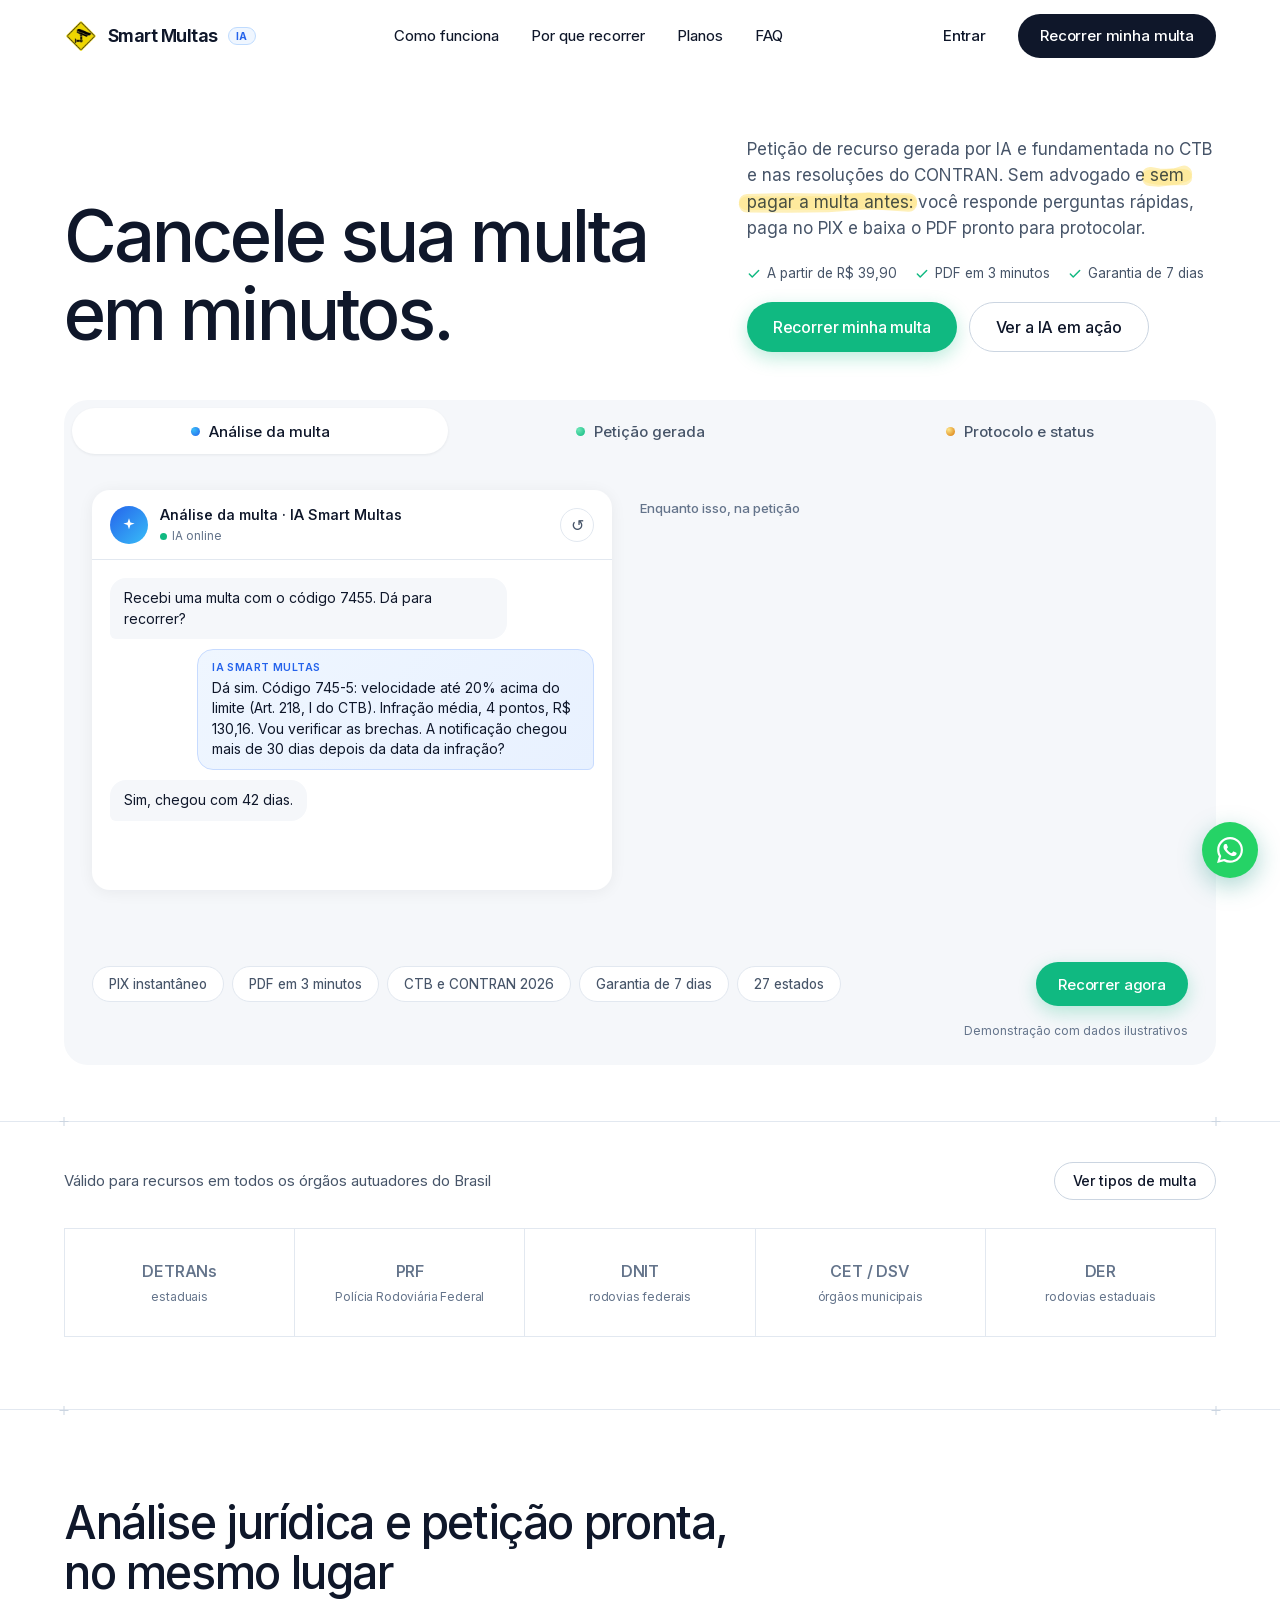
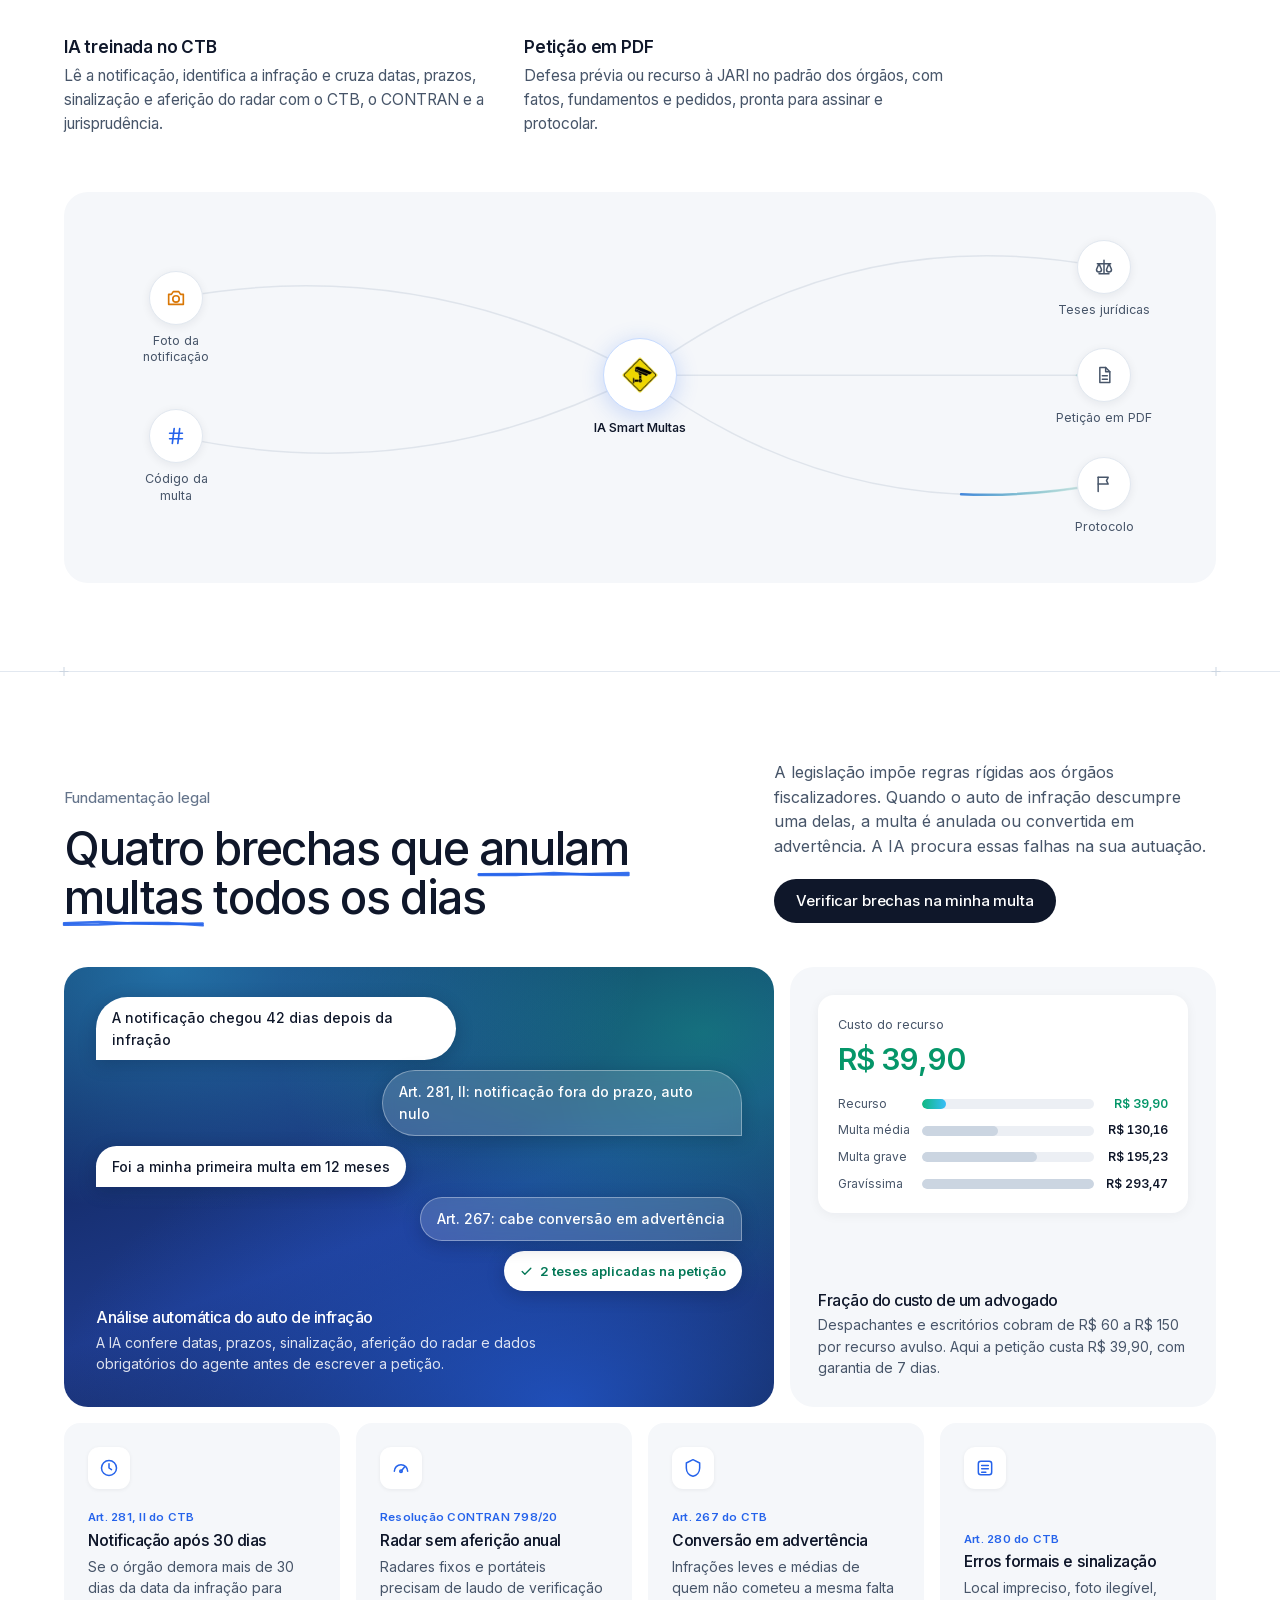
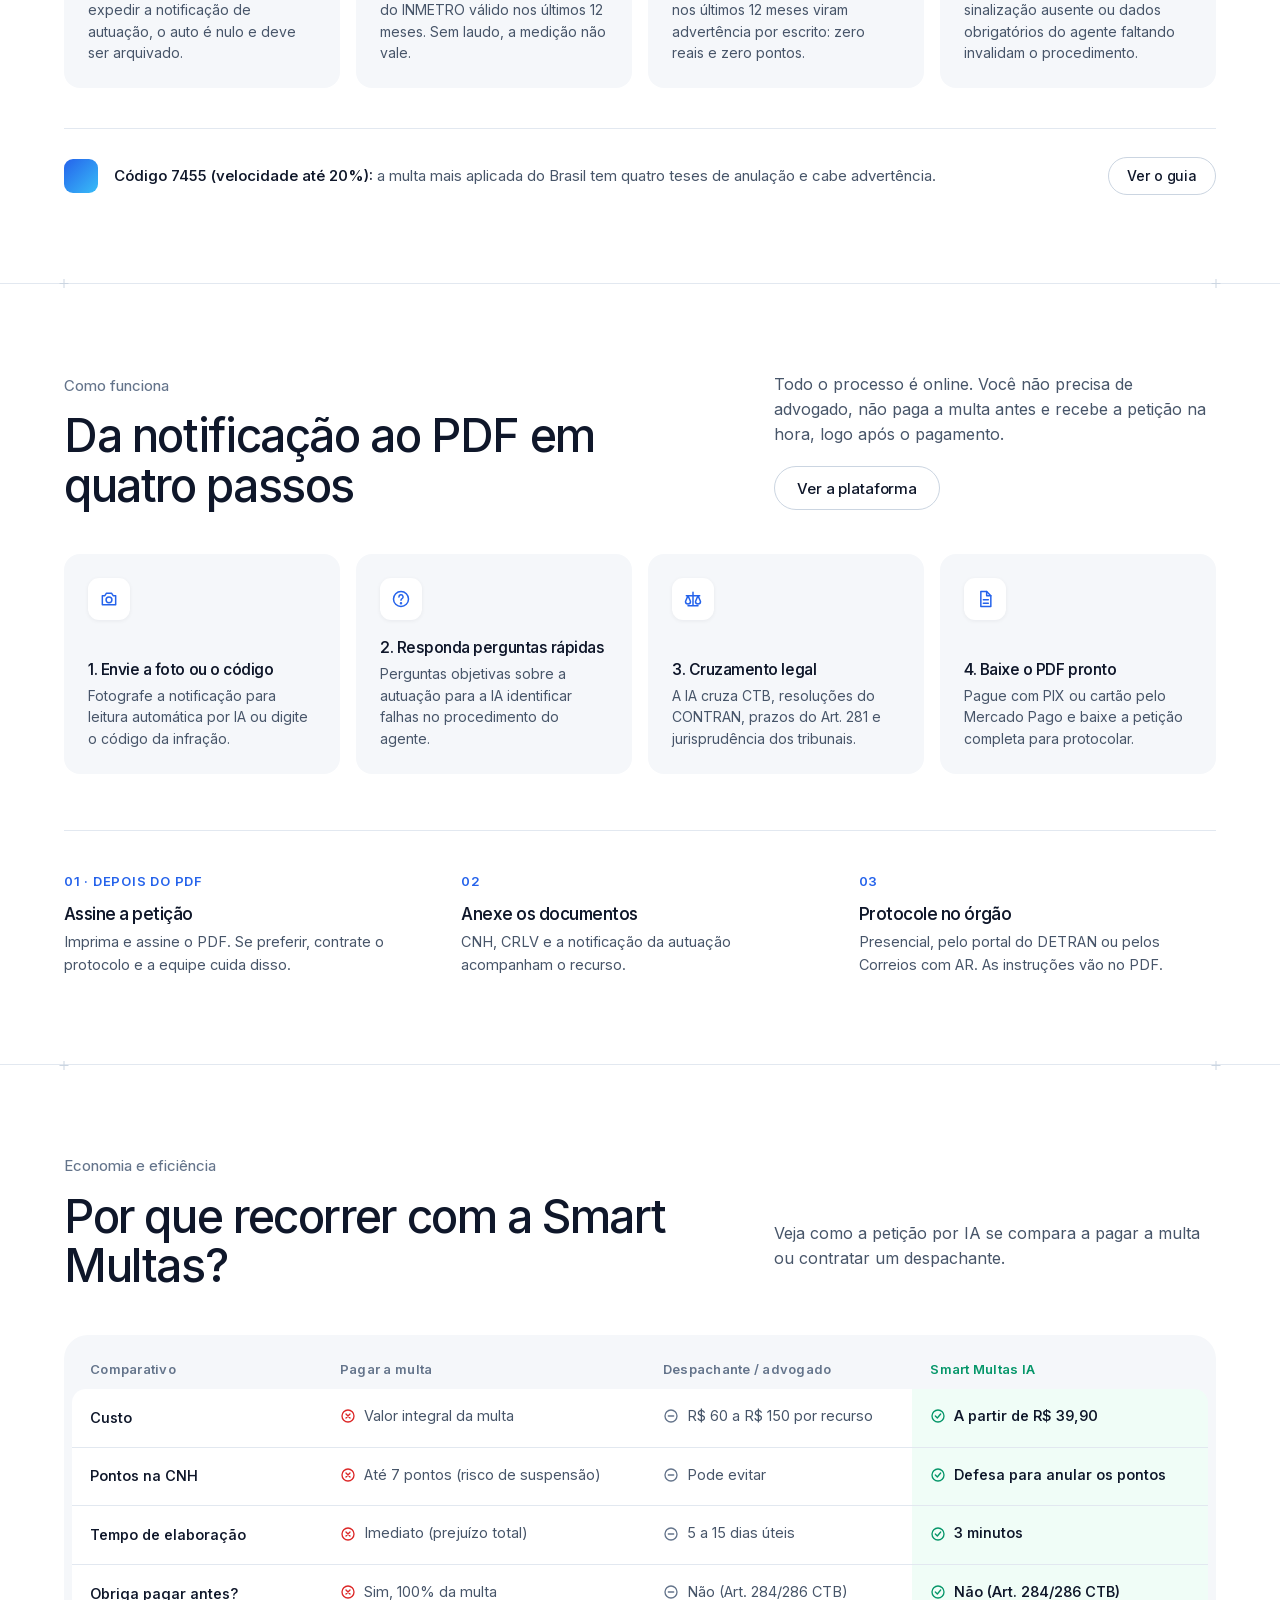
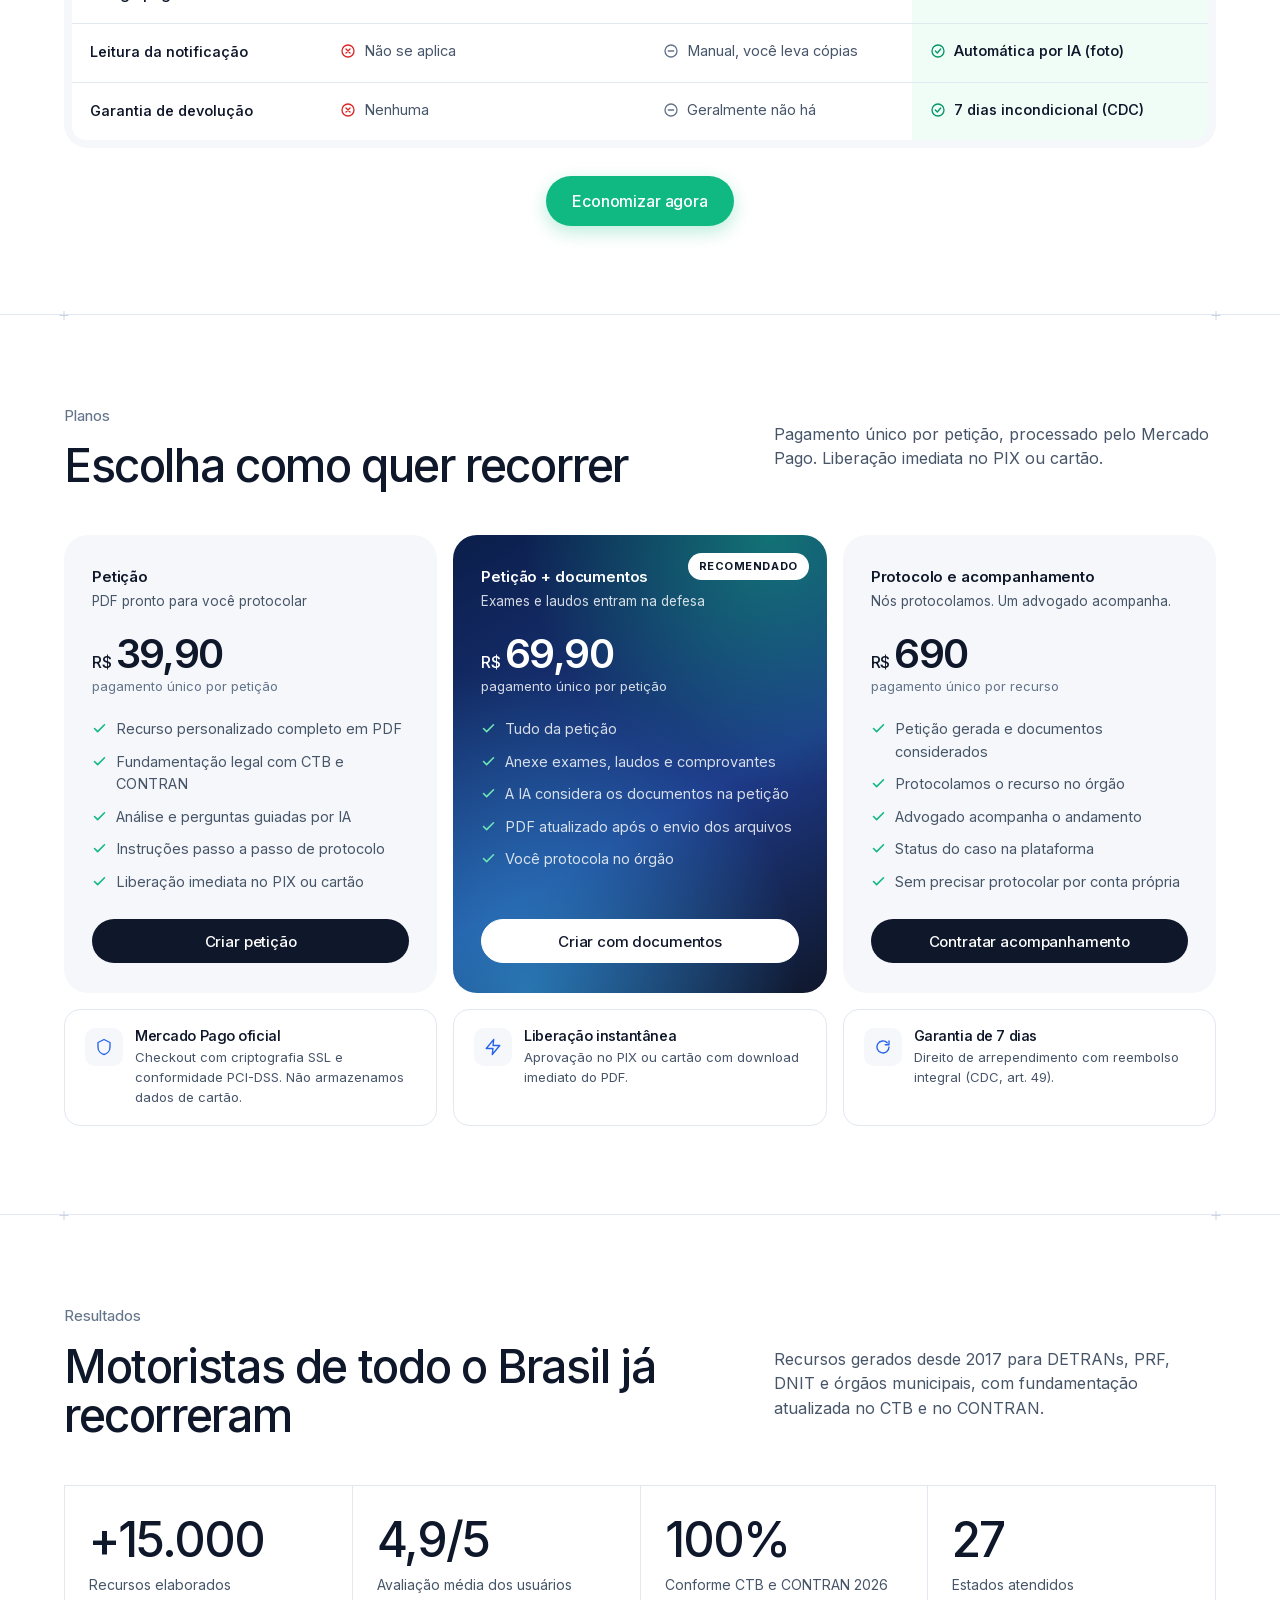
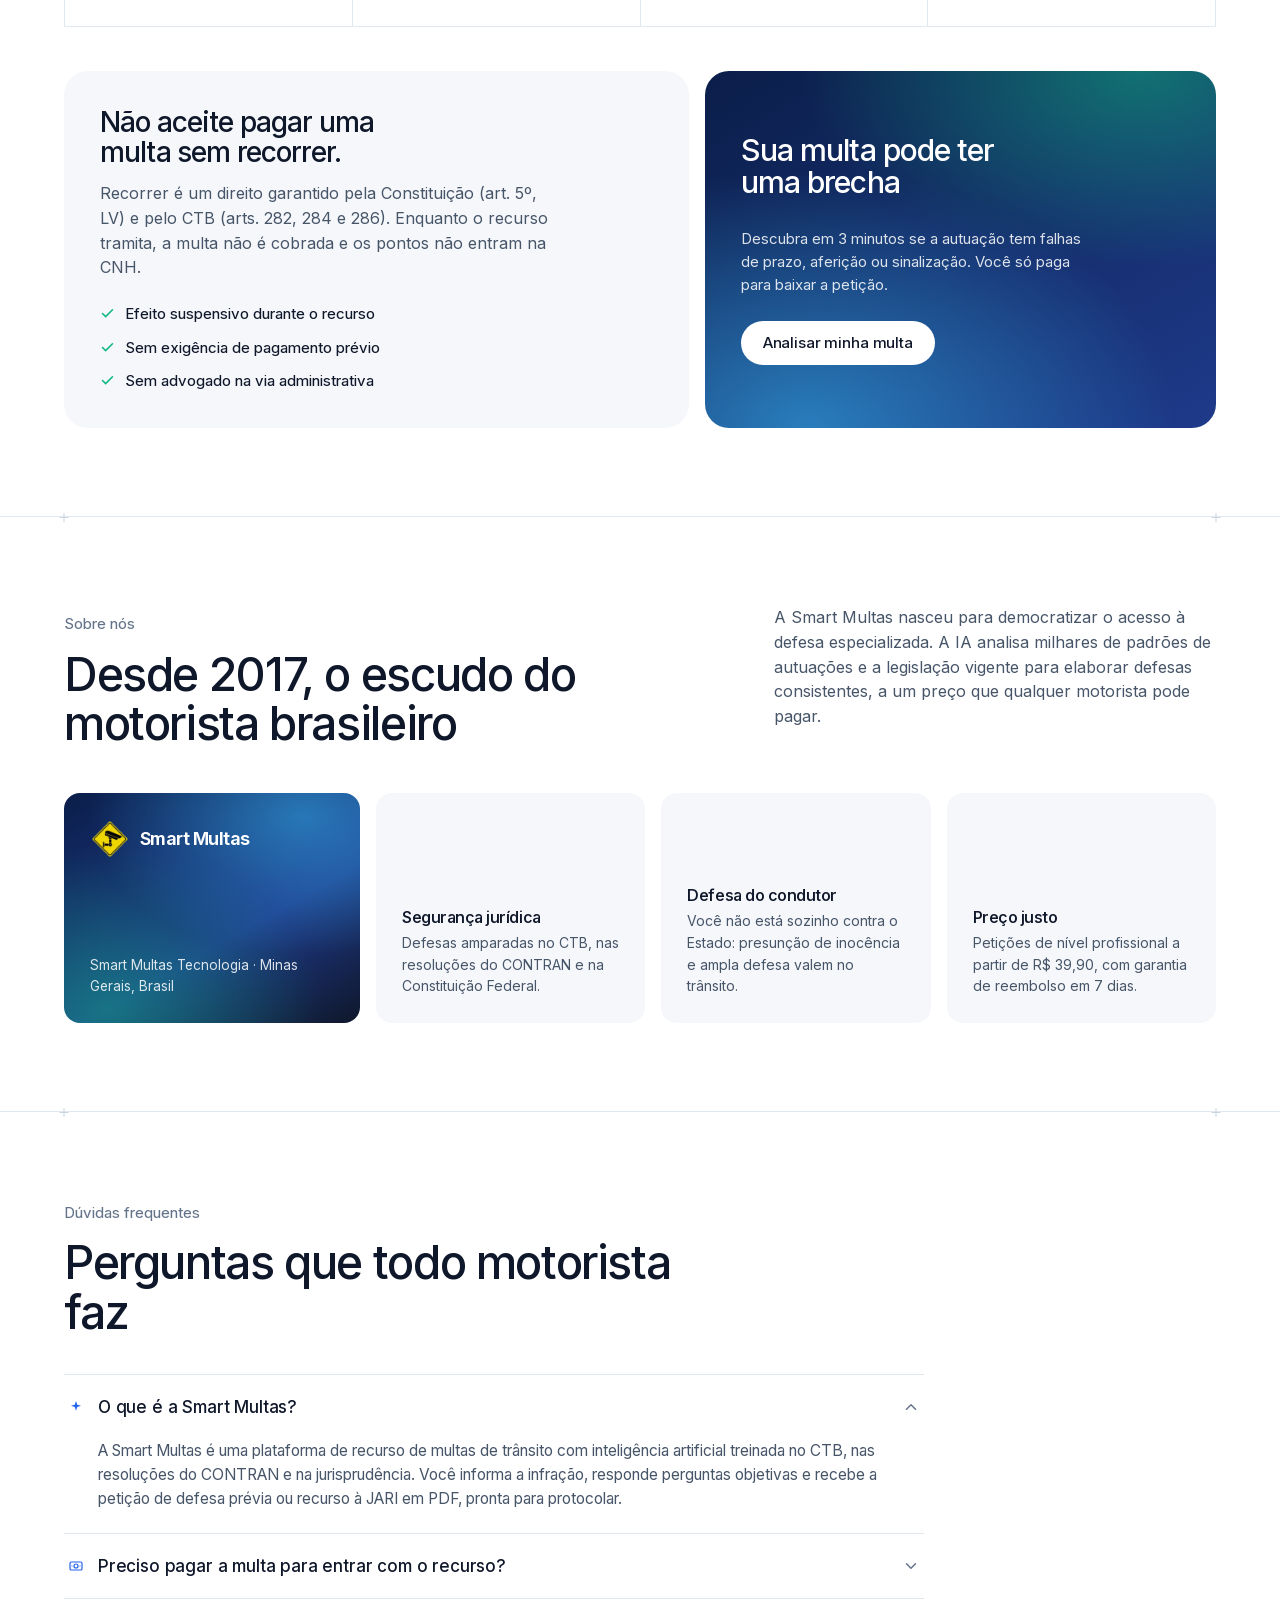
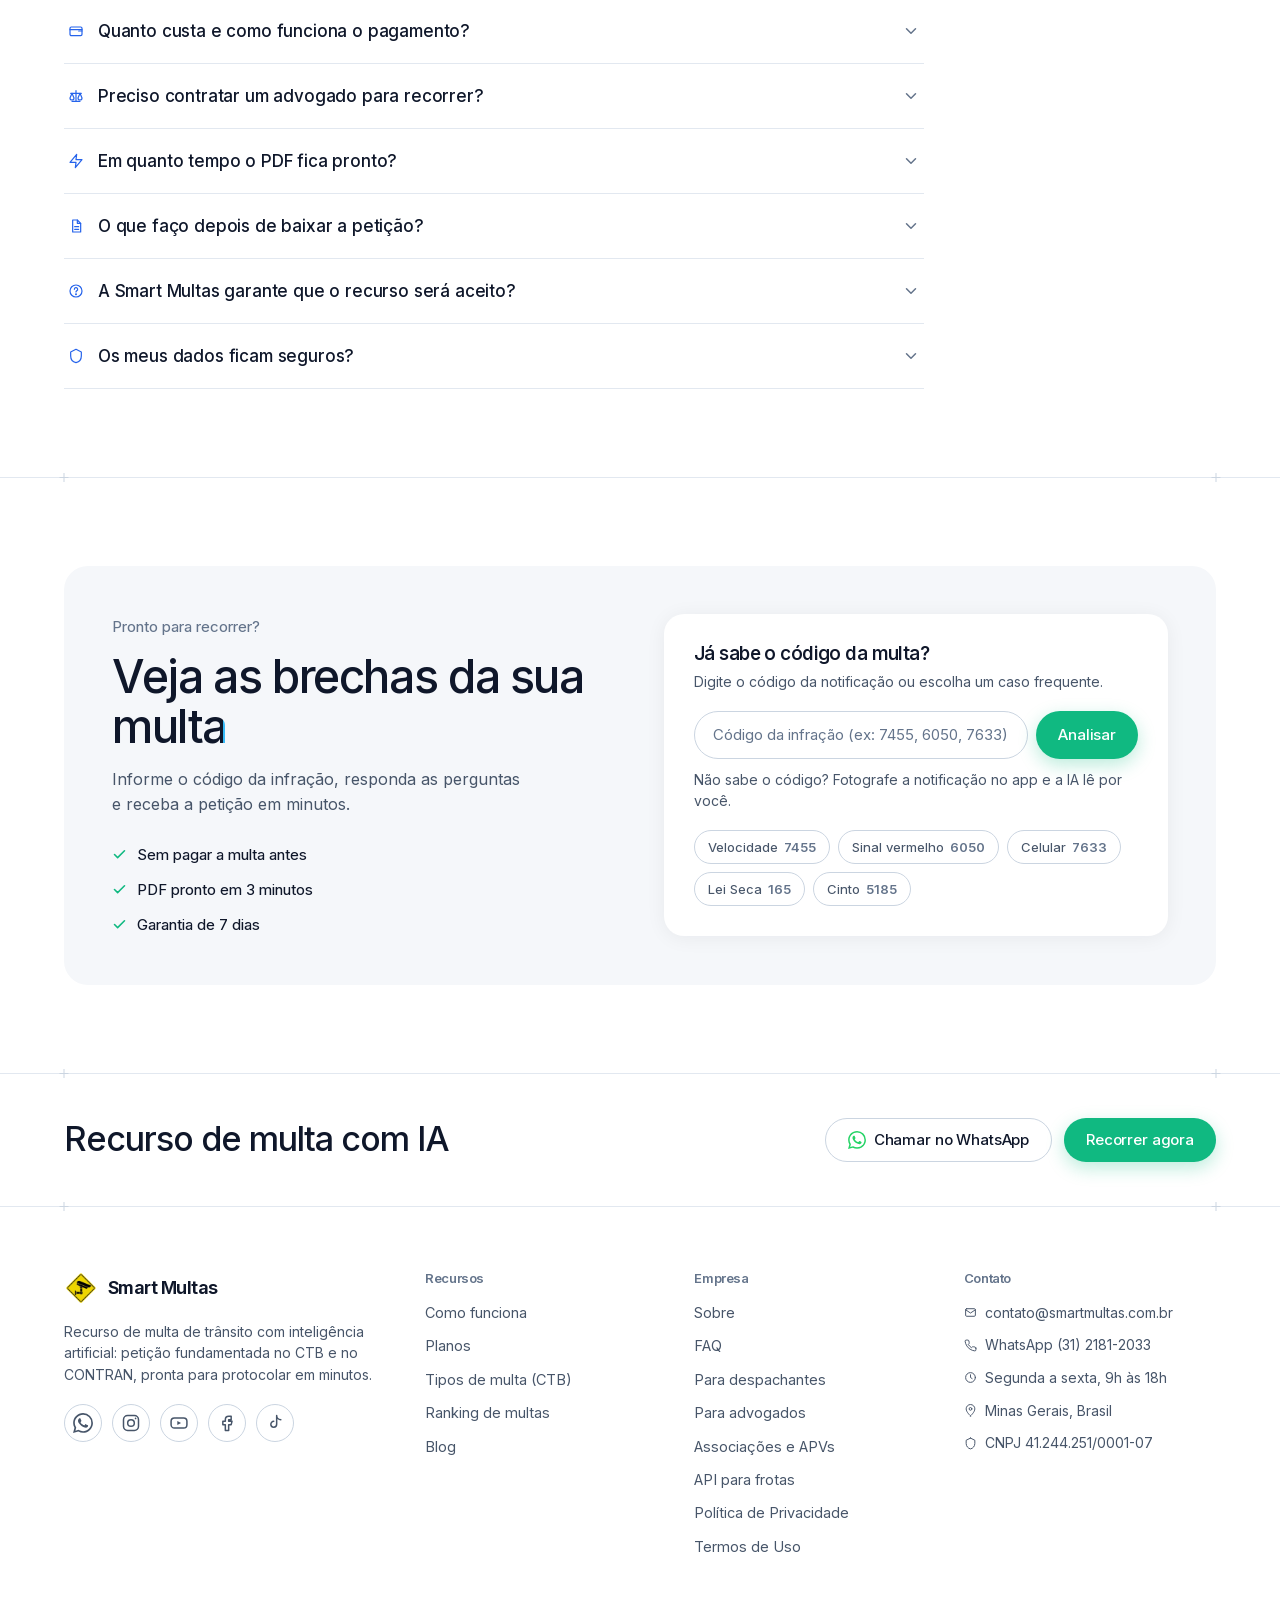
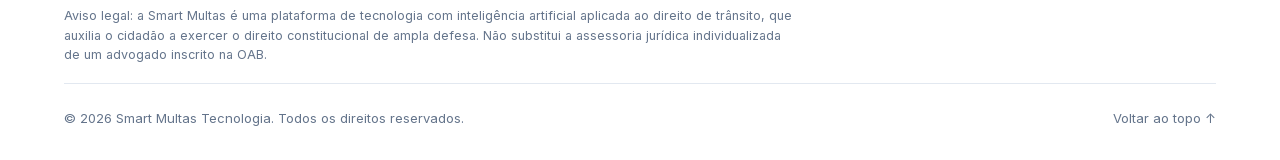
==== commit 3b9c3040: "Modal glass de tipos de multa, mock do app de recurso com rebranding, ajustes de header em tablet, h" ====
--- a/index.html
+++ b/index.html
@@ -275,7 +275,7 @@
     </nav>
     <div class="nav-cta">
       <a href="https://smartmultas.com.br/user-petitions" class="btn btn-ghost">Entrar</a>
-      <a href="https://smartmultas.com.br/define-violation" class="btn btn-primary">Recorrer minha multa</a>
+      <a href="app/" class="btn btn-primary">Recorrer minha multa</a>
     </div>
     <button class="nav-burger" id="nav-burger" aria-label="Abrir menu" aria-expanded="false">
       <span></span><span></span>
@@ -292,14 +292,14 @@
         <h1><span class="dia" data-dia data-dia-autoplay>Cancele sua multa <br>em minutos.</span></h1>
         <div class="hero-aside">
           <p>Petição de recurso gerada por IA e fundamentada no CTB e nas resoluções do CONTRAN. Sem advogado e <span class="mk" data-marker="highlight">sem pagar a multa antes</span>: você responde perguntas rápidas, paga no PIX e baixa o PDF pronto para protocolar.</p>
-          <div class="hero-actions">
-            <a href="https://smartmultas.com.br/define-violation" class="btn btn-cta btn-lg">Recorrer minha multa</a>
-            <a href="#demo" class="btn btn-outline btn-lg">Ver a IA em ação</a>
-          </div>
           <div class="hero-micro">
             <span><svg class="ic" width="14" height="14"><use href="#i-check"/></svg> A partir de R$ 39,90</span>
             <span><svg class="ic" width="14" height="14"><use href="#i-check"/></svg> PDF em 3 minutos</span>
             <span><svg class="ic" width="14" height="14"><use href="#i-check"/></svg> Garantia de 7 dias</span>
+          </div>
+          <div class="hero-actions">
+            <a href="app/" class="btn btn-cta btn-lg">Recorrer minha multa</a>
+            <a href="#demo" class="btn btn-outline btn-lg">Ver a IA em ação</a>
           </div>
         </div>
       </div>
@@ -382,7 +382,7 @@
                       <div class="pm-kv"><span>Teses aplicadas</span><strong>3</strong></div>
                       <div class="pm-kv"><span>Destinatário</span><strong>JARI · DETRAN/MG</strong></div>
                       <div class="pm-kv"><span>Custo do recurso</span><strong class="green">R$ 39,90</strong></div>
-                      <a href="https://smartmultas.com.br/define-violation" class="btn btn-primary pm-cta">Baixar PDF</a>
+                      <a href="app/" class="btn btn-primary pm-cta">Baixar PDF</a>
                     </div>
                   </div>
                 </div>
@@ -427,7 +427,7 @@
             <span class="chip">Garantia de 7 dias</span>
             <span class="chip">27 estados</span>
           </div>
-          <a href="https://smartmultas.com.br/define-violation" class="btn btn-cta">Recorrer agora</a>
+          <a href="app/" class="btn btn-cta">Recorrer agora</a>
           <span class="demo-note">Demonstração com dados ilustrativos</span>
         </div>
       </div>
@@ -439,7 +439,7 @@
     <div class="container">
       <div class="clients-head">
         <p>Válido para recursos em todos os órgãos autuadores do Brasil</p>
-        <a href="https://smartmultas.com.br/multas" class="btn btn-outline btn-sm">Ver tipos de multa</a>
+        <a href="https://smartmultas.com.br/multas" class="btn btn-outline btn-sm" data-modal="multas">Ver tipos de multa</a>
       </div>
       <div class="clients-grid">
         <div class="client-cell">DETRANs<small>estaduais</small></div>
@@ -494,7 +494,7 @@
         </div>
         <div class="section-aside">
           <p>A legislação impõe regras rígidas aos órgãos fiscalizadores. Quando o auto de infração descumpre uma delas, a multa é anulada ou convertida em advertência. A IA procura essas falhas na sua autuação.</p>
-          <a href="https://smartmultas.com.br/define-violation" class="btn btn-primary">Verificar brechas na minha multa</a>
+          <a href="app/" class="btn btn-primary">Verificar brechas na minha multa</a>
         </div>
       </div>
 
@@ -637,7 +637,7 @@
         </table>
       </div>
       <div class="compare-cta reveal">
-        <a href="https://smartmultas.com.br/define-violation" class="btn btn-cta btn-lg">Economizar agora</a>
+        <a href="app/" class="btn btn-cta btn-lg">Economizar agora</a>
       </div>
     </div>
   </section>
@@ -668,9 +668,10 @@
             <li><svg class="ic" width="15" height="15"><use href="#i-check"/></svg> Instruções passo a passo de protocolo</li>
             <li><svg class="ic" width="15" height="15"><use href="#i-check"/></svg> Liberação imediata no PIX ou cartão</li>
           </ul>
-          <a href="https://smartmultas.com.br/define-violation" class="btn btn-primary">Criar petição</a>
-        </div>
-        <div class="plan">
+          <a href="app/" class="btn btn-primary">Criar petição</a>
+        </div>
+        <div class="plan plan-hl">
+          <span class="plan-badge">Recomendado</span>
           <div class="plan-name">Petição + documentos</div>
           <div class="plan-sub">Exames e laudos entram na defesa</div>
           <div class="plan-price"><small>R$</small>69,90</div>
@@ -682,10 +683,9 @@
             <li><svg class="ic" width="15" height="15"><use href="#i-check"/></svg> PDF atualizado após o envio dos arquivos</li>
             <li><svg class="ic" width="15" height="15"><use href="#i-check"/></svg> Você protocola no órgão</li>
           </ul>
-          <a href="https://smartmultas.com.br/define-violation" class="btn btn-primary">Criar com documentos</a>
-        </div>
-        <div class="plan plan-hl">
-          <span class="plan-badge">Mais completo</span>
+          <a href="app/" class="btn btn-outline">Criar com documentos</a>
+        </div>
+        <div class="plan">
           <div class="plan-name">Protocolo e acompanhamento</div>
           <div class="plan-sub">Nós protocolamos. Um advogado acompanha.</div>
           <div class="plan-price"><small>R$</small>690</div>
@@ -697,7 +697,7 @@
             <li><svg class="ic" width="15" height="15"><use href="#i-check"/></svg> Status do caso na plataforma</li>
             <li><svg class="ic" width="15" height="15"><use href="#i-check"/></svg> Sem precisar protocolar por conta própria</li>
           </ul>
-          <a href="https://smartmultas.com.br/define-violation" class="btn btn-outline">Contratar acompanhamento</a>
+          <a href="app/" class="btn btn-primary">Contratar acompanhamento</a>
         </div>
       </div>
 
@@ -742,7 +742,7 @@
         <div class="testi-card testi-cta">
           <h3>Sua multa pode ter uma brecha</h3>
           <p>Descubra em 3 minutos se a autuação tem falhas de prazo, aferição ou sinalização. Você só paga para baixar a petição.</p>
-          <a href="https://smartmultas.com.br/define-violation" class="btn">Analisar minha multa</a>
+          <a href="app/" class="btn">Analisar minha multa</a>
         </div>
       </div>
     </div>
@@ -860,7 +860,7 @@
       <h3>Recurso de multa com IA</h3>
       <div class="prefooter-ctas">
         <a href="https://wa.me/553121812033?text=Ol%C3%A1!%20Gostaria%20de%20tirar%20uma%20d%C3%BAvida%20sobre%20o%20Smart%20Multas." target="_blank" rel="noopener" class="btn btn-outline"><svg class="ic-wa" width="18" height="18"><use href="#i-wa"/></svg> Chamar no WhatsApp</a>
-        <a href="https://smartmultas.com.br/define-violation" class="btn btn-cta">Recorrer agora</a>
+        <a href="app/" class="btn btn-cta">Recorrer agora</a>
       </div>
     </div>
   </section>
@@ -888,7 +888,7 @@
         <h4>Recursos</h4>
         <a href="#como-funciona">Como funciona</a>
         <a href="#planos">Planos</a>
-        <a href="https://smartmultas.com.br/multas">Tipos de multa (CTB)</a>
+        <a href="https://smartmultas.com.br/multas" data-modal="multas">Tipos de multa (CTB)</a>
         <a href="https://smartmultas.com.br/ranking-multas">Ranking de multas</a>
         <a href="https://smartmultas.com.br/blog">Blog</a>
       </div>
@@ -922,6 +922,35 @@
 
 <a href="https://wa.me/553121812033?text=Ol%C3%A1!%20Gostaria%20de%20tirar%20uma%20d%C3%BAvida%20sobre%20o%20Smart%20Multas." target="_blank" rel="noopener" class="fab-wa" aria-label="Falar no WhatsApp"><svg width="26" height="26"><use href="#i-wa"/></svg></a>
 
+<!-- modal: tipos de multa -->
+<div class="modal" id="modal-multas" role="dialog" aria-modal="true" aria-labelledby="modal-multas-title" aria-hidden="true">
+  <div class="modal-backdrop" data-close>
+    <i style="--b:2px;--from:100%;--to:101%"></i>
+    <i style="--b:6px;--from:60%;--to:96%"></i>
+    <i style="--b:12px;--from:40%;--to:76%"></i>
+    <i style="--b:24px;--from:20%;--to:56%"></i>
+    <i style="--b:40px;--from:0%;--to:36%"></i>
+  </div>
+  <div class="modal-panel">
+    <div class="modal-head">
+      <div>
+        <h2 id="modal-multas-title">Tipos de multa</h2>
+        <div class="modal-sub">234 infrações do Código de Trânsito Brasileiro: código, artigo, gravidade, pontos e valor.</div>
+      </div>
+      <button class="modal-close" type="button" data-close aria-label="Fechar"><svg width="18" height="18"><use href="#i-x"/></svg></button>
+    </div>
+    <div class="modal-tools">
+      <div class="modal-search">
+        <svg width="18" height="18"><use href="#i-hash"/></svg>
+        <input type="search" id="modal-q" placeholder="Buscar por código, artigo ou palavra (ex: 7455, 218, celular)" autocomplete="off" aria-label="Buscar infração">
+      </div>
+      <div class="modal-cats" id="modal-cats"></div>
+      <div class="modal-count" id="modal-count"></div>
+    </div>
+    <div class="modal-list" id="modal-list"><div class="modal-loading">Carregando catálogo…</div></div>
+  </div>
+</div>
+
 <script src="js/main.js"></script>
 <script src="js/effects.js"></script>
 </body>
--- a/css/style.css
+++ b/css/style.css
@@ -158,6 +158,7 @@
 }
 .nav-links {
   display: flex;
+  align-items: center;
   gap: 4px;
   margin: 0 auto;
 }
@@ -167,8 +168,10 @@
   color: var(--ink);
   padding: 8px 14px;
   border-radius: 999px;
+  white-space: nowrap;
   transition: background .15s ease;
 }
+.logo-word { white-space: nowrap; }
 .nav-links a:hover { background: var(--panel); }
 .nav-cta { display: flex; gap: 10px; align-items: center; }
 .nav-burger {
@@ -190,7 +193,7 @@
   margin-bottom: 48px;
 }
 .hero-aside p { font-size: 17px; color: var(--ink-2); max-width: 48ch; }
-.hero-actions { display: flex; flex-wrap: wrap; gap: 12px; margin-top: 26px; }
+.hero-actions { display: flex; flex-wrap: wrap; gap: 12px; margin-top: 18px; }
 .hero-micro {
   display: flex;
   flex-wrap: wrap;
@@ -949,7 +952,7 @@
   padding: 5px 11px;
   border-radius: 999px;
   background: #fff;
-  color: var(--green-2);
+  color: var(--ink);
 }
 .plan-name { font-size: 15px; font-weight: 600; letter-spacing: -0.01em; }
 .plan-sub { font-size: 13.5px; color: var(--ink-2); margin-top: 3px; }
@@ -1269,6 +1272,129 @@
 /* ---------------- reveal ---------------- */
 .reveal { opacity: 0; transform: translateY(22px); transition: opacity .6s ease, transform .6s ease; }
 .reveal.on { opacity: 1; transform: none; }
+
+/* ---------------- modal glass: tipos de multa ---------------- */
+.modal { position: fixed; inset: 0; z-index: 200; display: none; }
+.modal.open { display: block; }
+body.modal-open { overflow: hidden; }
+.modal-backdrop {
+  position: absolute;
+  inset: 0;
+  background: linear-gradient(180deg, rgba(15, 23, 42, 0.42), rgba(15, 23, 42, 0.16));
+  opacity: 0;
+  transition: opacity .4s ease;
+}
+.modal.open .modal-backdrop { opacity: 1; }
+/* blur progressivo: camadas com mais desfoque no topo, quase nítido embaixo */
+.modal-backdrop i {
+  position: absolute;
+  inset: 0;
+  backdrop-filter: blur(var(--b));
+  -webkit-backdrop-filter: blur(var(--b));
+  -webkit-mask-image: linear-gradient(to bottom, #000 var(--from), transparent var(--to));
+  mask-image: linear-gradient(to bottom, #000 var(--from), transparent var(--to));
+}
+.modal-panel {
+  position: absolute;
+  left: 50%; top: 50%;
+  width: min(960px, calc(100% - 32px));
+  height: min(82vh, 760px);
+  display: flex;
+  flex-direction: column;
+  border-radius: 28px;
+  background: rgba(255, 255, 255, 0.76);
+  backdrop-filter: blur(28px) saturate(1.5);
+  -webkit-backdrop-filter: blur(28px) saturate(1.5);
+  border: 1px solid rgba(255, 255, 255, 0.8);
+  box-shadow: 0 30px 80px rgba(15, 23, 42, 0.28), inset 0 1px 0 rgba(255, 255, 255, 0.9);
+  opacity: 0;
+  transform: translate(-50%, -47%) scale(.97);
+  transition: opacity .35s ease, transform .45s cubic-bezier(.2, .8, .2, 1);
+  overflow: hidden;
+}
+.modal.open .modal-panel { opacity: 1; transform: translate(-50%, -50%) scale(1); }
+.modal-head { padding: 22px 26px 14px; display: flex; align-items: flex-start; gap: 14px; }
+.modal-head h2 { font-size: 24px; }
+.modal-sub { font-size: 13.5px; color: var(--ink-2); margin-top: 3px; }
+.modal-close {
+  margin-left: auto;
+  width: 38px; height: 38px;
+  border-radius: 50%;
+  border: 1px solid var(--line-2);
+  background: rgba(255, 255, 255, 0.7);
+  display: grid;
+  place-items: center;
+  color: var(--ink-2);
+  flex: none;
+  transition: background .15s ease, color .15s ease;
+}
+.modal-close:hover { background: #fff; color: var(--ink); }
+.modal-tools { padding: 0 26px 14px; display: flex; flex-direction: column; gap: 12px; border-bottom: 1px solid rgba(15, 23, 42, 0.08); }
+.modal-search { position: relative; }
+.modal-search input {
+  width: 100%;
+  height: 46px;
+  border-radius: 999px;
+  border: 1px solid var(--line-2);
+  padding: 0 16px 0 42px;
+  background: rgba(255, 255, 255, 0.85);
+  font-family: inherit;
+  font-size: 15px;
+  color: var(--ink);
+}
+.modal-search input:focus { outline: none; border-color: var(--brand); box-shadow: 0 0 0 3px rgba(37, 99, 235, 0.12); }
+.modal-search svg { position: absolute; left: 15px; top: 50%; transform: translateY(-50%); color: var(--ink-3); }
+.modal-cats { display: flex; gap: 8px; flex-wrap: wrap; }
+.modal-cats button {
+  height: 32px;
+  padding: 0 13px;
+  border-radius: 999px;
+  border: 1px solid var(--line-2);
+  background: rgba(255, 255, 255, 0.7);
+  font-size: 13px;
+  font-weight: 450;
+  color: var(--ink-2);
+  transition: background .15s ease, color .15s ease, border-color .15s ease;
+}
+.modal-cats button:hover { border-color: var(--ink-3); color: var(--ink); }
+.modal-cats button.active { background: var(--ink); color: #fff; border-color: var(--ink); }
+.modal-count { font-size: 12.5px; color: var(--ink-3); }
+.modal-list { flex: 1; overflow-y: auto; padding: 10px 14px 20px; scrollbar-width: thin; }
+.mult {
+  display: grid;
+  grid-template-columns: 1fr auto;
+  gap: 8px 16px;
+  align-items: center;
+  padding: 14px 12px;
+  border-radius: 14px;
+  transition: background .15s ease;
+}
+.mult:hover { background: rgba(255, 255, 255, 0.9); }
+.mult + .mult { border-top: 1px solid rgba(15, 23, 42, 0.06); }
+.mult-top { display: flex; gap: 8px; align-items: center; flex-wrap: wrap; margin-bottom: 5px; }
+.mult-code { font-size: 11.5px; font-weight: 700; letter-spacing: .04em; color: var(--ink); background: rgba(15, 23, 42, 0.06); border-radius: 999px; padding: 3px 9px; }
+.mult-cat { font-size: 11.5px; color: var(--ink-3); }
+.sev { font-size: 11px; font-weight: 600; border-radius: 999px; padding: 3px 9px; }
+.sev-leve { background: #ECFDF5; color: #047857; }
+.sev-media { background: #EFF6FF; color: #1D4ED8; }
+.sev-grave { background: #FEF3C7; color: #92400E; }
+.sev-gravissima { background: #FEE2E2; color: #B91C1C; }
+.mult-name { font-size: 14.5px; font-weight: 500; line-height: 1.35; display: -webkit-box; -webkit-line-clamp: 2; -webkit-box-orient: vertical; overflow: hidden; }
+.mult-meta { font-size: 12.5px; color: var(--ink-3); margin-top: 3px; }
+.mult-meta b { color: var(--red); font-weight: 600; }
+.mult-actions { display: flex; gap: 8px; }
+.mult-empty { padding: 40px; text-align: center; color: var(--ink-3); font-size: 14.5px; }
+.modal-loading { padding: 40px; text-align: center; color: var(--ink-3); font-size: 14px; }
+@media (max-width: 720px) {
+  .modal-panel { width: 100%; height: 92vh; top: auto; bottom: 0; left: 0; border-radius: 24px 24px 0 0; transform: translateY(24px); }
+  .modal.open .modal-panel { transform: none; }
+  .modal-head { padding: 18px 18px 10px; }
+  .modal-head h2 { font-size: 20px; }
+  .modal-tools { padding: 0 18px 12px; }
+  .modal-list { padding: 6px 8px 24px; }
+  .mult { grid-template-columns: 1fr; }
+  .mult-actions .btn { flex: 1; }
+}
 
 @media (prefers-reduced-motion: reduce) {
   html { scroll-behavior: auto; }
@@ -1298,13 +1424,15 @@
   .footer-grid { grid-template-columns: 1fr 1fr; }
 }
 
-@media (max-width: 720px) {
+/* header compacto (tablet e celular): a nav completa só cabe acima de 960px */
+@media (max-width: 960px) {
   .nav-links, .nav-cta { display: none; }
   .nav-burger { display: flex; }
   .header.menu-open { background: #fff; }
   .header.menu-open .nav-links {
     display: flex;
     flex-direction: column;
+    align-items: stretch;
     position: absolute;
     top: var(--header-h);
     left: 0; right: 0;
@@ -1327,6 +1455,9 @@
   .header.menu-open .nav-cta .btn { flex: 1; }
   .header.menu-open .nav-burger span:first-child { transform: translateY(3.5px) rotate(45deg); }
   .header.menu-open .nav-burger span:last-child { transform: translateY(-3.5px) rotate(-45deg); }
+}
+
+@media (max-width: 720px) {
   .hero { padding-top: calc(var(--header-h) + 40px); }
   .hero h1 br, .intro-title br { display: none; }
   .demo-stage { padding: 16px 16px 0; }
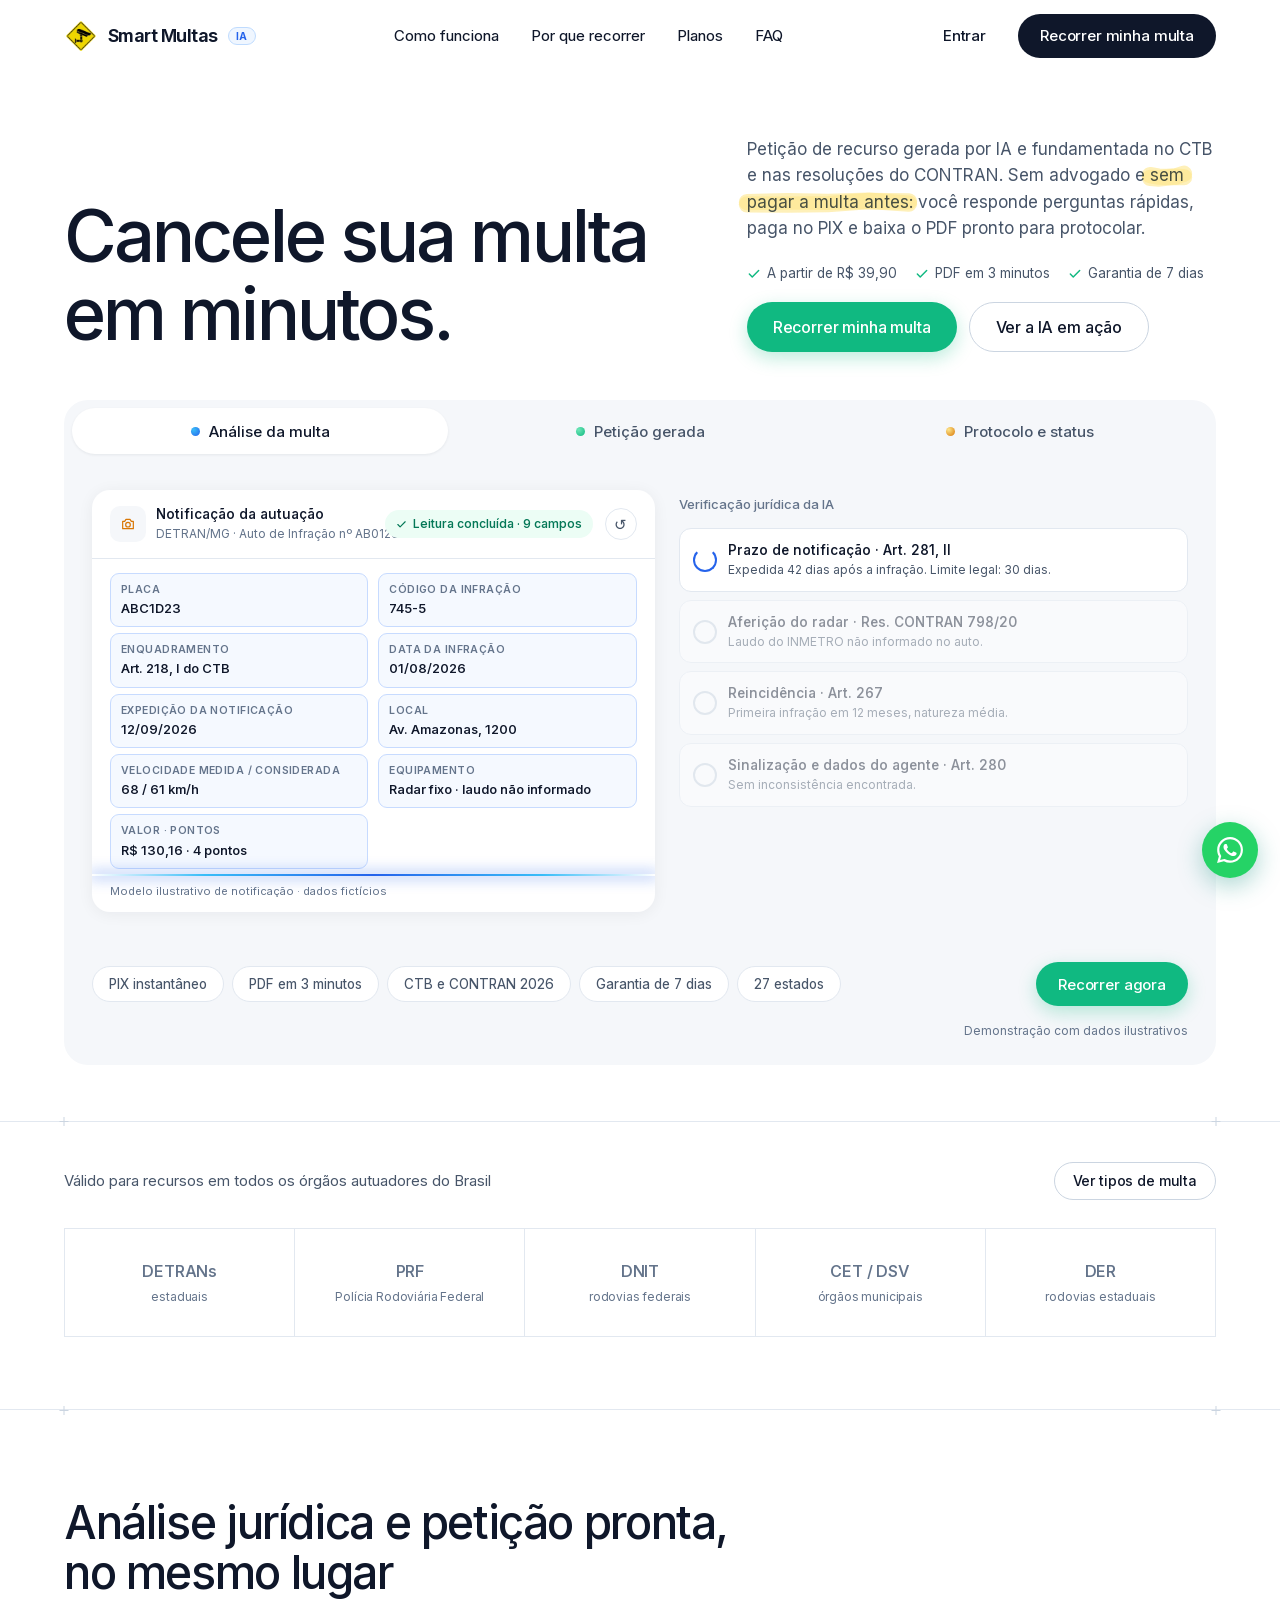
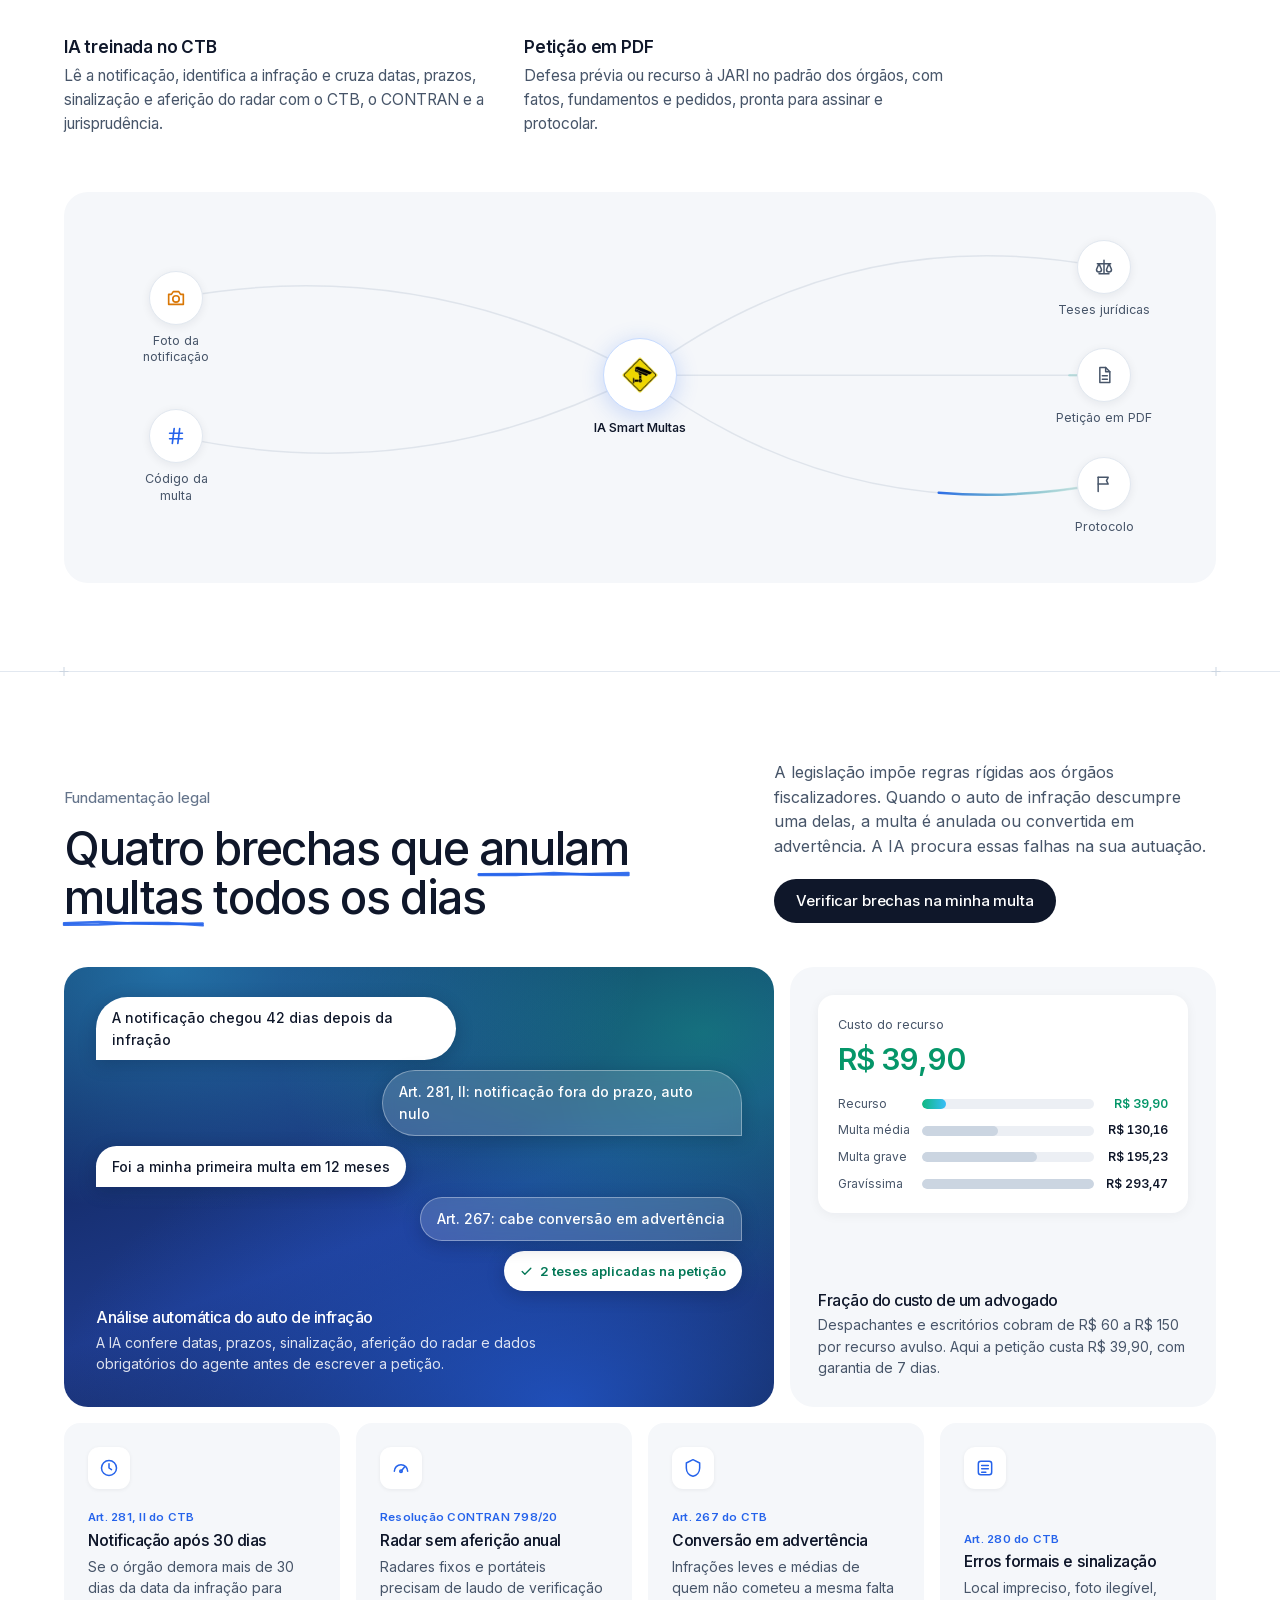
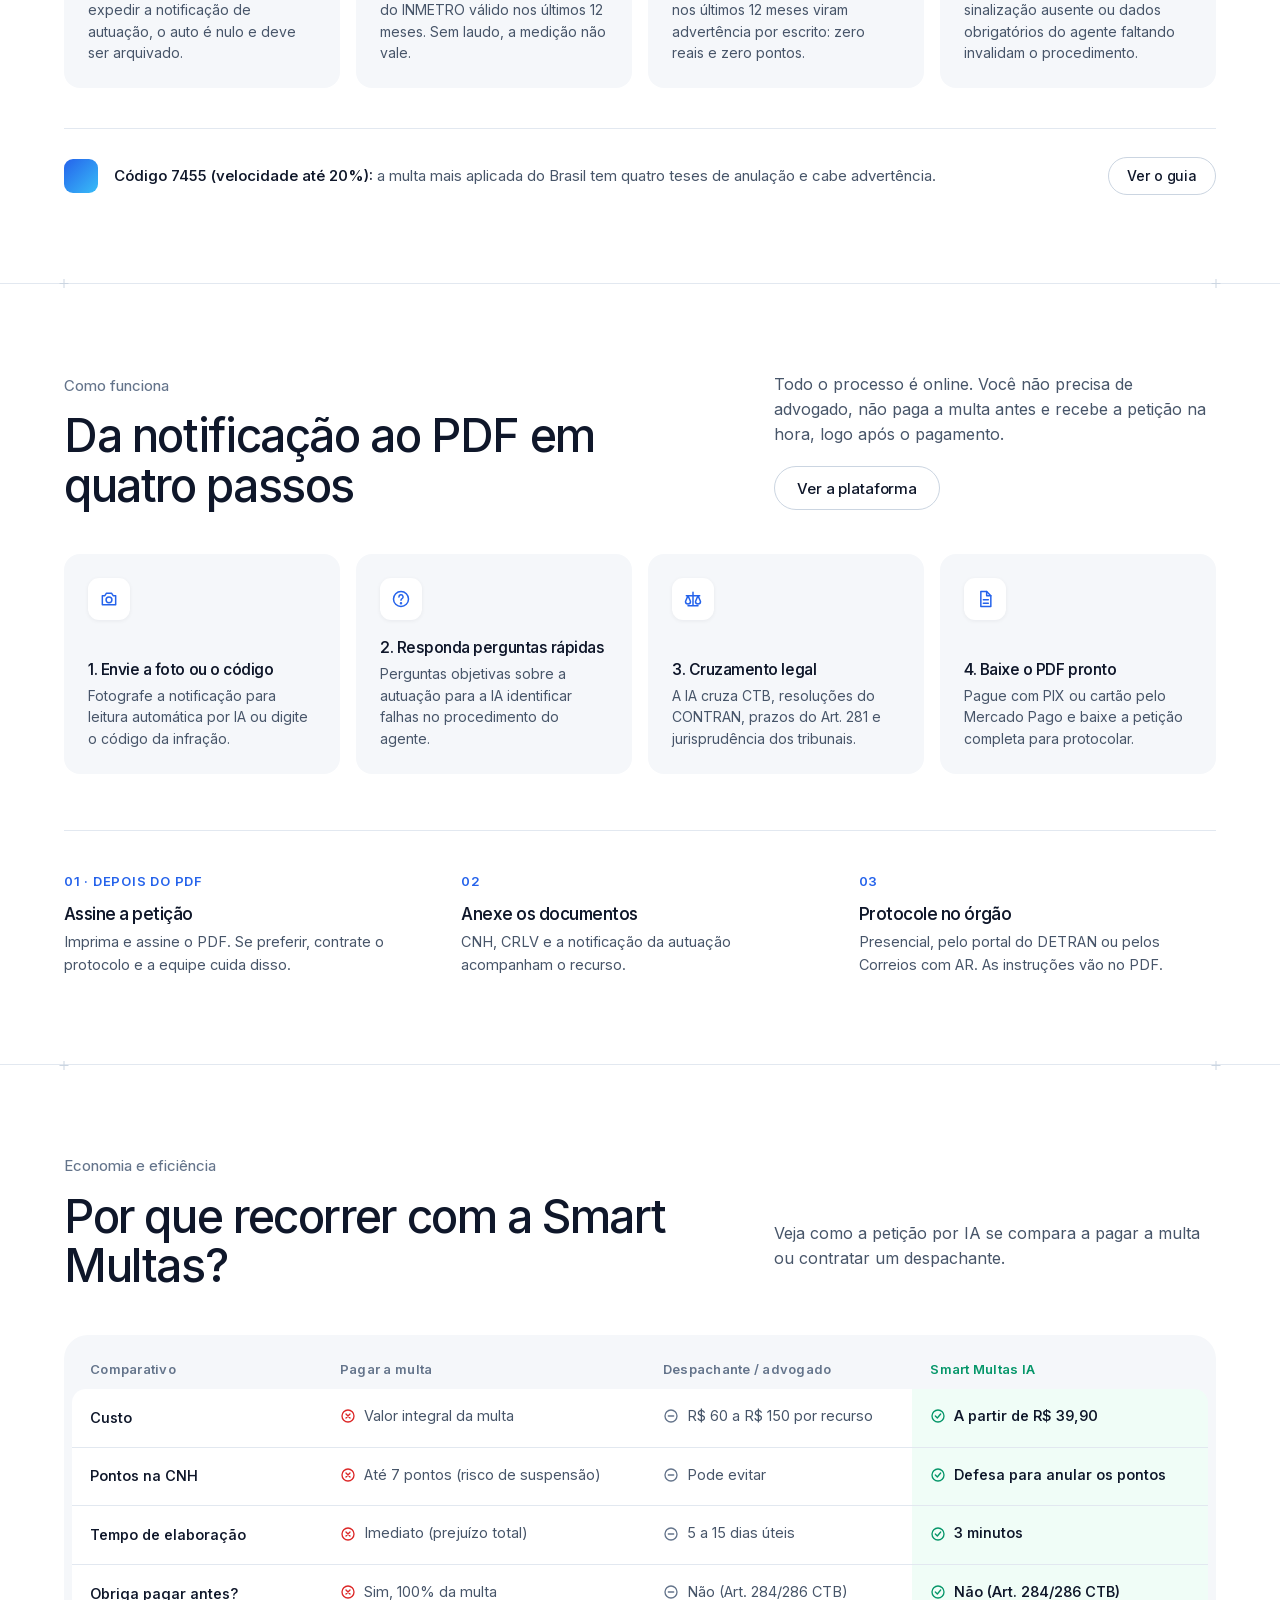
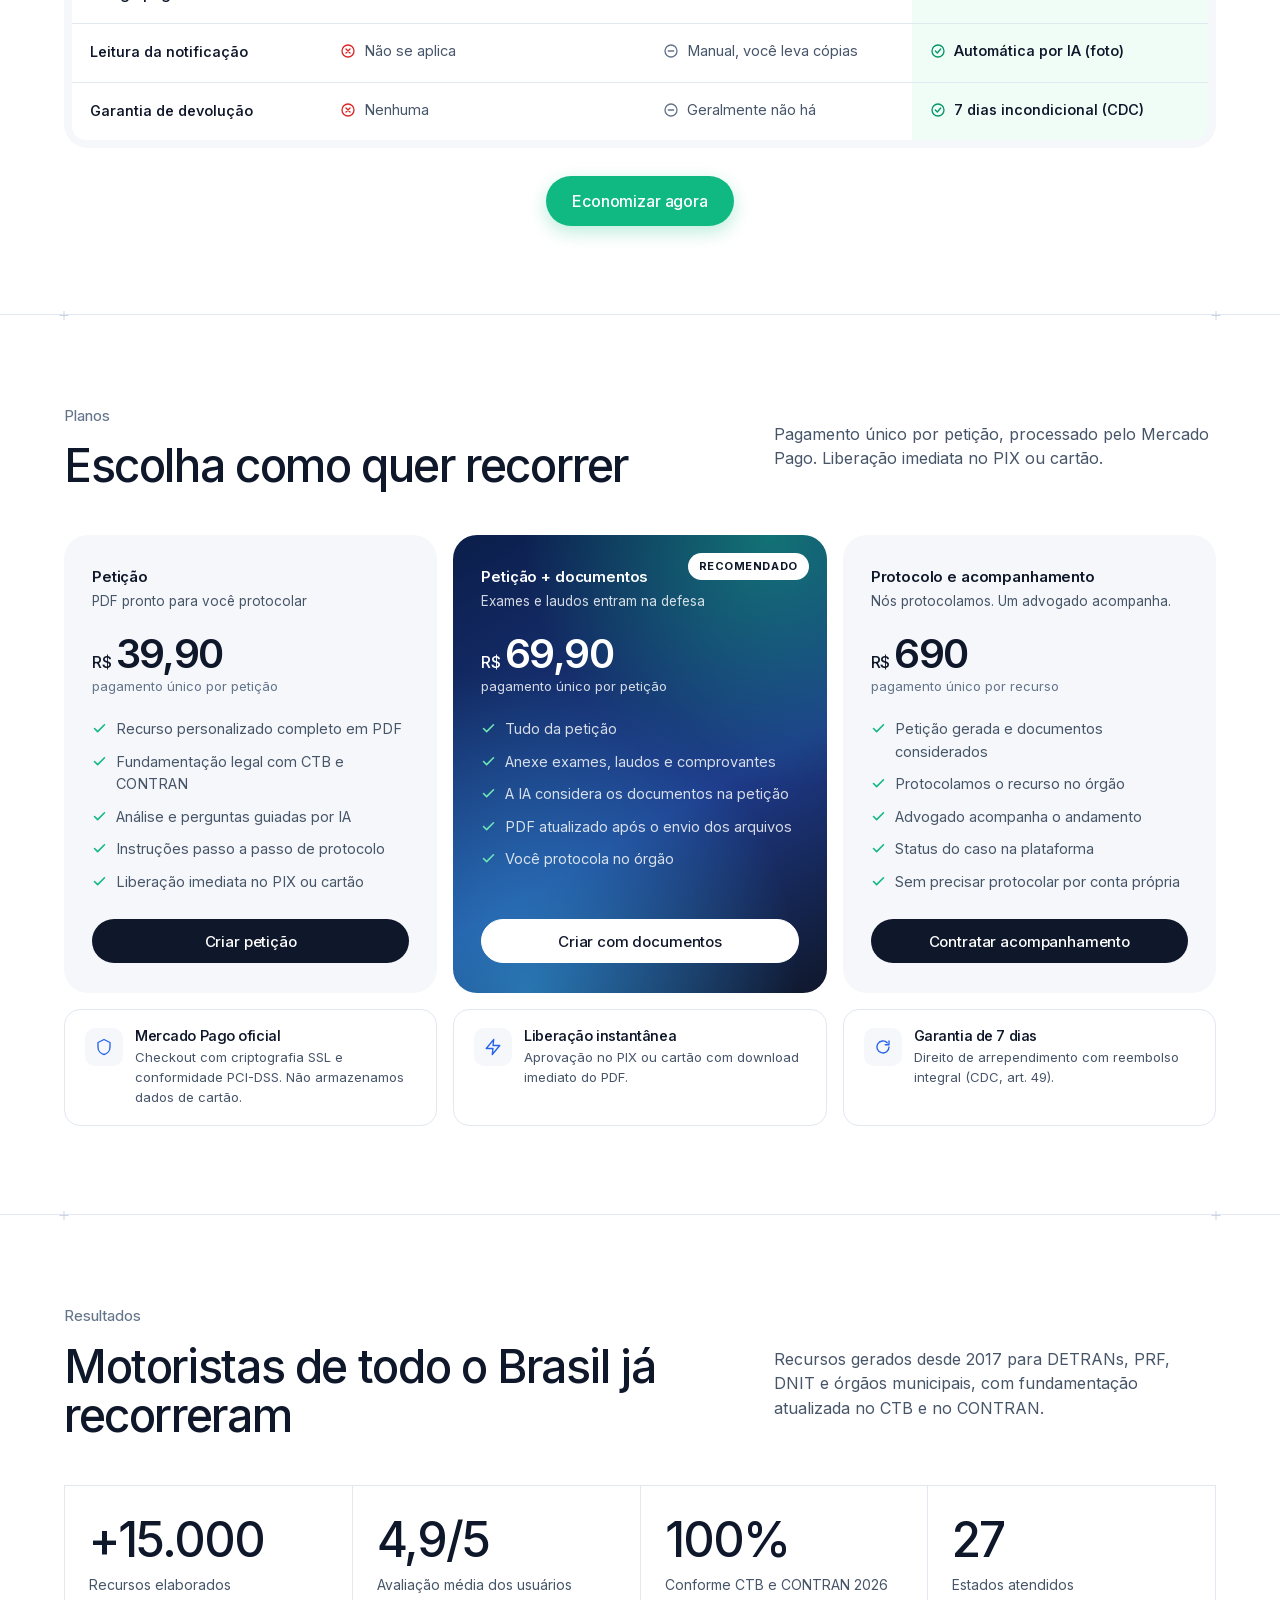
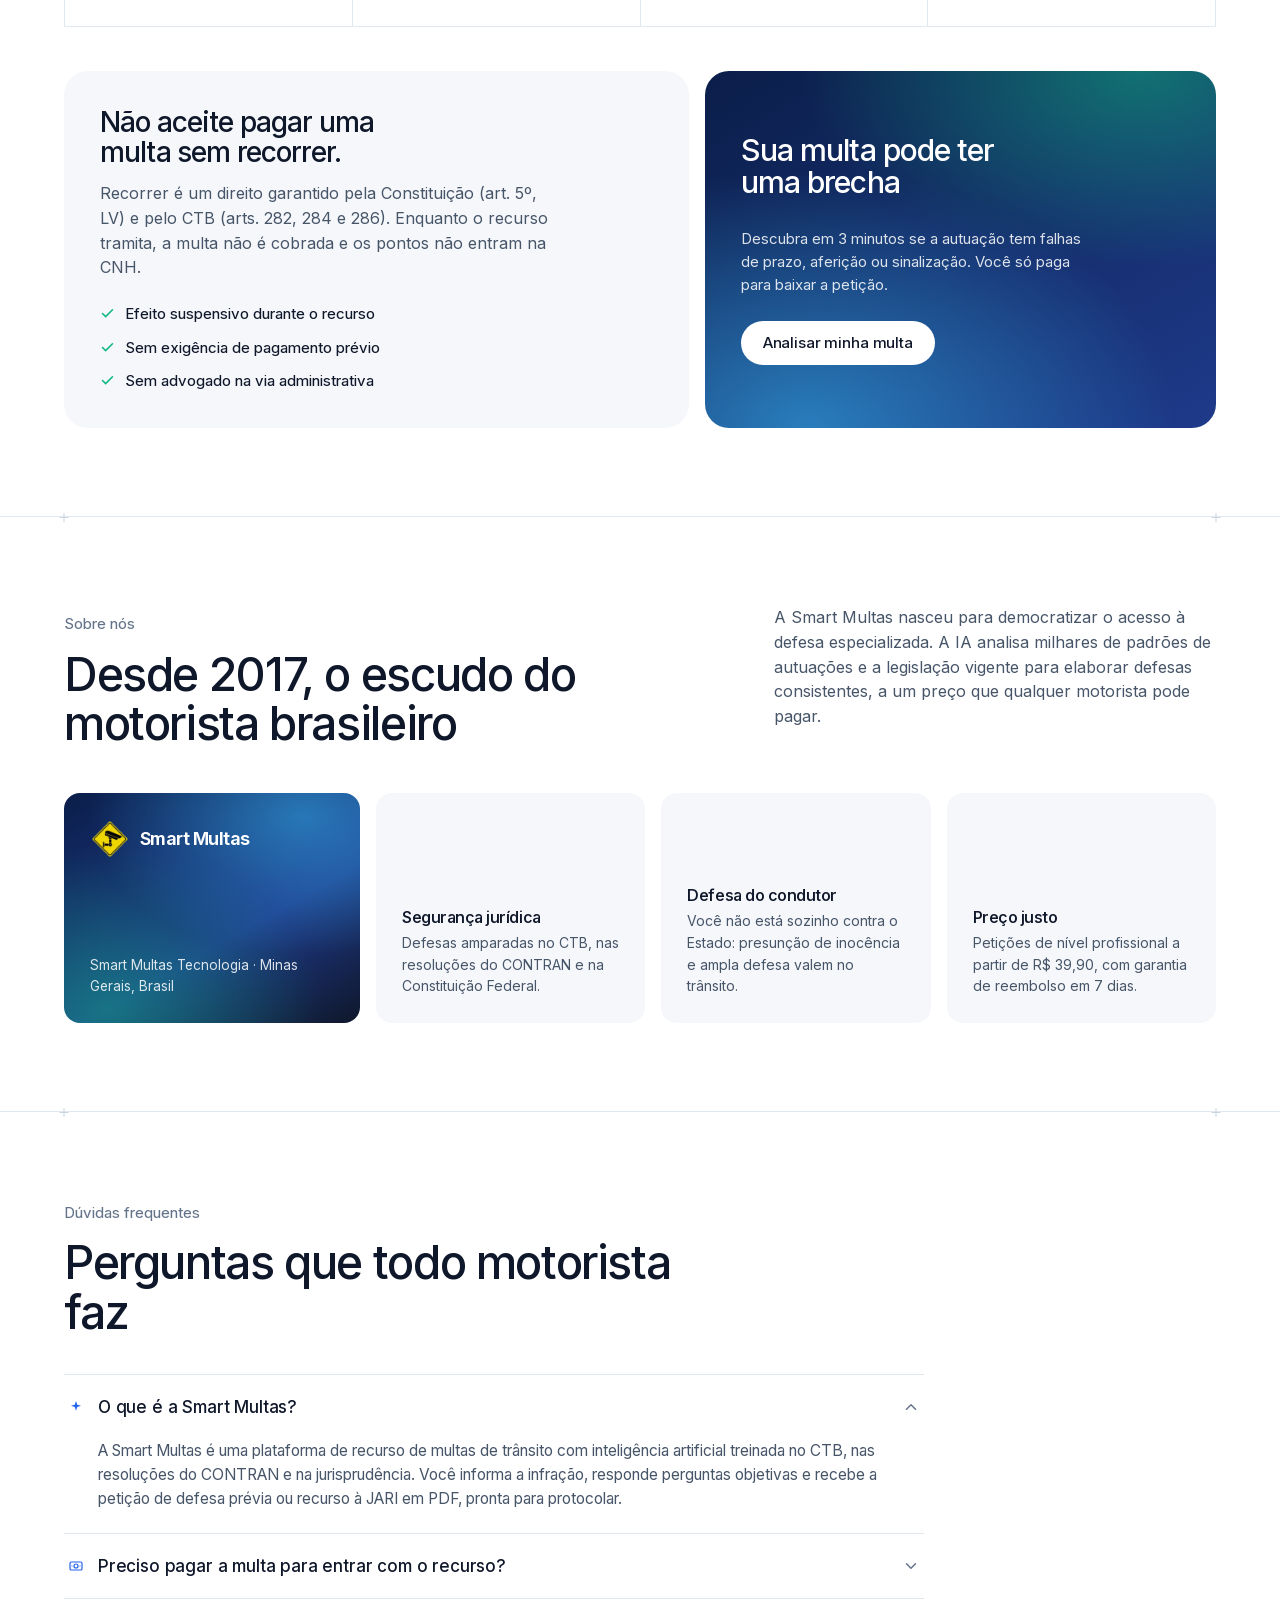
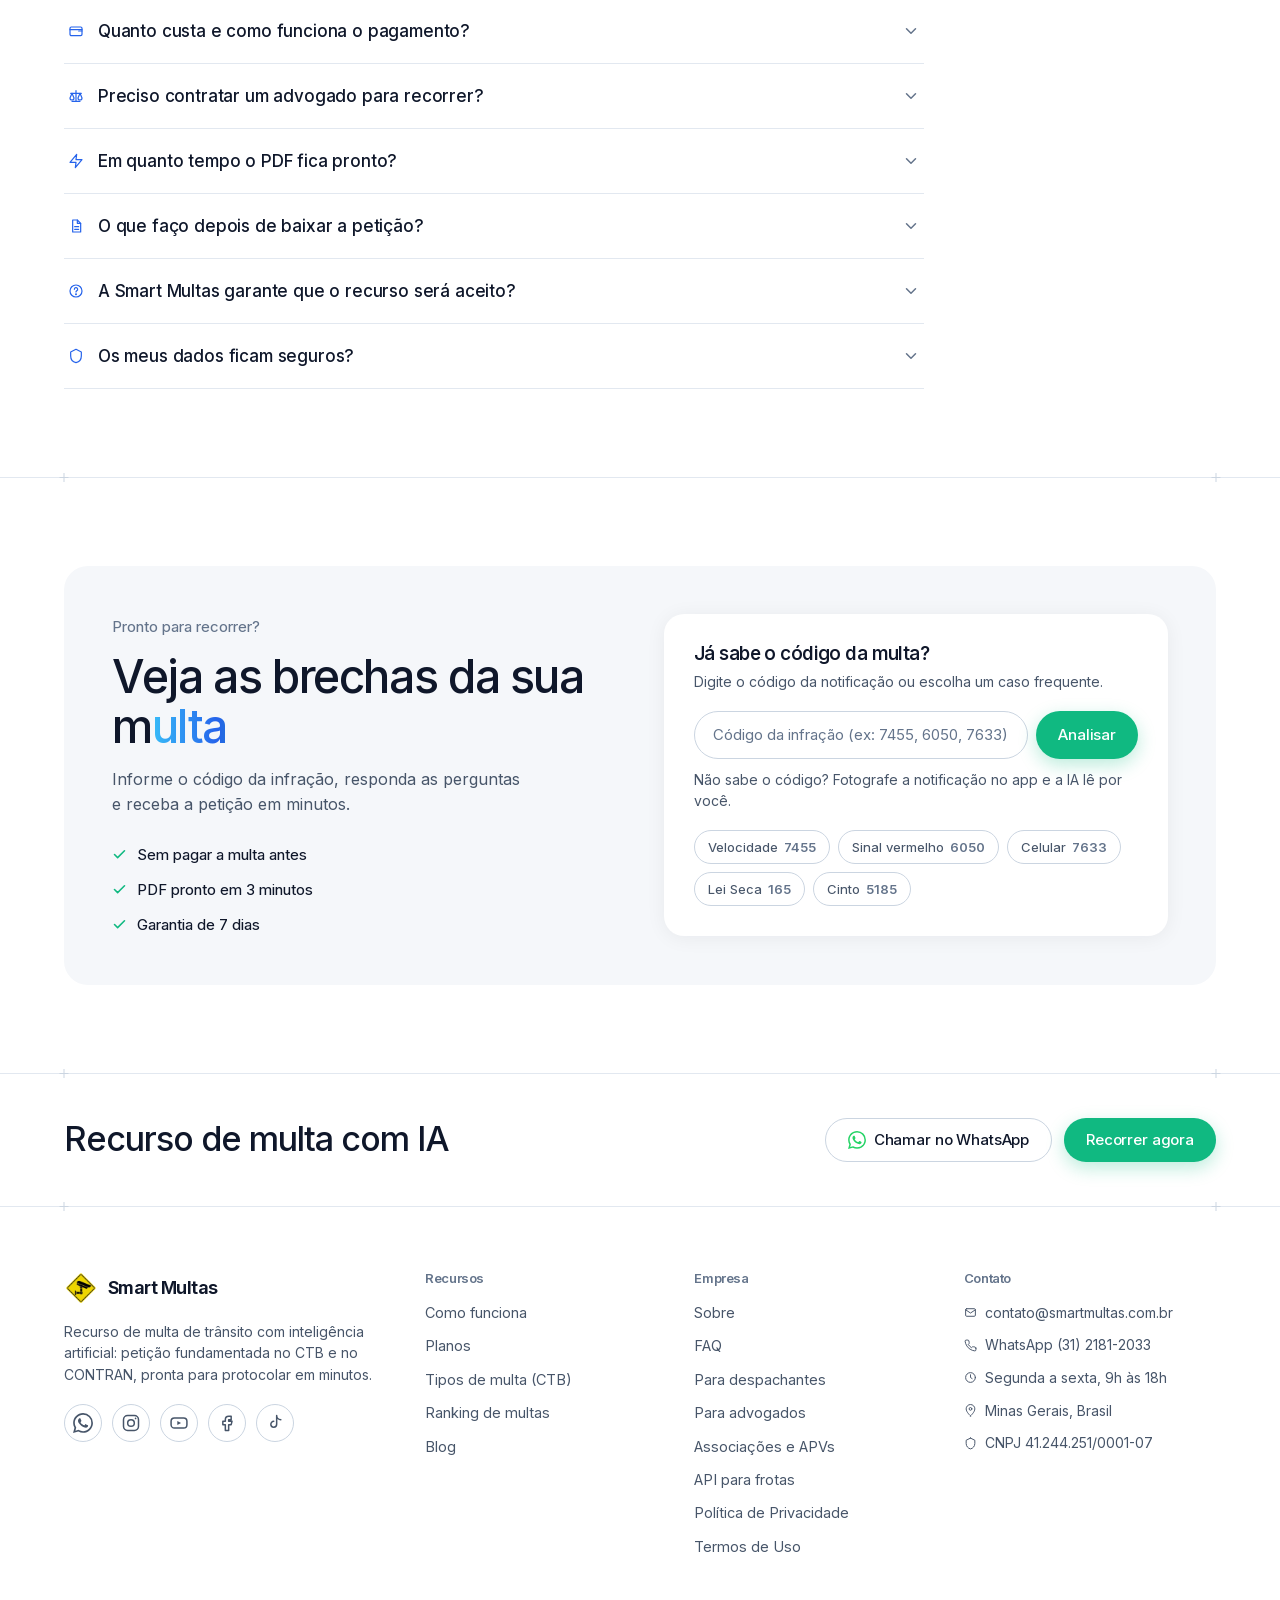
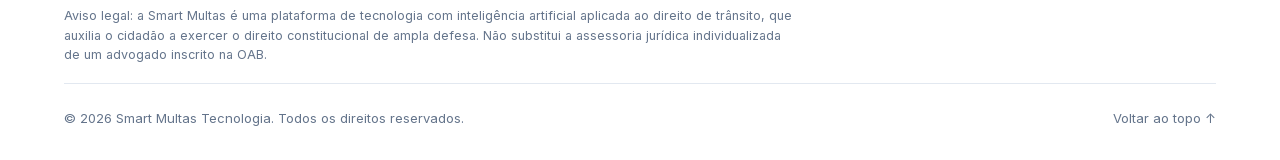
==== commit 43833f9f: "Painel demo: substitui o chat por scanner da notificação + checklist jurídico animado" ====
--- a/index.html
+++ b/index.html
@@ -313,26 +313,49 @@
         </div>
 
         <div class="demo-stage">
-          <!-- vista 1: análise -->
+          <!-- vista 1: análise (scanner da notificação + checklist jurídico) -->
           <div class="demo-view active" data-view="chat">
-            <div class="chat-wrap">
-              <div class="chat-card">
-                <div class="chat-head">
-                  <div class="chat-avatar"><svg width="18" height="18"><use href="#i-sparkle"/></svg></div>
-                  <div>
-                    <div class="chat-name">Análise da multa · IA Smart Multas</div>
-                    <div class="chat-status"><span class="dot-online"></span> IA online</div>
+            <div class="scan-wrap">
+              <div class="notif-card" id="notif" aria-label="Notificação de autuação sendo lida pela IA">
+                <div class="notif-head">
+                  <div class="notif-org">
+                    <span class="notif-seal"><svg width="16" height="16"><use href="#i-camera"/></svg></span>
+                    <div>
+                      <div class="notif-title">Notificação da autuação</div>
+                      <div class="notif-sub">DETRAN/MG · Auto de Infração nº AB01234567</div>
+                    </div>
                   </div>
-                  <button class="chat-replay" id="chat-replay" title="Repetir demonstração" aria-label="Repetir demonstração">↺</button>
+                  <span class="notif-status" id="scan-status"><i class="spin"></i> Lendo…</span>
+                  <button class="scan-replay" id="scan-replay" title="Repetir demonstração" aria-label="Repetir demonstração">↺</button>
                 </div>
-                <div class="chat-body" id="chat-body" aria-live="polite"></div>
-                <div class="chat-quick" id="chat-quick"></div>
+                <div class="notif-grid">
+                  <div class="nf" data-f="1"><span>Placa</span><strong>ABC1D23</strong></div>
+                  <div class="nf" data-f="2"><span>Código da infração</span><strong>745-5</strong></div>
+                  <div class="nf" data-f="3"><span>Enquadramento</span><strong>Art. 218, I do CTB</strong></div>
+                  <div class="nf" data-f="4"><span>Data da infração</span><strong>01/08/2026</strong></div>
+                  <div class="nf" data-f="5"><span>Expedição da notificação</span><strong>12/09/2026</strong></div>
+                  <div class="nf" data-f="6"><span>Local</span><strong>Av. Amazonas, 1200</strong></div>
+                  <div class="nf" data-f="7"><span>Velocidade medida / considerada</span><strong>68 / 61 km/h</strong></div>
+                  <div class="nf" data-f="8"><span>Equipamento</span><strong>Radar fixo · laudo não informado</strong></div>
+                  <div class="nf" data-f="9"><span>Valor · pontos</span><strong>R$ 130,16 · 4 pontos</strong></div>
+                </div>
+                <div class="scan-line" aria-hidden="true"></div>
+                <div class="notif-foot">Modelo ilustrativo de notificação · dados fictícios</div>
               </div>
-              <div class="chat-side">
-                <div class="chat-side-title">Enquanto isso, na petição</div>
-                <div class="side-event" data-step="3"><span class="se-ico se-amber"><svg width="14" height="14"><use href="#i-alert"/></svg></span> Brecha identificada: notificação após 30 dias</div>
-                <div class="side-event" data-step="5"><span class="se-ico se-blue"><svg width="14" height="14"><use href="#i-scale"/></svg></span> Tese aplicada: conversão em advertência</div>
-                <div class="side-event" data-step="6"><span class="se-ico se-green"><svg width="14" height="14"><use href="#i-check"/></svg></span> Petição em PDF pronta · liberação via PIX</div>
+
+              <div class="check-list" id="checks" aria-live="polite">
+                <div class="check-title">Verificação jurídica da IA</div>
+                <div class="ck" data-k="1"><span class="ck-ico"><svg width="12" height="12"><use href="#i-check"/></svg></span><div class="ck-body"><div class="ck-name">Prazo de notificação · Art. 281, II</div><div class="ck-detail">Expedida 42 dias após a infração. Limite legal: 30 dias.</div></div><span class="ck-verdict ok">Nulidade</span></div>
+                <div class="ck" data-k="2"><span class="ck-ico"><svg width="12" height="12"><use href="#i-check"/></svg></span><div class="ck-body"><div class="ck-name">Aferição do radar · Res. CONTRAN 798/20</div><div class="ck-detail">Laudo do INMETRO não informado no auto.</div></div><span class="ck-verdict ok">Pedir laudo</span></div>
+                <div class="ck" data-k="3"><span class="ck-ico"><svg width="12" height="12"><use href="#i-check"/></svg></span><div class="ck-body"><div class="ck-name">Reincidência · Art. 267</div><div class="ck-detail">Primeira infração em 12 meses, natureza média.</div></div><span class="ck-verdict ok">Advertência</span></div>
+                <div class="ck neutral" data-k="4"><span class="ck-ico"><svg width="12" height="12"><use href="#i-minus"/></svg></span><div class="ck-body"><div class="ck-name">Sinalização e dados do agente · Art. 280</div><div class="ck-detail">Sem inconsistência encontrada.</div></div><span class="ck-verdict">Conforme</span></div>
+                <div class="scan-summary" id="scan-summary">
+                  <div class="scan-summary-h"><svg width="15" height="15"><use href="#i-check"/></svg> 3 teses aplicáveis · petição gerada em PDF</div>
+                  <div class="scan-actions">
+                    <button type="button" class="btn btn-outline btn-sm" data-goto="platform">Ver petição</button>
+                    <a href="app/?codigo=7455" class="btn btn-primary btn-sm">Recorrer agora</a>
+                  </div>
+                </div>
               </div>
             </div>
           </div>
--- a/css/style.css
+++ b/css/style.css
@@ -274,172 +274,160 @@
   color: var(--ink-2);
 }
 
-/* ---- vista 1: análise (conversa) ---- */
-.chat-wrap {
-  display: grid;
-  grid-template-columns: minmax(0, 520px) 1fr;
-  gap: 28px;
+/* ---- vista 1: análise (scanner da notificação + checklist jurídico) ---- */
+.scan-wrap {
+  display: grid;
+  grid-template-columns: minmax(0, 1.05fr) minmax(0, 0.95fr);
+  gap: 24px;
   align-items: start;
-  justify-content: center;
-}
-.chat-card {
+}
+.notif-card {
+  position: relative;
   background: #fff;
   border-radius: 18px;
   box-shadow: 0 2px 16px rgba(15, 23, 42, 0.06);
   overflow: hidden;
-  display: flex;
-  flex-direction: column;
-}
-.chat-head {
+}
+.notif-head {
   display: flex;
   align-items: center;
   gap: 12px;
   padding: 14px 18px;
   border-bottom: 1px solid var(--line);
 }
-.chat-avatar {
-  width: 38px; height: 38px;
-  border-radius: 50%;
+.notif-org { display: flex; align-items: center; gap: 10px; min-width: 0; }
+.notif-seal {
+  width: 36px; height: 36px;
+  border-radius: 10px;
   display: grid;
   place-items: center;
-  color: #fff;
-  background: linear-gradient(135deg, var(--brand), var(--brand-2));
-}
-.chat-name { font-size: 14.5px; font-weight: 550; }
-.chat-status { font-size: 12px; color: var(--ink-3); display: flex; align-items: center; gap: 5px; }
-.dot-online { width: 7px; height: 7px; border-radius: 50%; background: var(--green); }
-.chat-replay {
+  background: var(--panel);
+  color: var(--amber);
+  flex: none;
+}
+.notif-title { font-size: 13.5px; font-weight: 550; }
+.notif-sub { font-size: 12px; color: var(--ink-3); white-space: nowrap; overflow: hidden; text-overflow: ellipsis; }
+.notif-status {
   margin-left: auto;
-  width: 34px; height: 34px;
+  display: inline-flex;
+  align-items: center;
+  gap: 6px;
+  font-size: 12px;
+  font-weight: 550;
+  color: var(--brand);
+  background: #EFF6FF;
+  border-radius: 999px;
+  padding: 5px 11px;
+  white-space: nowrap;
+  transition: background .2s ease, color .2s ease;
+}
+.notif-status .spin { width: 11px; height: 11px; border-radius: 50%; border: 2px solid #C7DBFF; border-top-color: var(--brand); animation: spin .8s linear infinite; }
+.notif-status.done { background: #ECFDF5; color: #047857; }
+.notif-status.done .spin { display: none; }
+@keyframes spin { to { transform: rotate(360deg); } }
+.scan-replay {
+  width: 32px; height: 32px;
   border-radius: 50%;
   border: 1px solid var(--line);
-  font-size: 16px;
-  color: var(--ink-2);
+  font-size: 15px;
+  color: var(--ink-2);
+  flex: none;
   transition: background .15s ease;
 }
-.chat-replay:hover { background: var(--panel); }
-.chat-body {
-  padding: 18px;
-  display: flex;
-  flex-direction: column;
-  gap: 10px;
-  min-height: 300px;
-  max-height: 340px;
-  overflow-y: auto;
-  scrollbar-width: thin;
-}
-.msg {
-  max-width: 82%;
-  padding: 10px 14px;
-  border-radius: 16px;
-  font-size: 14px;
-  line-height: 1.45;
-  animation: msgIn .3s ease;
-}
-@keyframes msgIn { from { opacity: 0; transform: translateY(6px); } to { opacity: 1; transform: none; } }
-.msg-in { align-self: flex-start; background: var(--panel); border-bottom-left-radius: 6px; }
-.msg-out {
-  align-self: flex-end;
-  background: linear-gradient(135deg, #EFF6FF, #E8F1FF);
-  border: 1px solid #C7DBFF;
-  border-bottom-right-radius: 6px;
-}
-.msg-out .msg-tag {
-  display: block;
-  font-size: 10.5px;
-  font-weight: 600;
-  letter-spacing: .04em;
-  text-transform: uppercase;
-  color: var(--brand);
-  margin-bottom: 3px;
-}
-.msg-sys {
-  align-self: center;
-  display: inline-flex;
-  align-items: center;
-  gap: 7px;
-  background: #ECFDF5;
-  border: 1px solid #A7F3D0;
-  color: #047857;
-  font-size: 12.5px;
-  font-weight: 550;
-  padding: 7px 14px;
-  border-radius: 999px;
-}
-.typing {
-  align-self: flex-end;
-  display: inline-flex;
-  gap: 4px;
-  padding: 12px 16px;
-  background: #EFF6FF;
-  border: 1px solid #C7DBFF;
-  border-radius: 16px;
-  border-bottom-right-radius: 6px;
-}
-.typing i {
-  width: 6px; height: 6px;
-  border-radius: 50%;
-  background: var(--brand);
-  opacity: .4;
-  animation: blink 1s infinite;
-}
-.typing i:nth-child(2) { animation-delay: .18s; }
-.typing i:nth-child(3) { animation-delay: .36s; }
-@keyframes blink { 0%, 100% { opacity: .3; transform: translateY(0); } 50% { opacity: 1; transform: translateY(-2px); } }
-.chat-quick {
-  display: flex;
-  flex-wrap: wrap;
-  gap: 8px;
-  padding: 0 18px 18px;
-  min-height: 30px;
-}
-.chat-quick button {
-  border: 1px solid var(--line-2);
-  border-radius: 999px;
-  padding: 7px 14px;
-  font-size: 13px;
-  font-weight: 450;
-  color: var(--ink-2);
-  background: #fff;
-  transition: border-color .15s ease, color .15s ease, background .15s ease;
-  animation: msgIn .3s ease;
-}
-.chat-quick button:hover { border-color: var(--brand); color: var(--brand); background: #F5F9FF; }
-
-.chat-side { padding-top: 8px; }
-.chat-side-title {
-  font-size: 13px;
-  color: var(--ink-3);
-  margin-bottom: 14px;
-  font-weight: 500;
-}
-.side-event {
-  display: flex;
-  align-items: center;
-  gap: 10px;
+.scan-replay:hover { background: var(--panel); }
+.notif-grid {
+  display: grid;
+  grid-template-columns: 1fr 1fr;
+  gap: 6px 10px;
+  padding: 14px 18px;
+}
+.nf {
+  padding: 8px 10px;
+  border-radius: 9px;
+  border: 1px solid transparent;
+  background: var(--panel);
+  transition: background .35s ease, border-color .35s ease;
+}
+.nf span { display: block; font-size: 10.5px; letter-spacing: .04em; text-transform: uppercase; color: var(--ink-3); font-weight: 600; }
+.nf strong { display: block; font-size: 13px; font-weight: 550; color: var(--ink-3); transition: color .35s ease; }
+.nf.hit { background: #FEF9C3; border-color: #FDE68A; }
+.nf.hit strong { color: var(--ink); }
+.nf.hit.settle { background: #F5F9FF; border-color: #C7DBFF; }
+.notif-foot { padding: 0 18px 12px; font-size: 11px; color: var(--ink-3); }
+.scan-line {
+  position: absolute;
+  left: 0; right: 0;
+  top: 64px;
+  height: 2px;
+  background: linear-gradient(90deg, transparent, var(--brand-2) 20%, var(--brand) 50%, var(--brand-2) 80%, transparent);
+  box-shadow: 0 0 14px 3px rgba(37, 99, 235, 0.35);
+  opacity: 0;
+  pointer-events: none;
+}
+.notif-card.scanning .scan-line { opacity: 1; animation: scan 2.3s linear forwards; }
+@keyframes scan { from { top: 64px; } to { top: calc(100% - 38px); } }
+
+.check-list { display: flex; flex-direction: column; gap: 8px; padding-top: 4px; }
+.check-title { font-size: 13px; color: var(--ink-3); font-weight: 500; margin-bottom: 6px; }
+.ck {
+  display: flex;
+  align-items: center;
+  gap: 11px;
   background: #fff;
   border: 1px solid var(--line);
   border-radius: 12px;
+  padding: 11px 13px;
+  opacity: .45;
+  transition: opacity .3s ease, border-color .3s ease;
+}
+.ck.run, .ck.done { opacity: 1; }
+.ck.done { border-color: #C7DBFF; }
+.ck.neutral.done { border-color: var(--line); }
+.ck-ico {
+  width: 24px; height: 24px;
+  border-radius: 50%;
+  border: 2px solid var(--line-2);
+  display: grid;
+  place-items: center;
+  color: #fff;
+  flex: none;
+}
+.ck-ico svg { display: none; }
+.ck.run .ck-ico { border-color: var(--brand); border-top-color: transparent; animation: spin .8s linear infinite; }
+.ck.done .ck-ico { border-color: var(--green); background: var(--green); animation: none; }
+.ck.done .ck-ico svg { display: block; }
+.ck.neutral.done .ck-ico { border-color: var(--line-2); background: var(--line-2); color: var(--ink-2); }
+.ck-body { min-width: 0; flex: 1; }
+.ck-name { font-size: 13.5px; font-weight: 550; }
+.ck-detail { font-size: 12px; color: var(--ink-2); }
+.ck-verdict {
+  font-size: 11px;
+  font-weight: 600;
+  padding: 4px 9px;
+  border-radius: 999px;
+  background: var(--panel);
+  color: var(--ink-2);
+  white-space: nowrap;
+  opacity: 0;
+  transform: translateX(6px);
+  transition: opacity .3s ease, transform .3s ease;
+}
+.ck-verdict.ok { background: #ECFDF5; color: #047857; }
+.ck.done .ck-verdict { opacity: 1; transform: none; }
+.scan-summary {
+  margin-top: 4px;
+  background: #ECFDF5;
+  border: 1px solid #A7F3D0;
+  border-radius: 12px;
   padding: 12px 14px;
-  font-size: 13.5px;
-  font-weight: 500;
-  margin-bottom: 10px;
   opacity: 0;
   transform: translateY(6px);
   transition: opacity .4s ease, transform .4s ease;
 }
-.side-event.on { opacity: 1; transform: none; }
-.se-ico {
-  width: 28px; height: 28px;
-  border-radius: 8px;
-  display: grid;
-  place-items: center;
-  color: #fff;
-  flex: none;
-}
-.se-blue { background: linear-gradient(135deg, var(--brand), var(--brand-2)); }
-.se-amber { background: linear-gradient(135deg, var(--amber), #F59E0B); }
-.se-green { background: linear-gradient(135deg, var(--green), #047857); }
+.scan-summary.on { opacity: 1; transform: none; }
+.scan-summary-h { display: flex; align-items: center; gap: 8px; font-size: 13.5px; font-weight: 550; color: #047857; }
+.scan-actions { display: flex; gap: 8px; margin-top: 10px; flex-wrap: wrap; }
+.scan-actions .btn-outline { background: #fff; }
 
 /* ---- vista 2: petição (frame do app) ---- */
 .platform {
@@ -1408,10 +1396,7 @@
   .bento { grid-template-columns: 1fr; }
   .cards-4 { grid-template-columns: repeat(2, 1fr); }
   .about-grid { grid-template-columns: repeat(2, 1fr); }
-  .chat-wrap { grid-template-columns: 1fr; }
-  .chat-side { display: flex; gap: 10px; flex-wrap: wrap; }
-  .chat-side-title { width: 100%; margin-bottom: 4px; }
-  .side-event { margin-bottom: 0; }
+  .scan-wrap { grid-template-columns: 1fr; }
   .platform-body { grid-template-columns: 1fr; }
   .platform-side { display: none; }
   .pm-row { grid-template-columns: 1fr; }
@@ -1464,6 +1449,9 @@
   .demo-footer { padding: 16px; }
   .demo-tabs { grid-template-columns: 1fr; }
   .demo-tab { height: 42px; }
+  .notif-grid { grid-template-columns: 1fr; padding: 12px 14px; }
+  .notif-head { padding: 12px 14px; flex-wrap: wrap; }
+  .notif-status { margin-left: 0; order: 3; }
   .cards-4 { grid-template-columns: 1fr; }
   .mini-card { min-height: 0; }
   .process { grid-template-columns: 1fr; gap: 26px; }
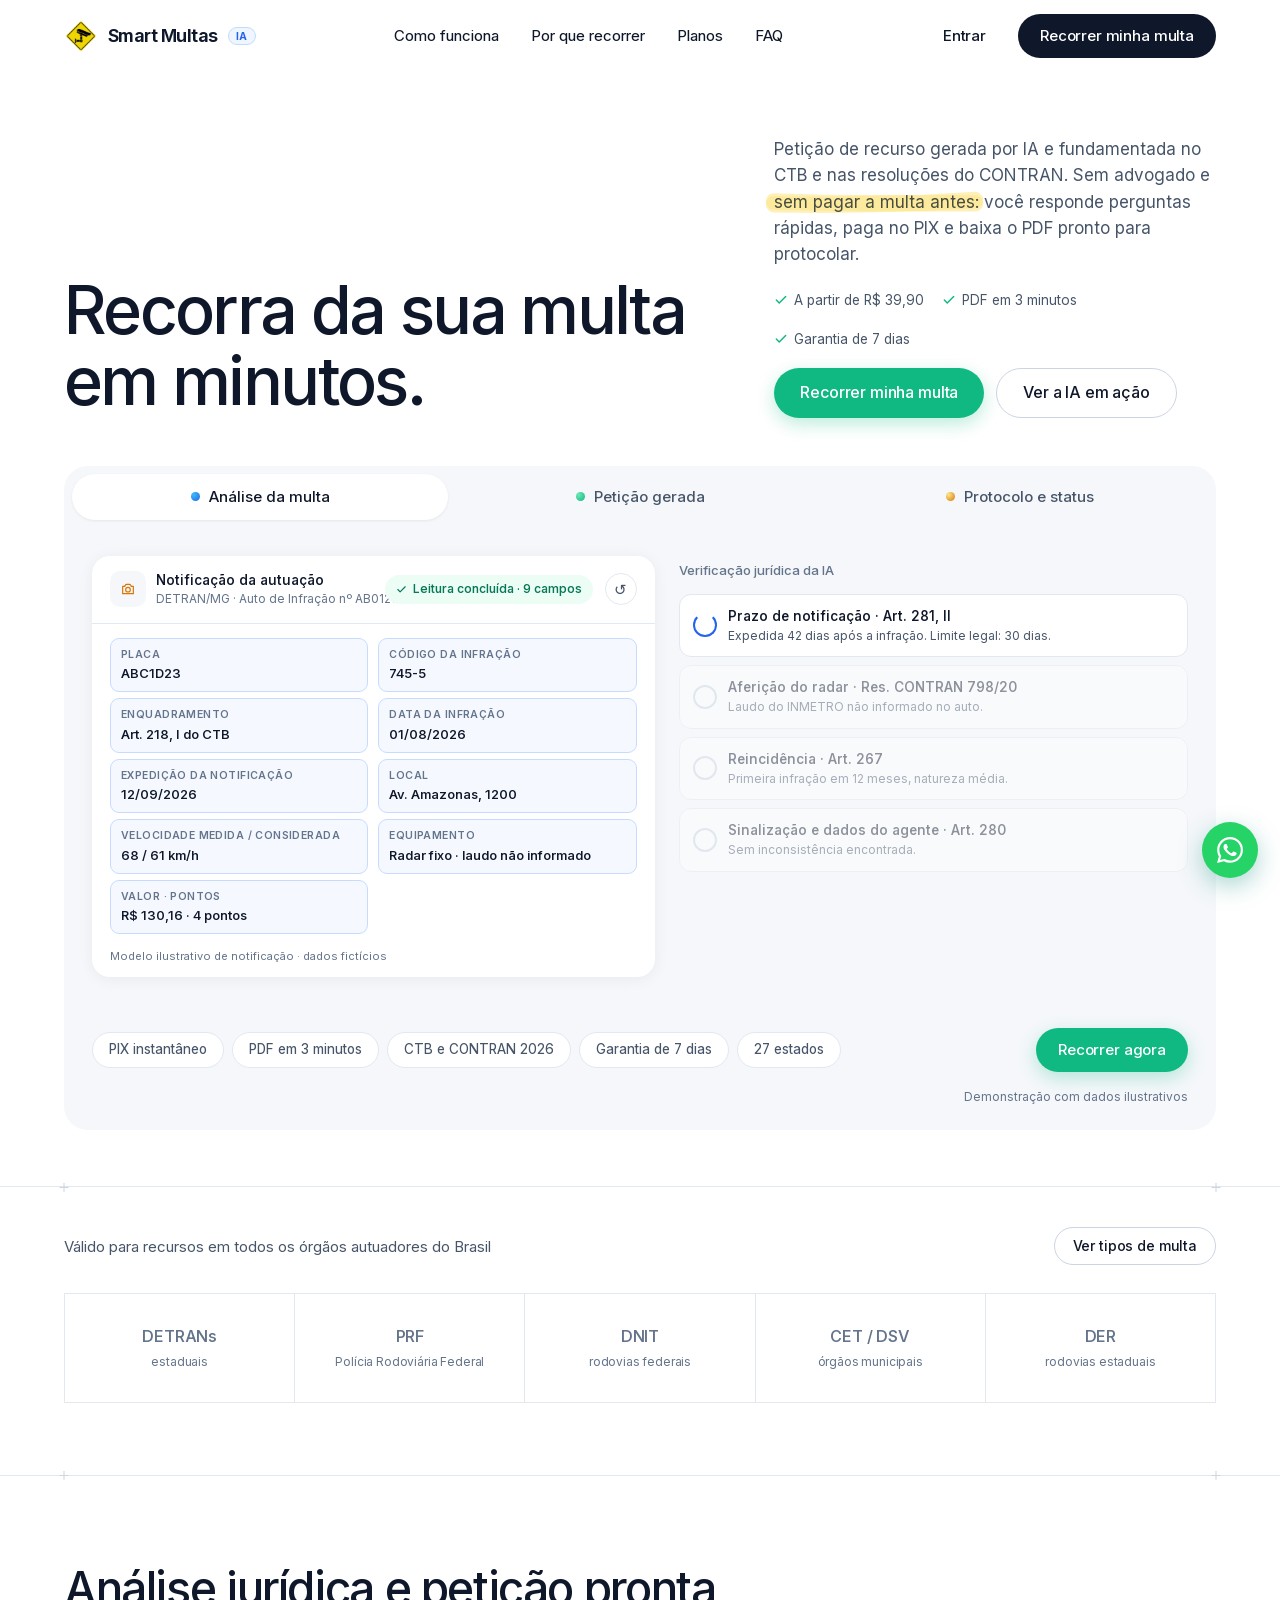
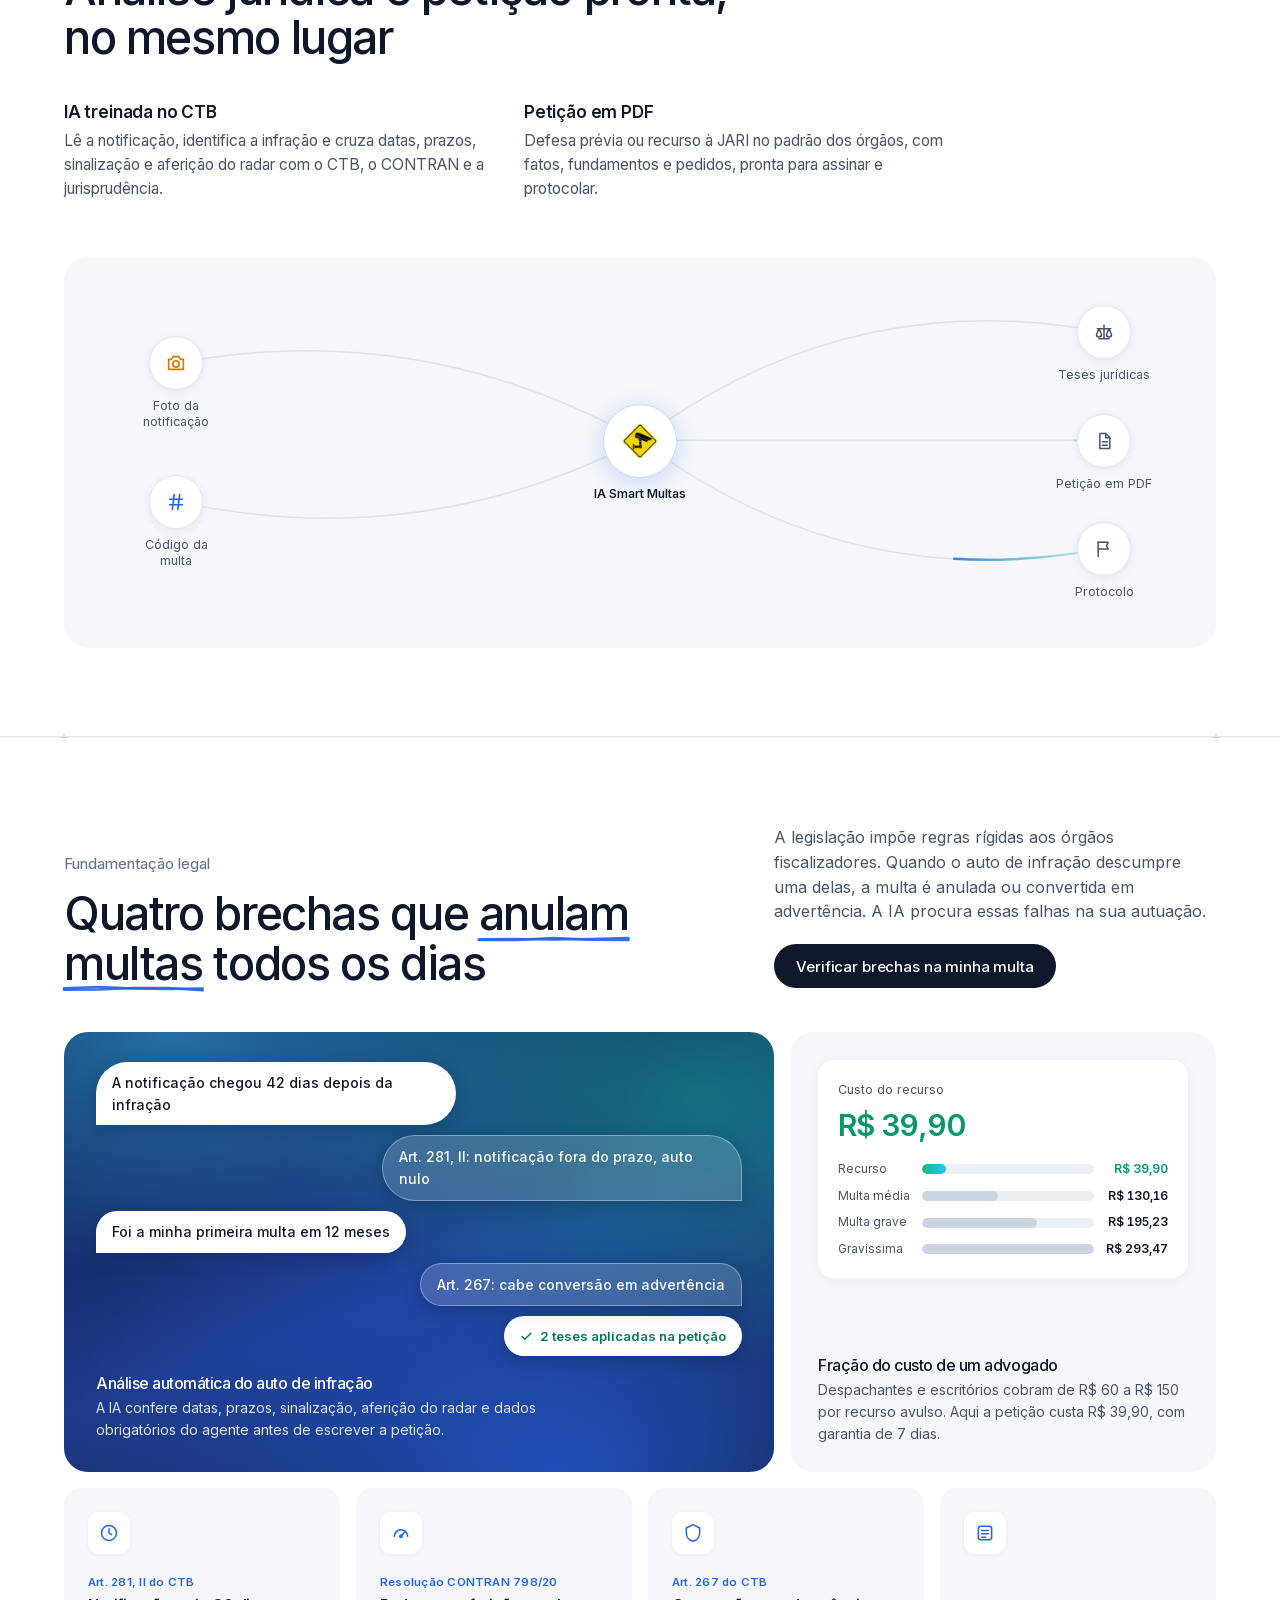
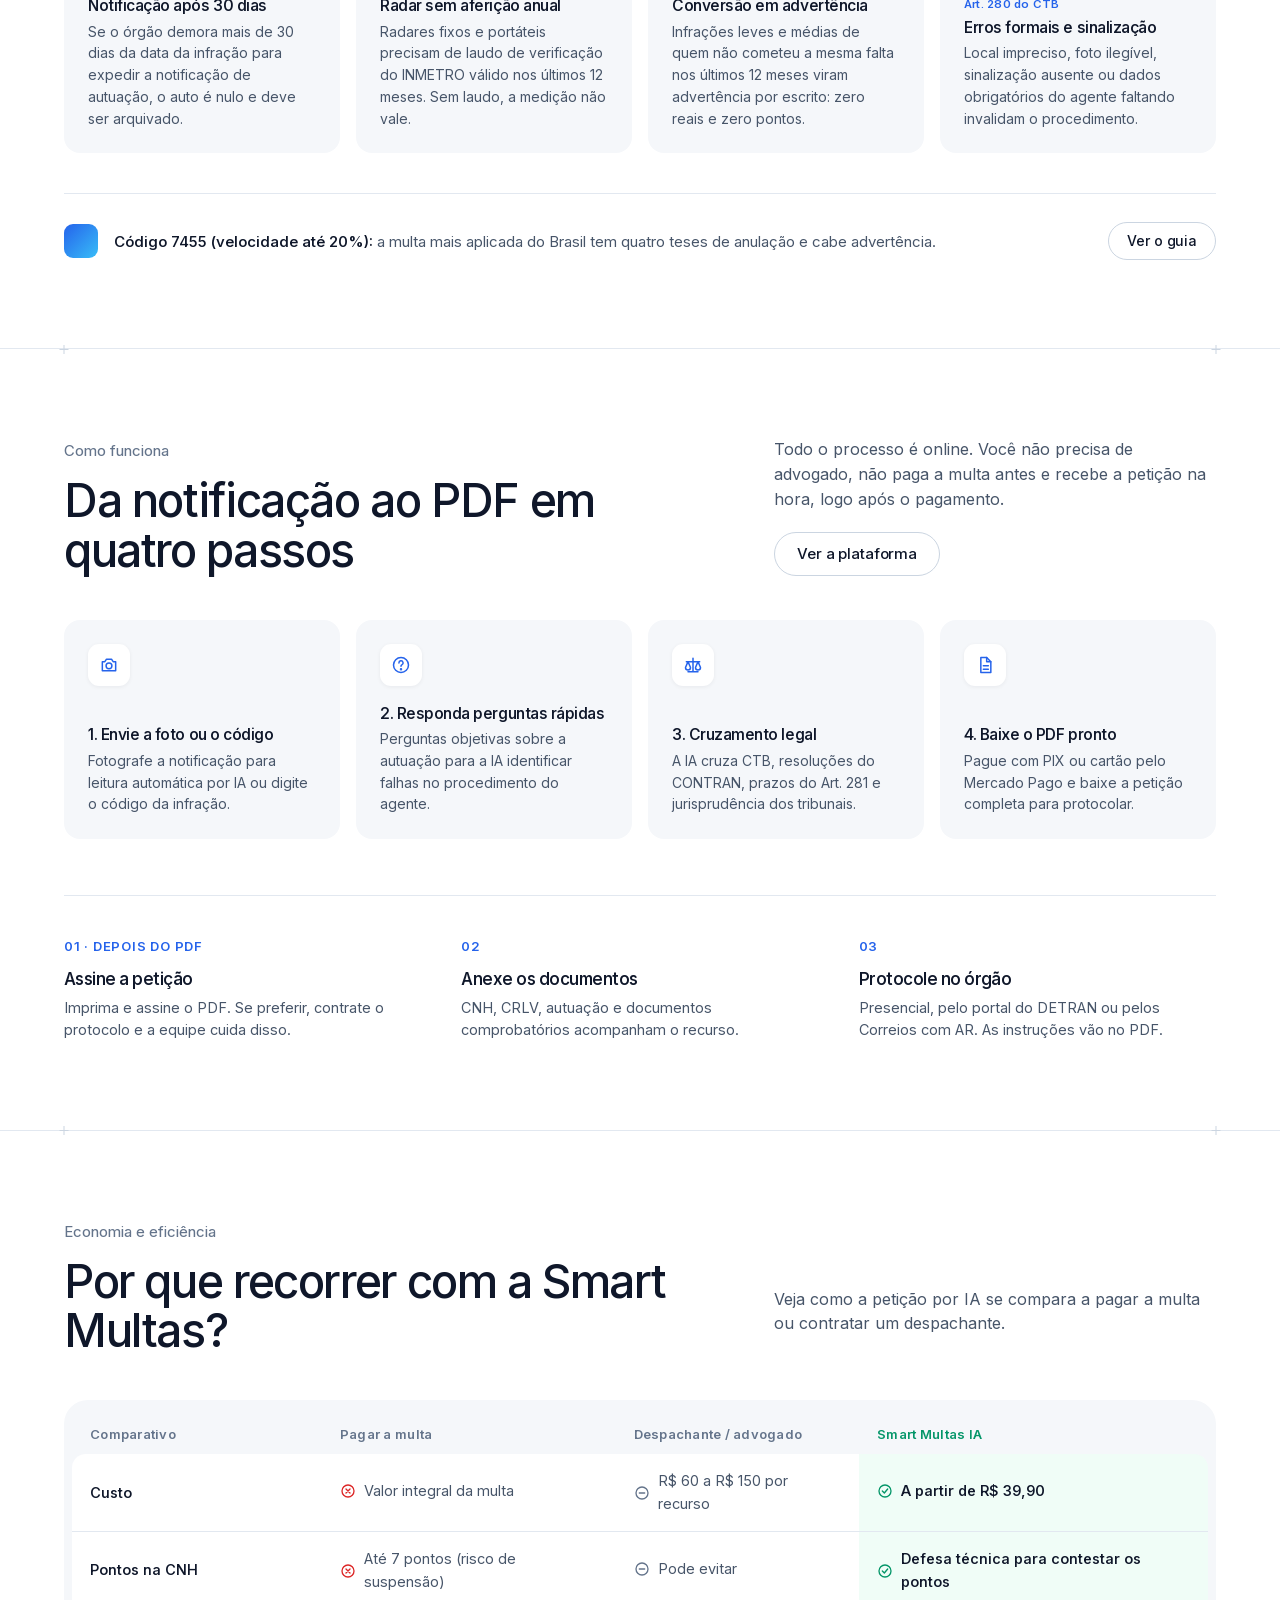
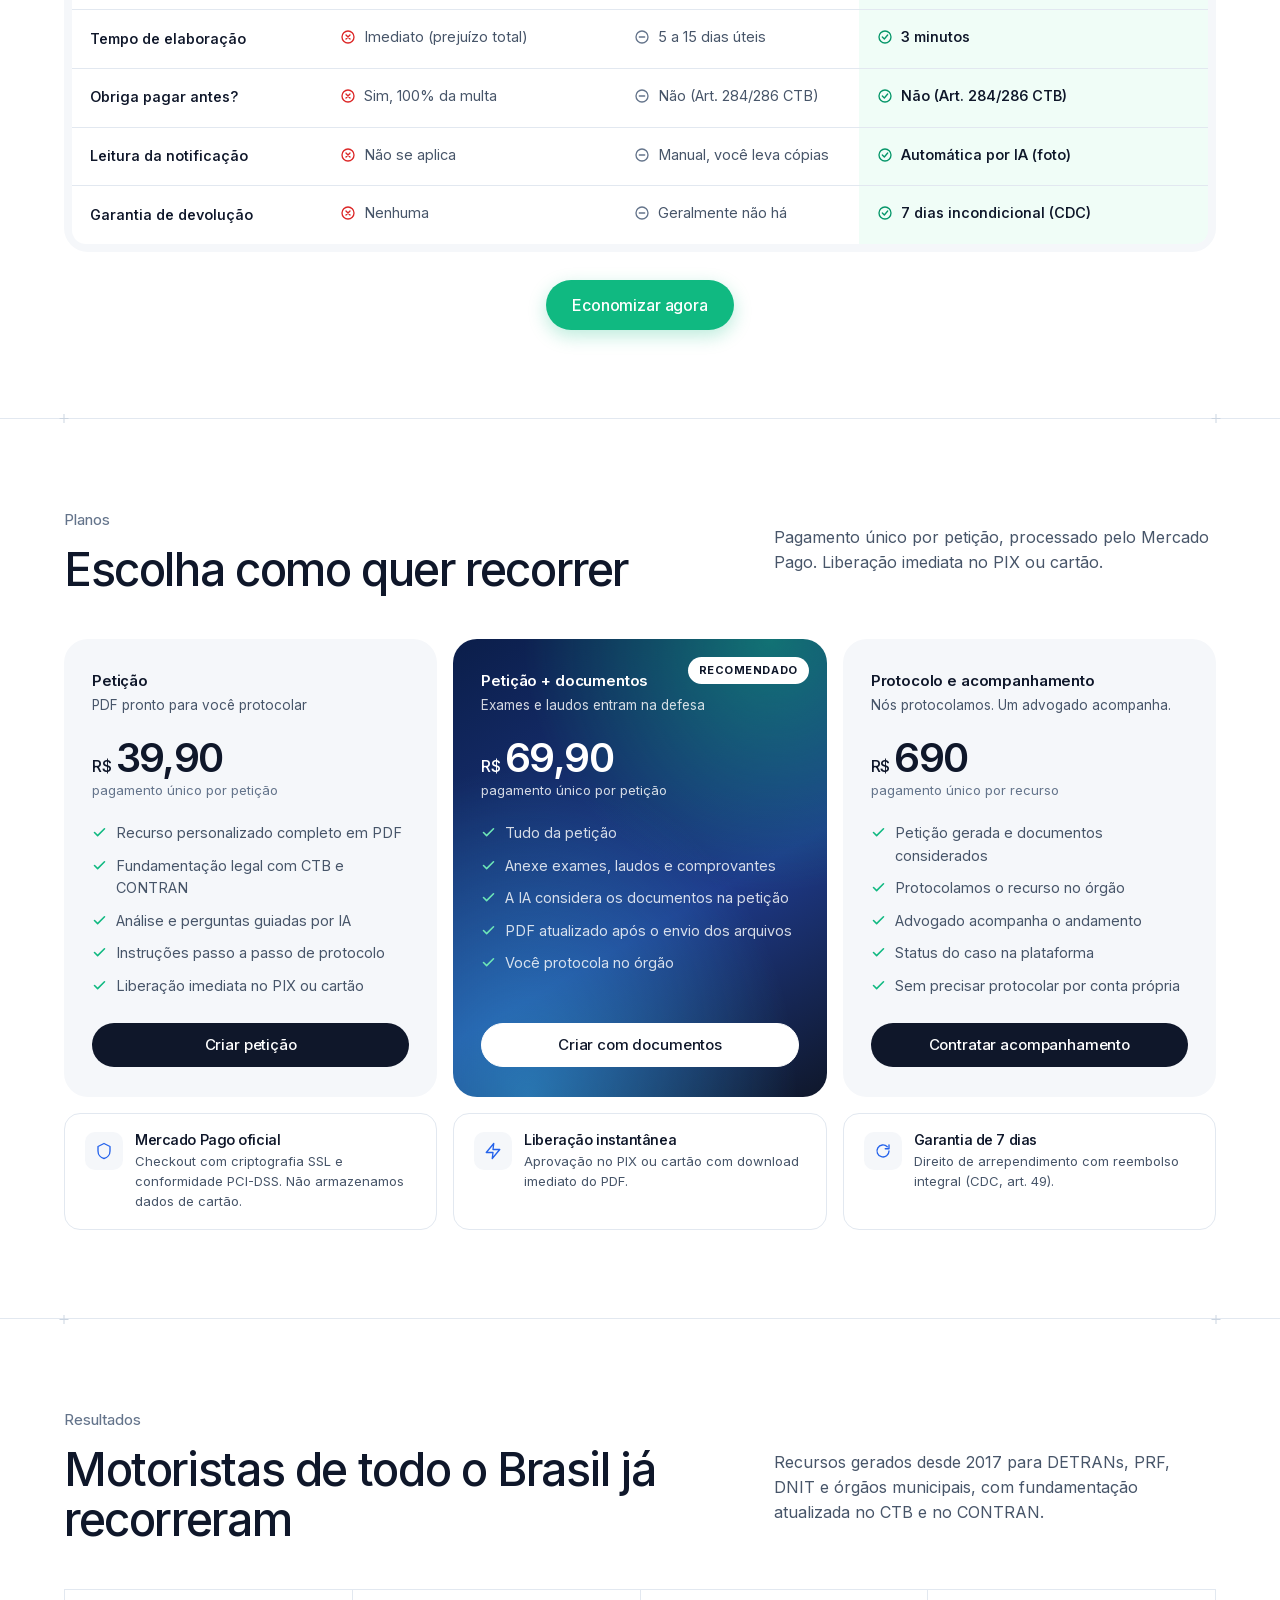
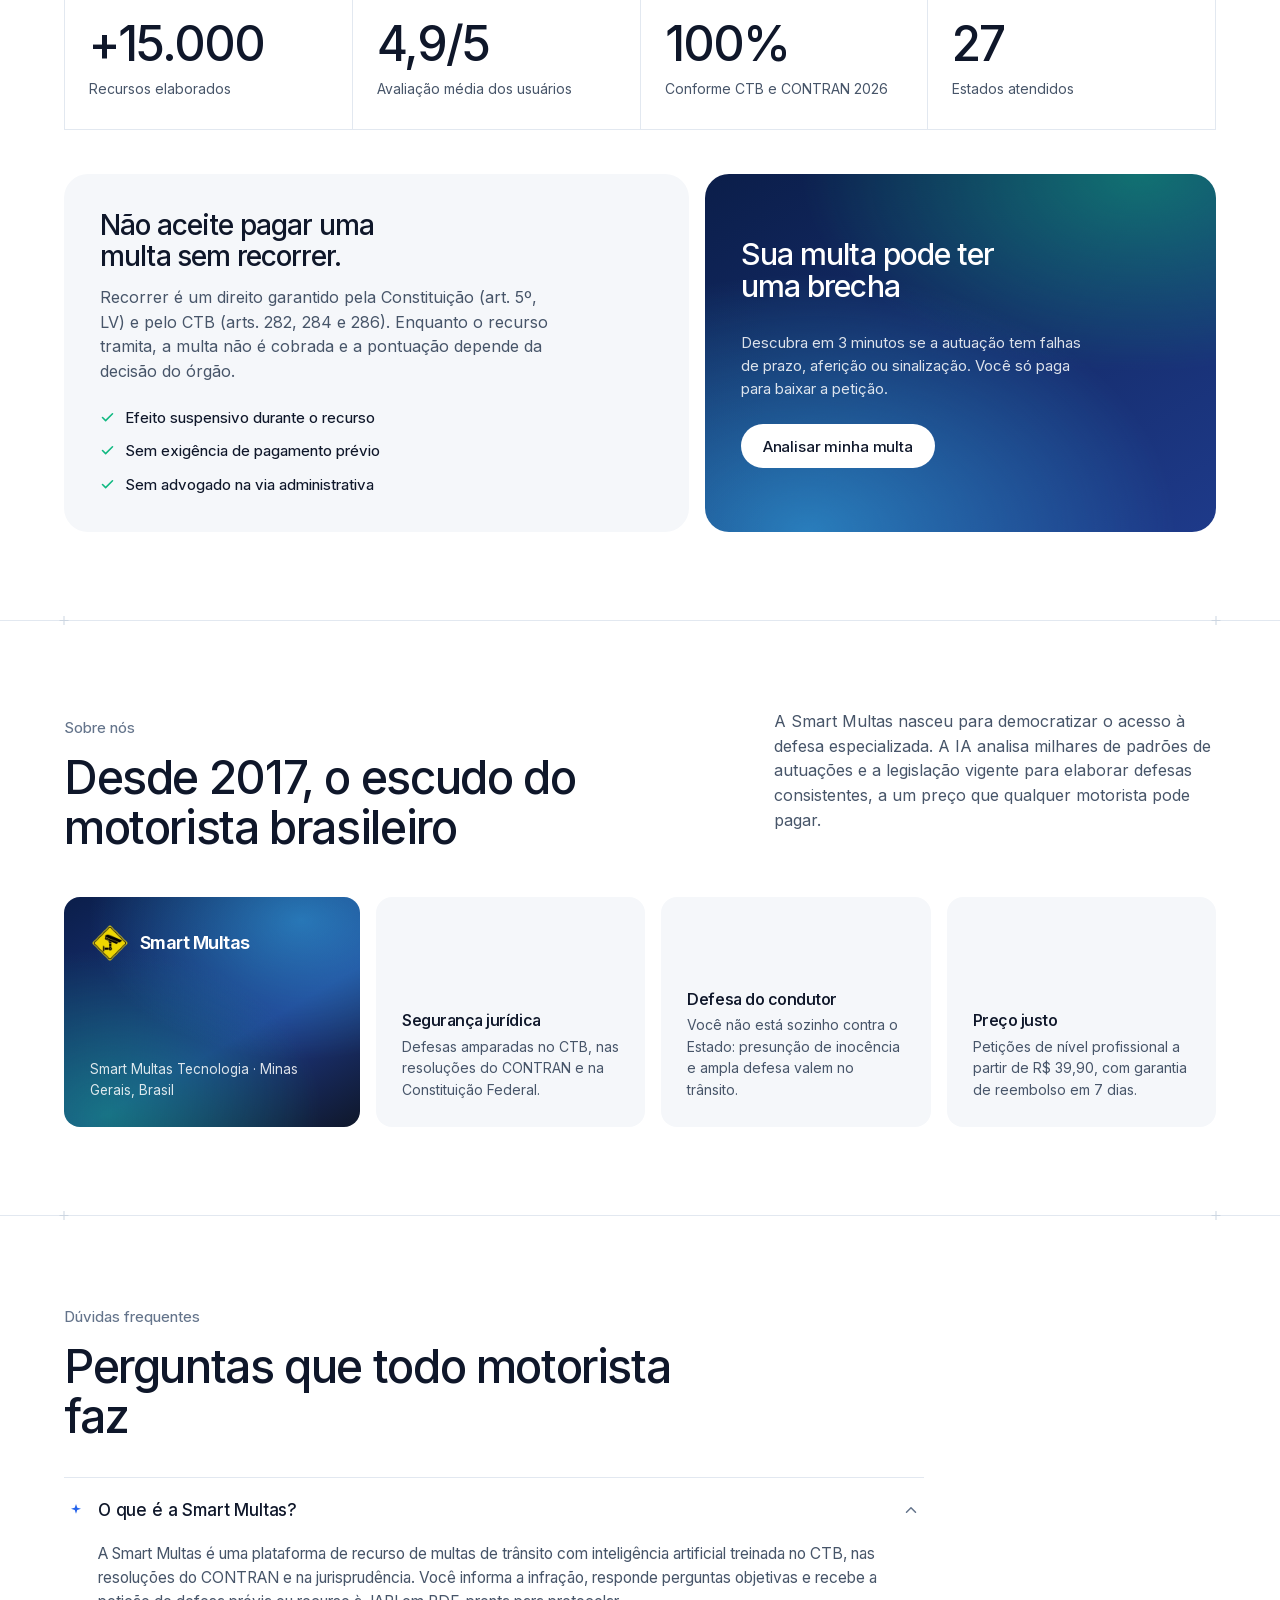
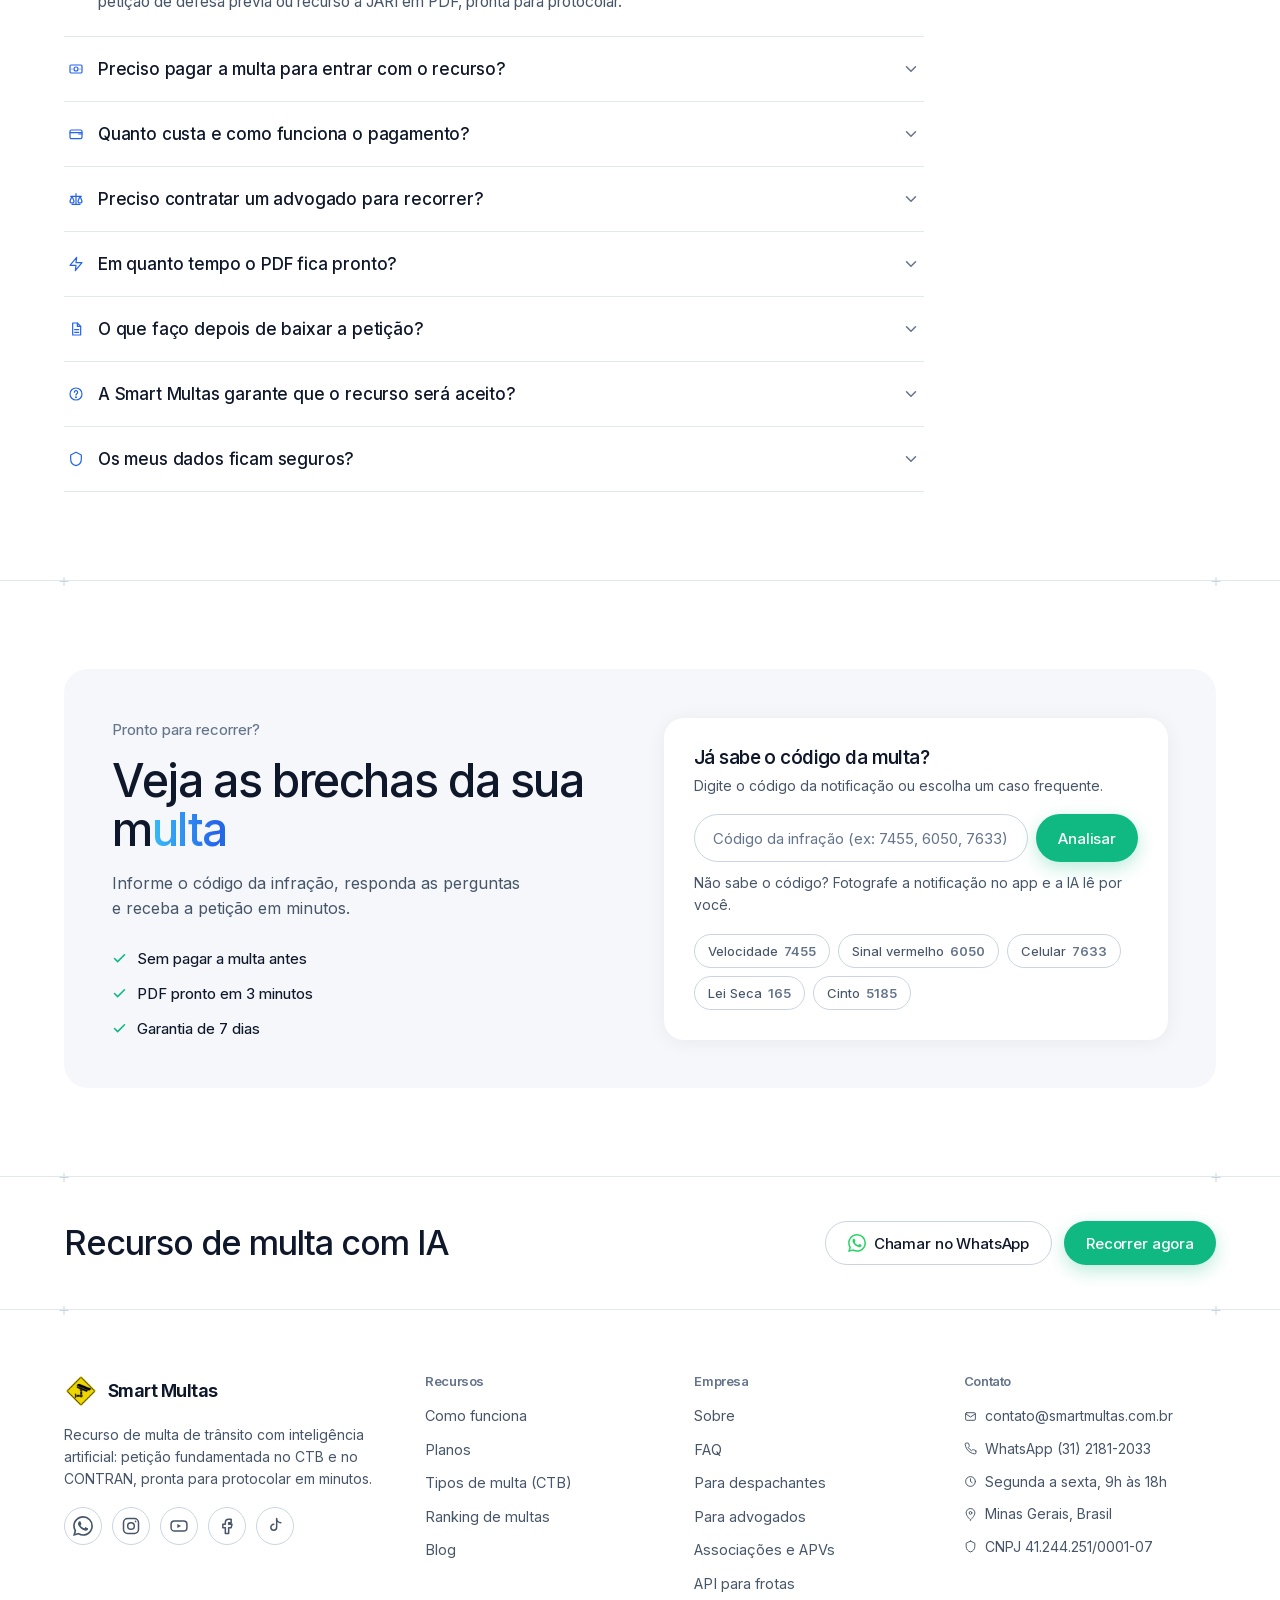
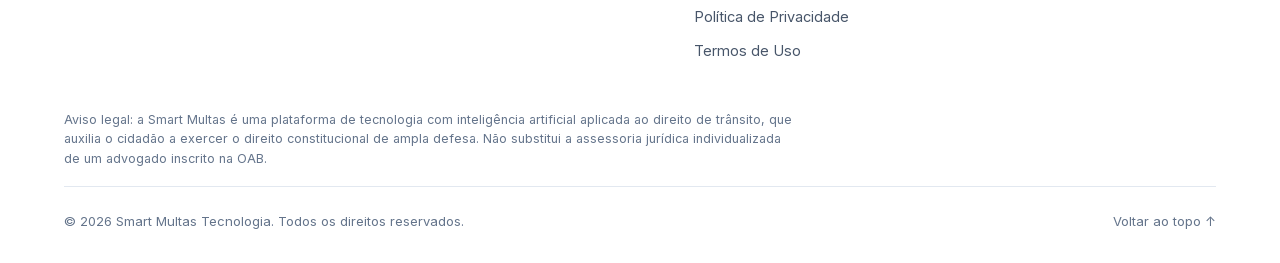
==== commit 4265fa01: "Copy: H1 'Recorra da sua multa', documentos do passo 2, pontos sem promessa de anulação; OG image re" ====
--- a/index.html
+++ b/index.html
@@ -14,7 +14,7 @@
   <link rel="preload" href="assets/fonts/inter-latin.woff2" as="font" type="font/woff2" crossorigin>
   <link rel="stylesheet" href="css/style.css">
   <meta property="og:title" content="Smart Multas | Recurso de multa de trânsito com IA">
-  <meta property="og:description" content="Cancele sua multa em minutos. Petição por IA a partir de R$ 39,90, sem advogado e sem pagar a multa antes.">
+  <meta property="og:description" content="Recorra da sua multa em minutos. Petição por IA a partir de R$ 39,90, sem advogado e sem pagar a multa antes.">
   <meta property="og:type" content="website">
   <meta property="og:url" content="https://smartmultas.com.br/">
   <meta property="og:site_name" content="Smart Multas">
@@ -25,7 +25,7 @@
   <meta property="og:image:alt" content="Smart Multas, recurso de multa de trânsito com IA">
   <meta name="twitter:card" content="summary_large_image">
   <meta name="twitter:title" content="Smart Multas | Recurso de multa de trânsito com IA">
-  <meta name="twitter:description" content="Cancele sua multa em minutos. Petição por IA a partir de R$ 39,90, sem advogado e sem pagar a multa antes.">
+  <meta name="twitter:description" content="Recorra da sua multa em minutos. Petição por IA a partir de R$ 39,90, sem advogado e sem pagar a multa antes.">
   <meta name="twitter:image" content="https://smartmultas.com.br/assets/og-image.png">
   <meta name="referrer" content="strict-origin-when-cross-origin">
   <script type="application/ld+json">
@@ -289,7 +289,7 @@
   <section class="hero">
     <div class="container">
       <div class="hero-grid">
-        <h1><span class="dia" data-dia data-dia-autoplay>Cancele sua multa <br>em minutos.</span></h1>
+        <h1><span class="dia" data-dia data-dia-autoplay>Recorra da sua multa <br>em minutos.</span></h1>
         <div class="hero-aside">
           <p>Petição de recurso gerada por IA e fundamentada no CTB e nas resoluções do CONTRAN. Sem advogado e <span class="mk" data-marker="highlight">sem pagar a multa antes</span>: você responde perguntas rápidas, paga no PIX e baixa o PDF pronto para protocolar.</p>
           <div class="hero-micro">
@@ -591,7 +591,7 @@
 
       <div class="process reveal">
         <div class="proc-step"><div class="proc-num">01 · DEPOIS DO PDF</div><h3>Assine a petição</h3><p>Imprima e assine o PDF. Se preferir, contrate o protocolo e a equipe cuida disso.</p></div>
-        <div class="proc-step"><div class="proc-num">02</div><h3>Anexe os documentos</h3><p>CNH, CRLV e a notificação da autuação acompanham o recurso.</p></div>
+        <div class="proc-step"><div class="proc-num">02</div><h3>Anexe os documentos</h3><p>CNH, CRLV, autuação e documentos comprobatórios acompanham o recurso.</p></div>
         <div class="proc-step"><div class="proc-num">03</div><h3>Protocole no órgão</h3><p>Presencial, pelo portal do DETRAN ou pelos Correios com AR. As instruções vão no PDF.</p></div>
       </div>
     </div>
@@ -630,7 +630,7 @@
               <td>Pontos na CNH</td>
               <td><span class="c-cell"><svg class="ic c-no" width="16" height="16"><use href="#i-x"/></svg> Até 7 pontos (risco de suspensão)</span></td>
               <td><span class="c-cell"><svg class="ic c-mid" width="16" height="16"><use href="#i-minus"/></svg> Pode evitar</span></td>
-              <td class="c-sm"><span class="c-cell"><svg class="ic c-yes" width="16" height="16"><use href="#i-check-c"/></svg> Defesa para anular os pontos</span></td>
+              <td class="c-sm"><span class="c-cell"><svg class="ic c-yes" width="16" height="16"><use href="#i-check-c"/></svg> Defesa técnica para contestar os pontos</span></td>
             </tr>
             <tr>
               <td>Tempo de elaboração</td>
@@ -755,7 +755,7 @@
       <div class="testi-grid reveal">
         <div class="testi-card">
           <h3>Não aceite pagar uma multa sem recorrer.</h3>
-          <p>Recorrer é um direito garantido pela Constituição (art. 5º, LV) e pelo CTB (arts. 282, 284 e 286). Enquanto o recurso tramita, a multa não é cobrada e os pontos não entram na CNH.</p>
+          <p>Recorrer é um direito garantido pela Constituição (art. 5º, LV) e pelo CTB (arts. 282, 284 e 286). Enquanto o recurso tramita, a multa não é cobrada e a pontuação depende da decisão do órgão.</p>
           <ul class="testi-list">
             <li><svg class="ic" width="15" height="15"><use href="#i-check"/></svg> Efeito suspensivo durante o recurso</li>
             <li><svg class="ic" width="15" height="15"><use href="#i-check"/></svg> Sem exigência de pagamento prévio</li>
--- a/css/style.css
+++ b/css/style.css
@@ -85,7 +85,7 @@
 
 /* ---------------- tipografia ---------------- */
 h1, h2, h3, h4 { font-weight: 500; letter-spacing: -0.03em; line-height: 1.08; }
-h1 { font-size: clamp(42px, 6vw, 72px); letter-spacing: -0.04em; }
+h1 { font-size: clamp(42px, 5.6vw, 66px); letter-spacing: -0.04em; }
 h2 { font-size: clamp(30px, 3.6vw, 46px); }
 h3 { font-size: 24px; }
 
@@ -187,7 +187,7 @@
 .hero { padding: calc(var(--header-h) + 64px) 0 56px; }
 .hero-grid {
   display: grid;
-  grid-template-columns: 1.15fr 0.85fr;
+  grid-template-columns: 1.2fr 0.8fr;
   gap: 48px;
   align-items: end;
   margin-bottom: 48px;
@@ -363,6 +363,7 @@
   box-shadow: 0 0 14px 3px rgba(37, 99, 235, 0.35);
   opacity: 0;
   pointer-events: none;
+  transition: opacity .4s ease;
 }
 .notif-card.scanning .scan-line { opacity: 1; animation: scan 2.3s linear forwards; }
 @keyframes scan { from { top: 64px; } to { top: calc(100% - 38px); } }
